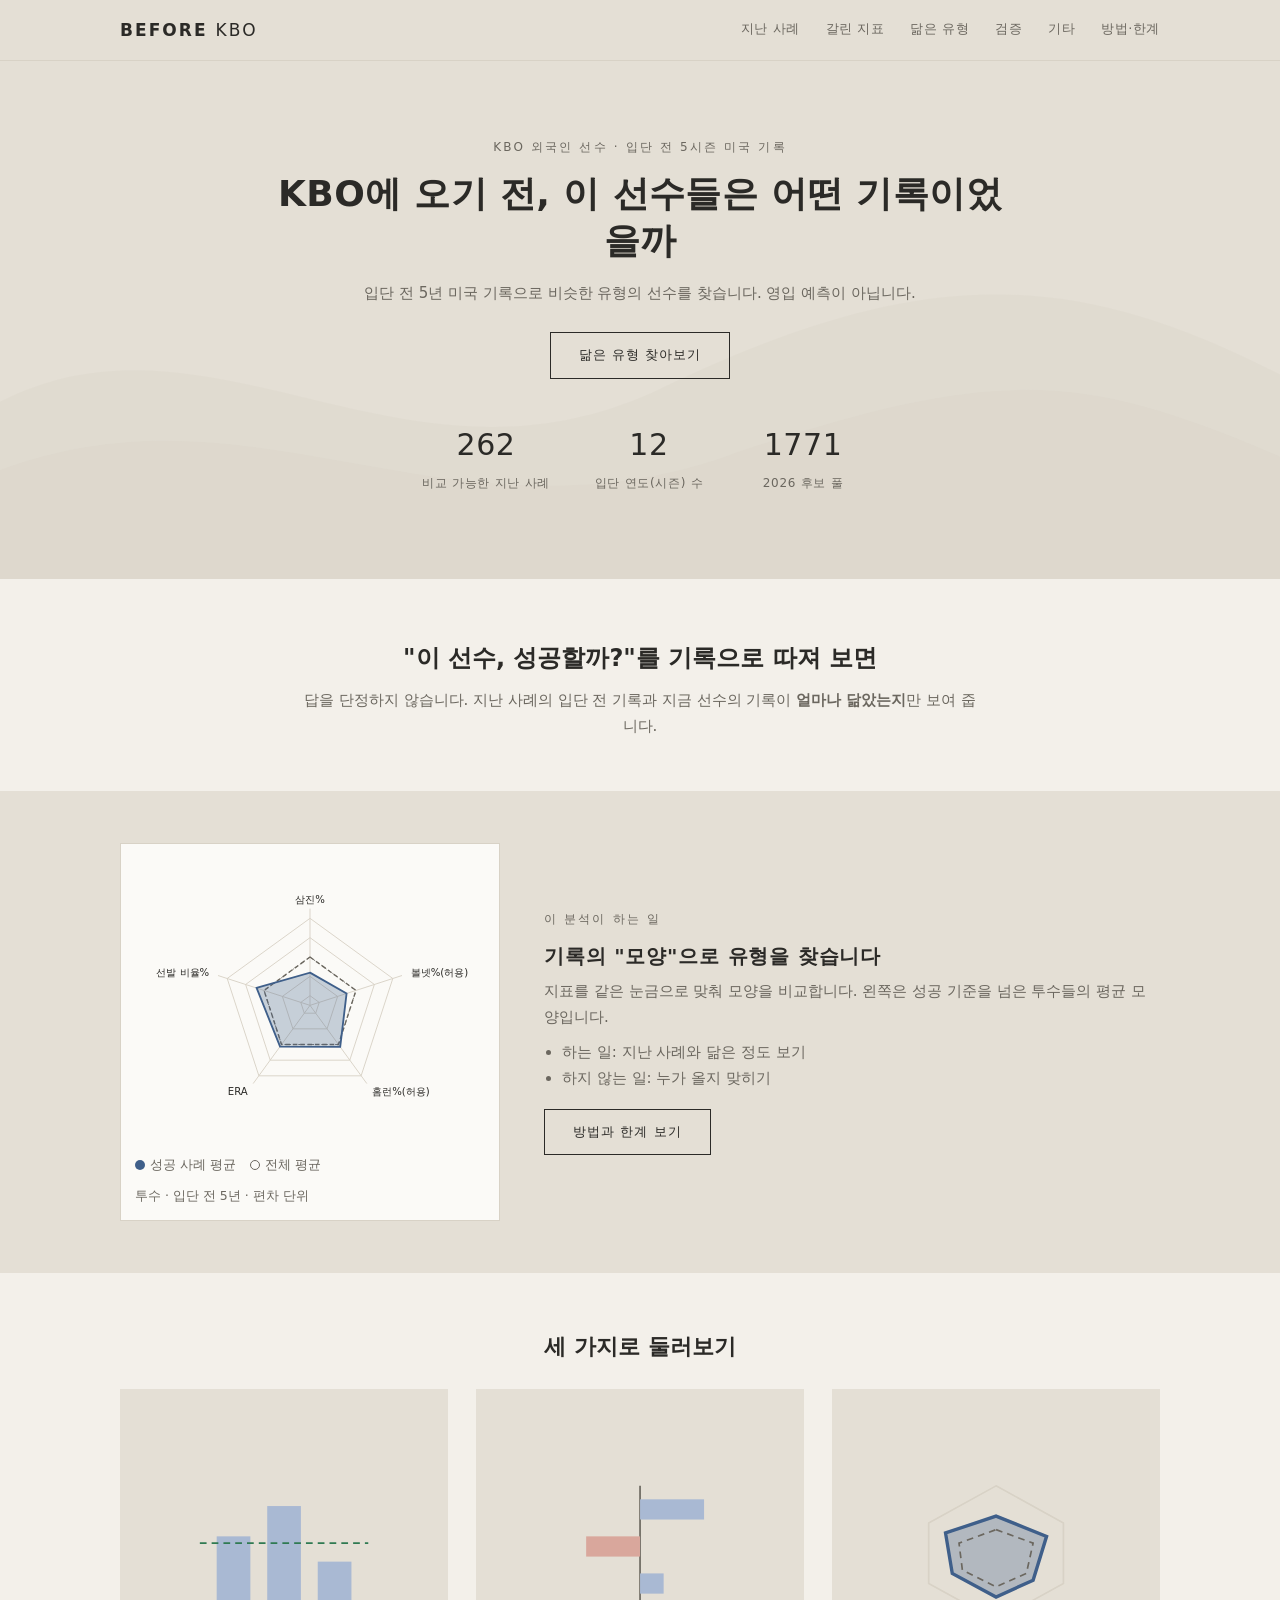
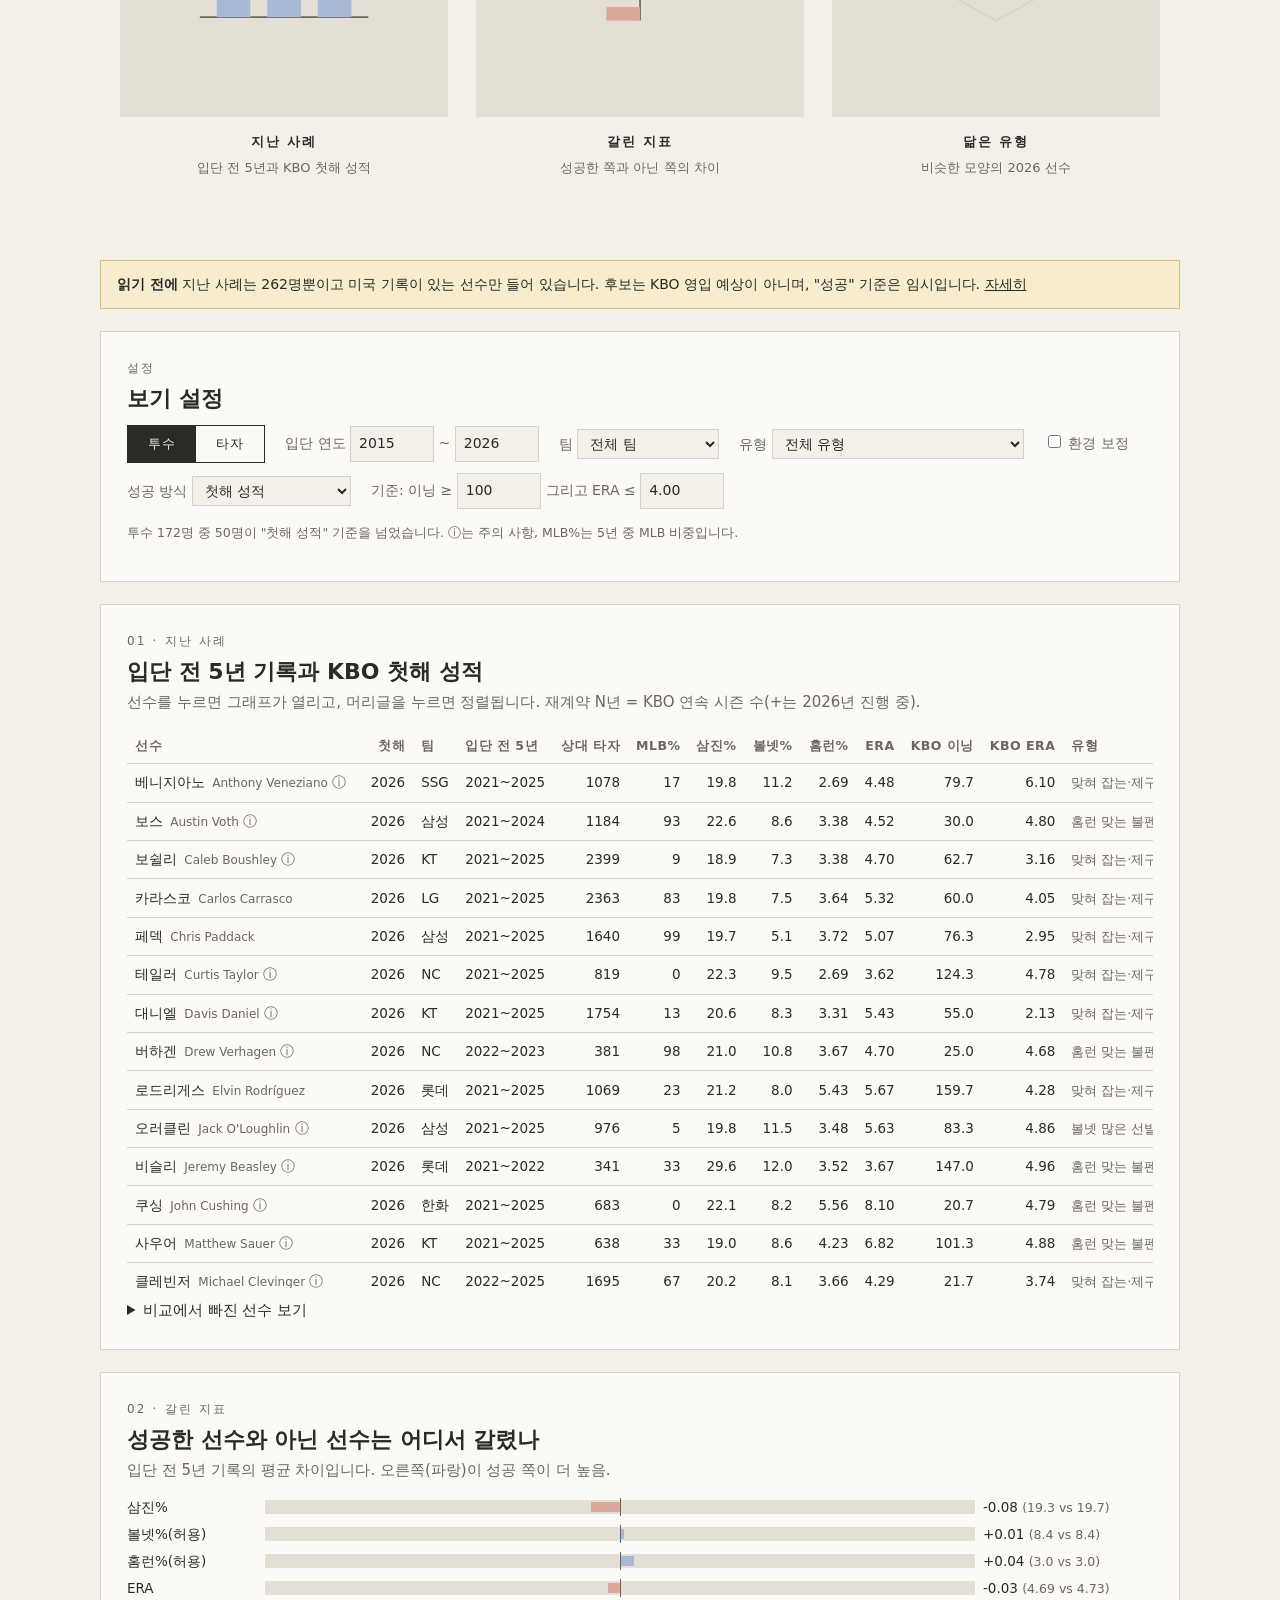
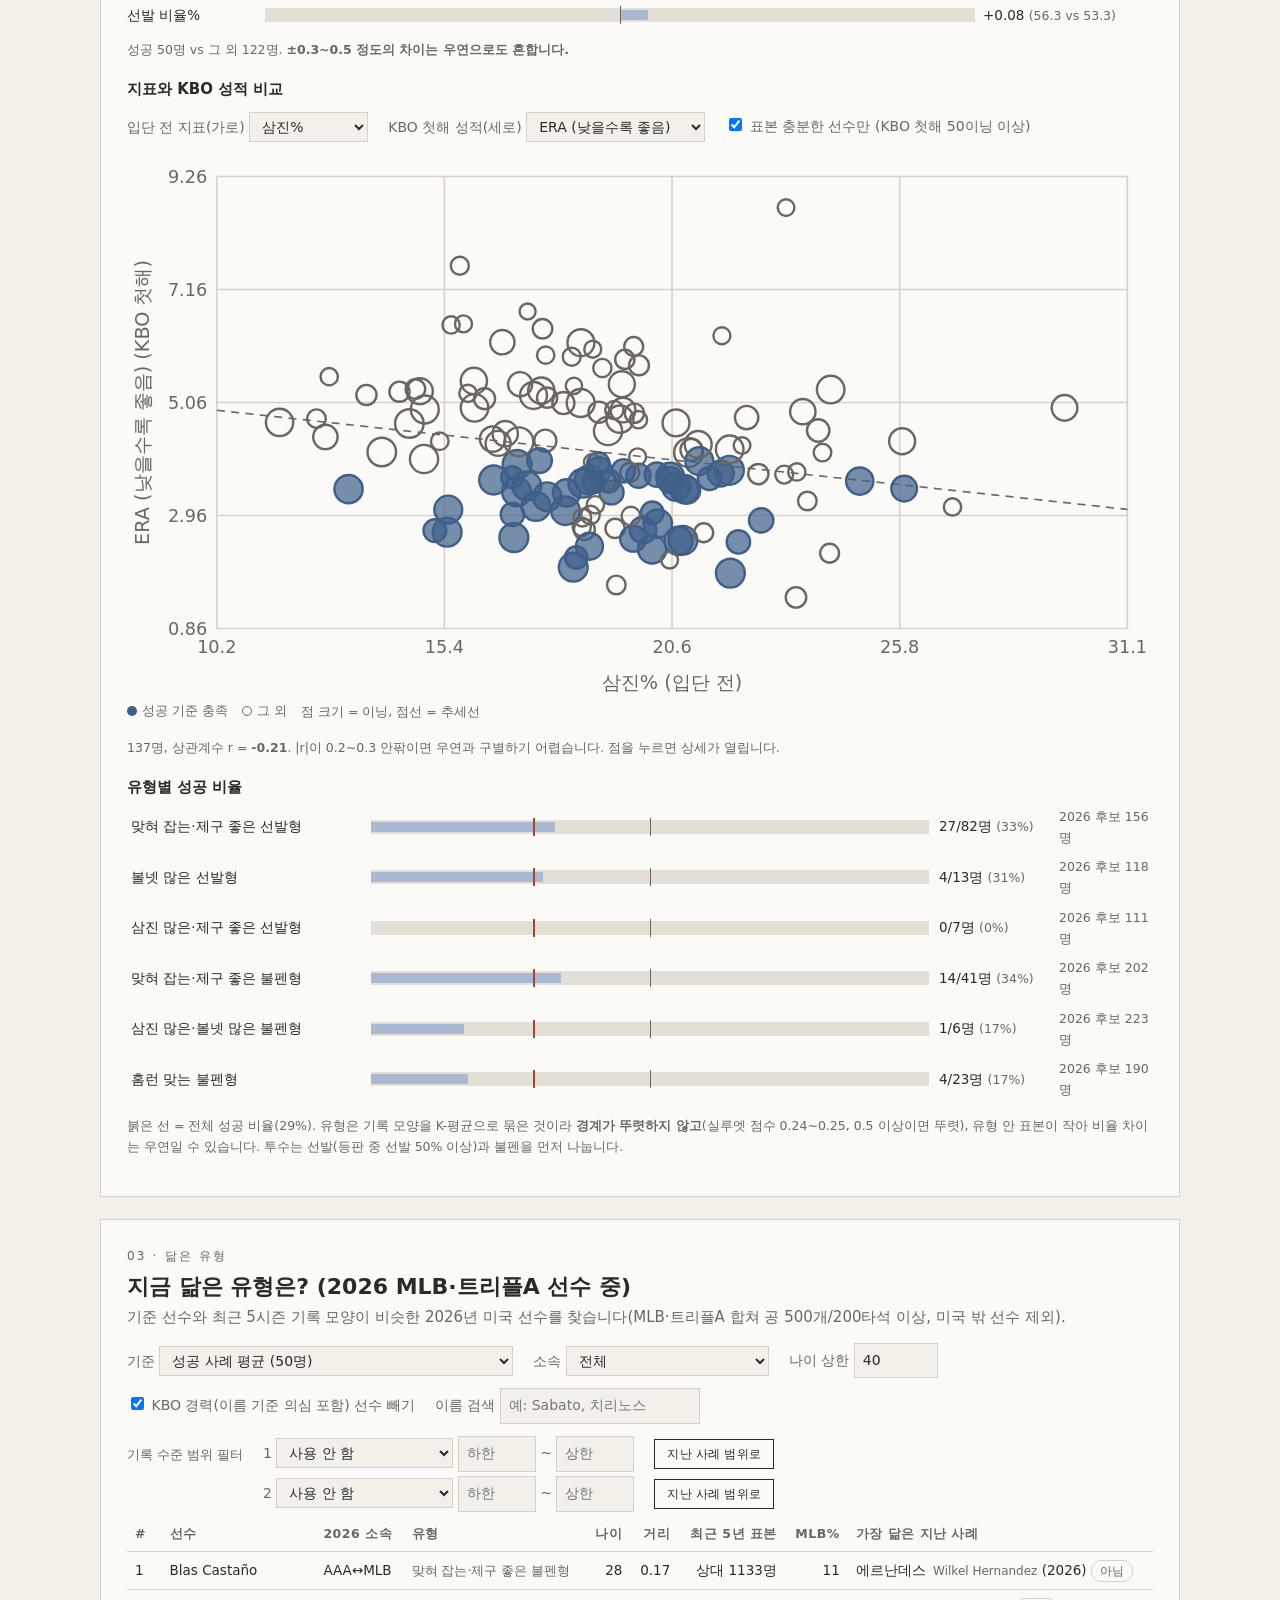
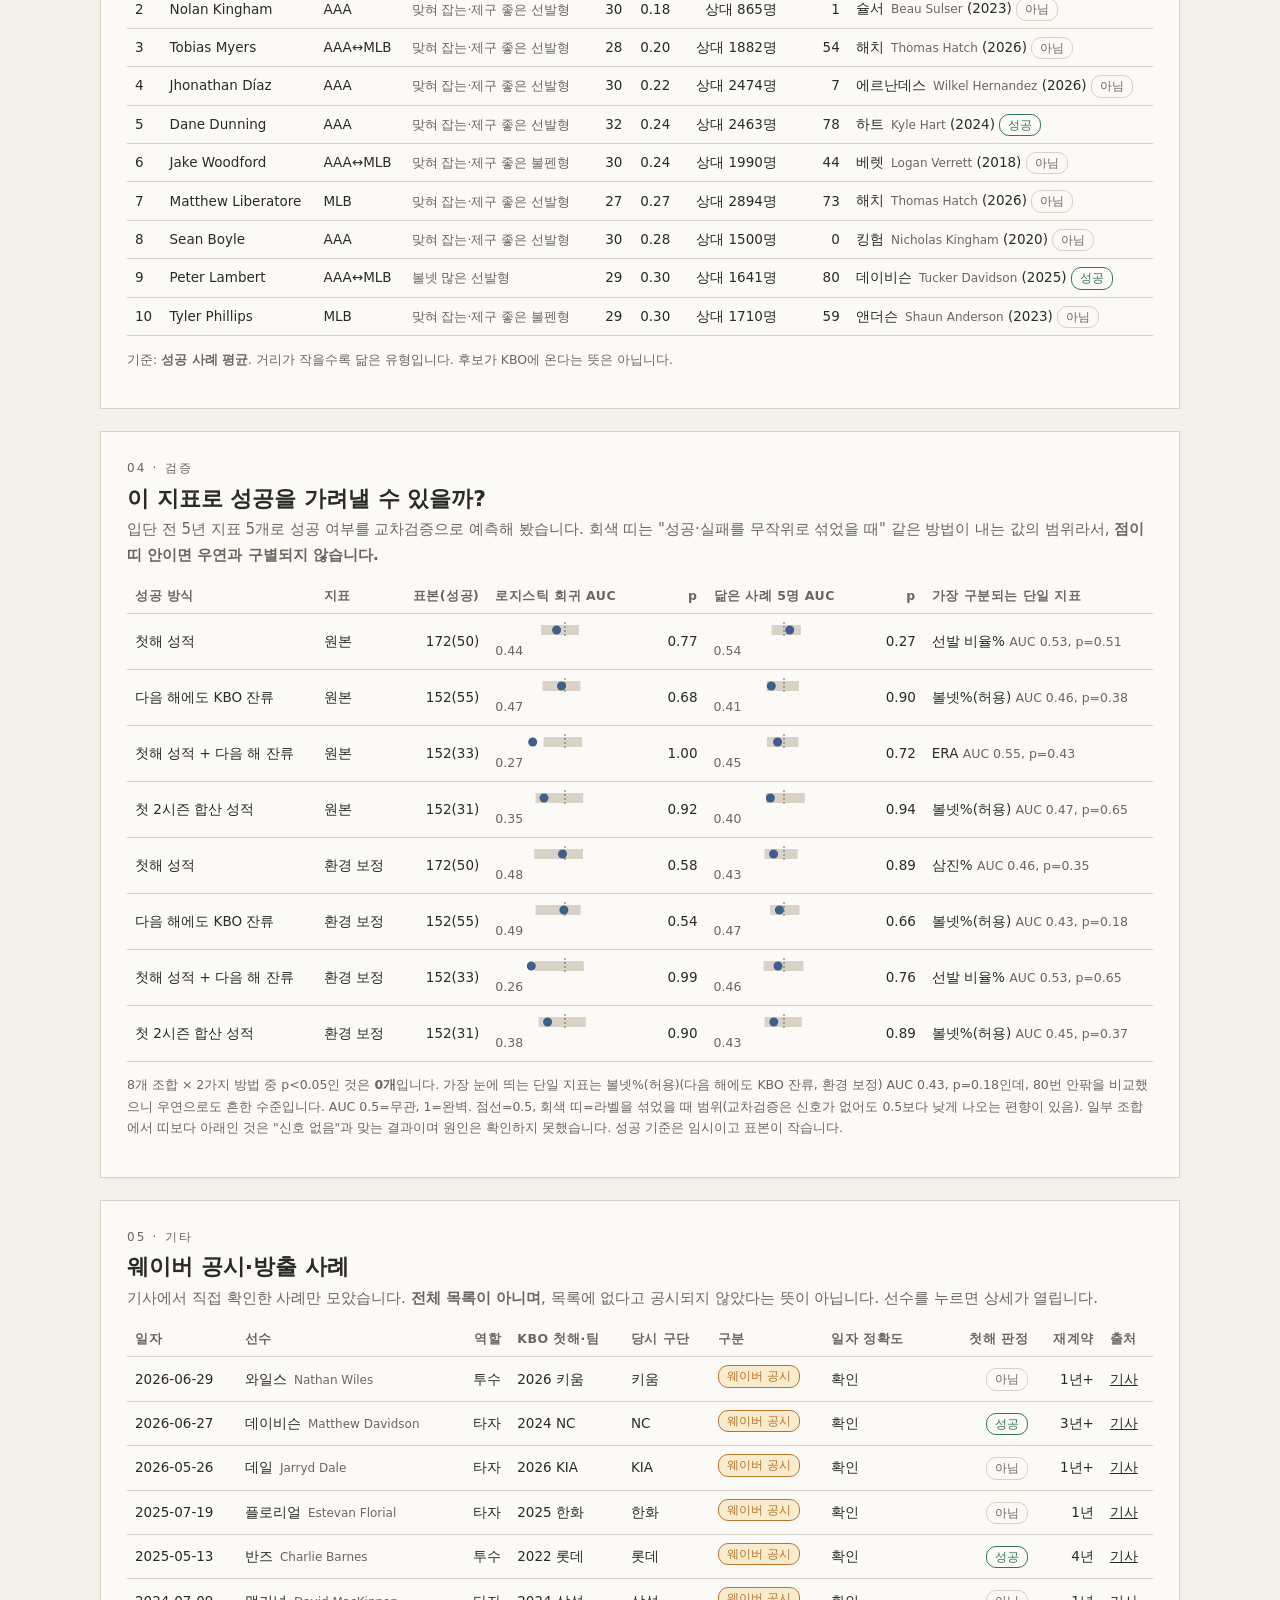
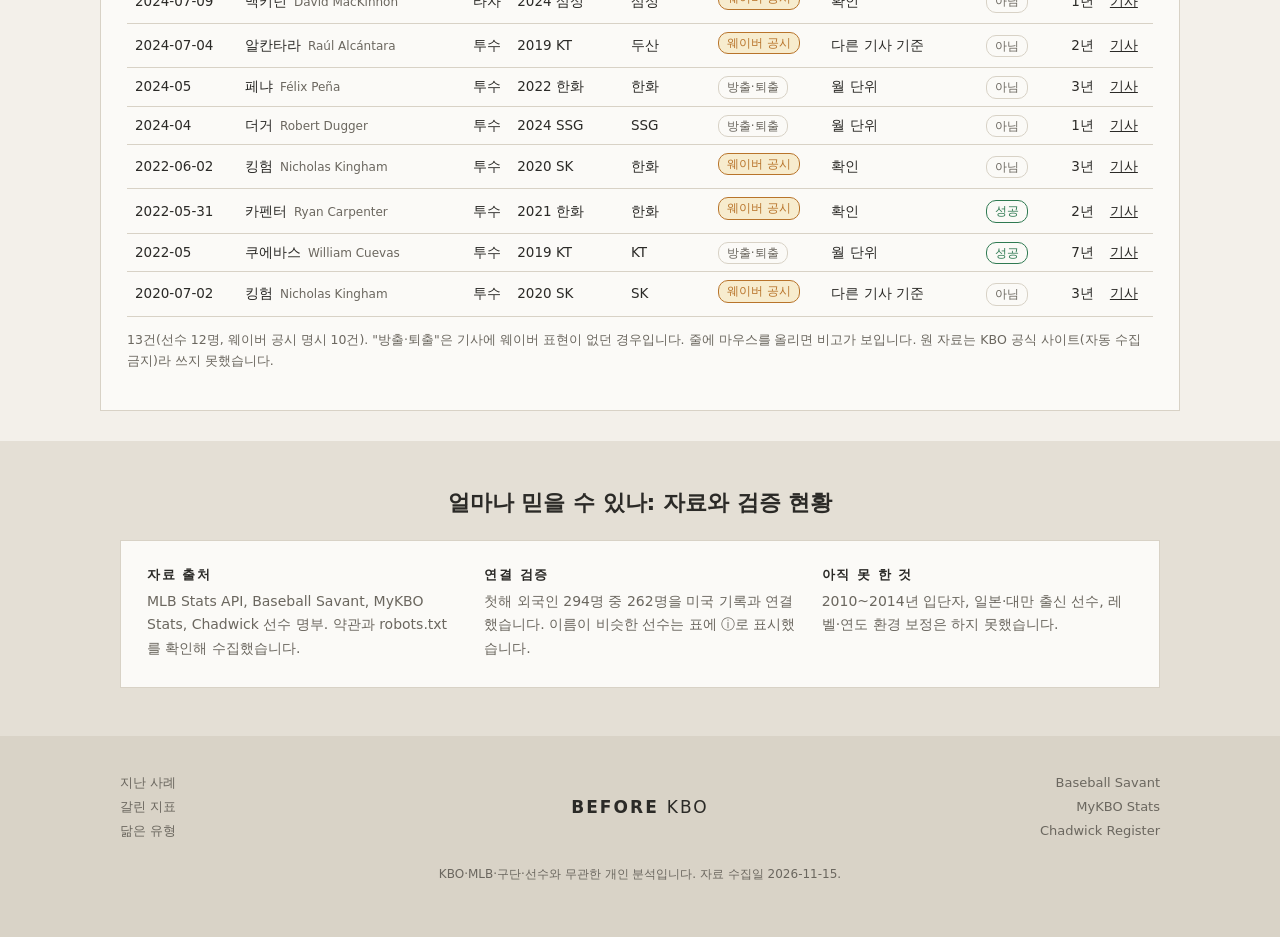
==== web/index.html @ 89e82a6d "유형 군집과 교차검증 구역 추가 - 08번: 지난 사례+후보를 K-평균으로 묶어 유형 이름 부여(투수는 선발/불펜 먼저 분리, 원본·환경 보정 각각), 실루엣 점수 기록 - 08번" ====
<!doctype html>
<html lang="ko">
<head>
<meta charset="utf-8">
<meta name="viewport" content="width=device-width, initial-scale=1">
<title>Before KBO — 입단 전 5년으로 보는 KBO 외국인 선수</title>
<style>
:root{
  --bg:#f3f0ea; --band:#e4dfd5; --band2:#d9d3c7; --card:#fbfaf7; --ink:#2b2a27; --muted:#6b675f; --line:#d8d2c6;
  --accent:#3f5f8a; --mlb:#b8742b; --aa:#3f8a62; --ap:#7e5aa8; --a:#7a8088; --mex:#a8452f;
  --good:#2f7a52; --bad:#a8452f; --warn-bg:#f7ecce; --warn-line:#d9bf72;
  --bar:#a9b9d3; --bar2:#d9a79c;
}
@media (prefers-color-scheme: dark){
  :root:not([data-theme="light"]){
    --bg:#1a1916; --band:#25231f; --band2:#2e2b26; --card:#211f1c; --ink:#ece8df; --muted:#a29d92; --line:#3a362f;
    --accent:#8fb0e0; --mlb:#e0a050; --aa:#6fcf9c; --ap:#b48be6; --a:#a0a6ae; --mex:#ee8a78;
    --good:#6fcf9c; --bad:#ee8a78; --warn-bg:#2f2915; --warn-line:#6b5a22;
    --bar:#566f99; --bar2:#a8564a;
  }
}
*{box-sizing:border-box}
html{scroll-behavior:smooth;scroll-padding-top:72px}
body{margin:0;background:var(--bg);color:var(--ink);font:15px/1.7 "Pretendard","Malgun Gothic","Apple SD Gothic Neo",system-ui,sans-serif}
a{color:inherit}
.wrap{max-width:1080px;margin:0 auto;padding:0 20px}
h1,h2,h3{line-height:1.3}
h2{font-size:22px;margin:0 0 4px}
h3{font-size:15px;margin:20px 0 6px}
.sub{color:var(--muted);margin:0}
.note{font-size:12.5px;color:var(--muted)}

/* ---------- 헤더 ---------- */
.top{position:sticky;top:0;z-index:20;background:var(--band);border-bottom:1px solid var(--line)}
.top .wrap{display:flex;align-items:center;justify-content:space-between;height:60px;gap:16px}
.logo{font-weight:800;letter-spacing:.12em;font-size:17px;text-decoration:none}
.logo b{font-weight:300;letter-spacing:.12em}
nav{display:flex;gap:26px;font-size:13px;letter-spacing:.04em}
nav a{text-decoration:none;color:var(--muted);padding:4px 0;border-bottom:1px solid transparent}
nav a:hover{color:var(--ink);border-bottom-color:var(--ink)}

/* ---------- 히어로 ---------- */
.hero{position:relative;background:var(--band);overflow:hidden;text-align:center;padding:76px 0 84px}
.hero svg.wave{position:absolute;inset:0;width:100%;height:100%;opacity:.55;pointer-events:none}
.hero .wrap{position:relative}
.eyebrow{font-size:12px;letter-spacing:.18em;color:var(--muted);text-transform:uppercase;margin:0 0 14px}
.hero h1{font-size:36px;letter-spacing:.01em;margin:0 auto 16px;max-width:760px}
.hero p.lead{max-width:620px;margin:0 auto 26px;color:var(--muted);font-size:15px}
.btn{display:inline-block;font:inherit;font-size:13px;letter-spacing:.08em;padding:11px 28px;border:1px solid var(--ink);background:transparent;color:var(--ink);text-decoration:none;cursor:pointer}
.btn:hover{background:var(--ink);color:var(--bg)}
.btn.ghost{border-color:var(--line);color:var(--muted);margin-left:8px}
.btn.mini{padding:4px 12px;font-size:12px;letter-spacing:.02em}
.en{color:var(--muted);font-size:12px;margin-left:3px}
.typrow{display:grid;grid-template-columns:230px 1fr 110px 90px;align-items:center;gap:10px;margin:4px 0;font-size:13.5px;cursor:pointer;padding:2px 4px}
.typrow:hover{background:var(--band)}
@media (max-width:700px){ .typrow{grid-template-columns:130px 1fr 80px} .typrow span:last-child{display:none} }
.row.rf{margin:4px 0}
.row.rf input[type=number]{width:78px}
.stats{display:flex;justify-content:center;gap:44px;margin-top:40px;flex-wrap:wrap}
.stats div{min-width:110px}
.stats b{display:block;font-size:30px;font-weight:300;letter-spacing:.02em}
.stats span{font-size:12px;color:var(--muted);letter-spacing:.06em}

/* ---------- 폴드 아래 소제목 ---------- */
.pitch{text-align:center;padding:64px 0 52px}
.pitch h2{font-size:24px;max-width:700px;margin:0 auto 14px}
.pitch p{max-width:680px;margin:0 auto;color:var(--muted)}

/* ---------- 소개 ---------- */
.intro{background:var(--band);padding:52px 0}
.intro .grid{display:grid;grid-template-columns:minmax(280px,380px) 1fr;gap:44px;align-items:center}
.intro .viz{background:var(--card);border:1px solid var(--line);padding:14px}
.intro h2{font-size:20px;letter-spacing:.04em;margin-bottom:10px}
.intro ul{padding-left:18px;margin:10px 0 18px;color:var(--muted)}
.legend span{display:inline-flex;align-items:center;gap:5px;margin-right:14px;font-size:12.5px;color:var(--muted)}
.legend i{display:inline-block;width:10px;height:10px;border-radius:50%}

/* ---------- 메뉴 카드 ---------- */
.offer{padding:60px 0}
.offer h2{text-align:center;margin-bottom:28px}
.cards{display:grid;grid-template-columns:repeat(3,1fr);gap:28px}
.card{display:block;text-decoration:none;text-align:center}
.card .img{aspect-ratio:1/1;background:var(--band);display:flex;align-items:center;justify-content:center;border:1px solid transparent;transition:border-color .15s}
.card:hover .img{border-color:var(--ink)}
.card .img svg{width:62%;height:auto}
.card b{display:block;margin-top:14px;font-size:13px;letter-spacing:.14em}
.card span{display:block;margin-top:4px;font-size:13px;color:var(--muted)}

/* ---------- 도구 영역 ---------- */
.tools{padding:20px 0 8px}
.tool{background:var(--card);border:1px solid var(--line);padding:26px;margin:22px 0}
.tool .eyebrow{margin-bottom:6px}
.warn{background:var(--warn-bg);border:1px solid var(--warn-line);padding:12px 16px;margin:0 0 6px;font-size:14px}
.warn ul{margin:6px 0 0;padding-left:18px}
.row{display:flex;flex-wrap:wrap;gap:10px 20px;align-items:center;margin:12px 0}
label{font-size:14px;color:var(--muted)}
select,input[type=number],input[type=search]{font:inherit;padding:5px 8px;border:1px solid var(--line);background:var(--bg);color:var(--ink);border-radius:0}
input[type=number]{width:84px}
input[type=search]{width:200px}
.seg{display:inline-flex;border:1px solid var(--ink)}
.seg button{font:inherit;font-size:13px;letter-spacing:.08em;border:0;background:transparent;color:var(--ink);padding:7px 20px;cursor:pointer}
.seg button.on{background:var(--ink);color:var(--bg)}
.tablewrap{overflow-x:auto}
.tall{max-height:560px;overflow:auto}
table{border-collapse:collapse;width:100%;font-size:13.5px}
th,td{padding:7px 8px;border-bottom:1px solid var(--line);text-align:right;white-space:nowrap}
th{color:var(--muted);font-weight:600;background:var(--card);cursor:pointer;position:sticky;top:0;z-index:1;font-size:12.5px;letter-spacing:.04em}
th:first-child,td:first-child,th.l,td.l{text-align:left}
tr.clickable{cursor:pointer}
tr.clickable:hover td{background:var(--band)}
.tag{display:inline-block;padding:0 8px;border-radius:10px;font-size:12px;border:1px solid var(--line)}
.tag.good{color:var(--good);border-color:var(--good)}
.tag.bad{color:var(--muted)}
.tag.warn{color:var(--mlb);border-color:var(--mlb)}
.gap{display:grid;grid-template-columns:130px 1fr 170px;align-items:center;gap:8px;margin:4px 0;font-size:13.5px}
.gapbar{position:relative;height:14px;background:var(--band)}
.gapbar::after{content:"";position:absolute;left:50%;top:-2px;bottom:-2px;width:1px;background:var(--muted)}
.gapbar i{position:absolute;top:2px;bottom:2px;background:var(--bar)}
.gapbar i.neg{background:var(--bar2)}
svg{max-width:100%;height:auto;display:block}
svg text{fill:var(--ink);font-family:inherit}
svg .m{fill:var(--muted)}
svg .grid{stroke:var(--line);fill:none}
svg .axis{stroke:var(--muted);fill:none}
.rd-a{fill:color-mix(in srgb,var(--accent) 28%,transparent);stroke:var(--accent);stroke-width:2}
.rd-b{fill:none;stroke:var(--muted);stroke-width:1.5;stroke-dasharray:5 3}
.rd-zero{stroke:var(--muted);fill:none;stroke-dasharray:2 3}
.pt{cursor:pointer}
.pt:hover{stroke:var(--ink);stroke-width:2}

/* ---------- 근거 / 부가 / 푸터 ---------- */
.proof{background:var(--band);padding:48px 0}
.proof h2{text-align:center;margin-bottom:22px}
.proof .box2{background:var(--card);border:1px solid var(--line);padding:26px;display:grid;grid-template-columns:repeat(3,1fr);gap:26px;font-size:14px}
.proof .box2 h3{margin:0 0 6px;font-size:13px;letter-spacing:.12em}
.proof .box2 p{margin:0;color:var(--muted)}
footer{background:var(--band2);padding:34px 0 40px;font-size:13px}
footer .cols{display:grid;grid-template-columns:1fr auto 1fr;gap:24px;align-items:center}
footer .cols div:nth-child(1) a,footer .cols div:nth-child(3) a{display:block;color:var(--muted);text-decoration:none;margin:2px 0}
footer .cols div:nth-child(1) a:hover,footer .cols div:nth-child(3) a:hover{color:var(--ink)}
footer .cols div:nth-child(3){text-align:right}
footer .fine{margin-top:20px;font-size:12px;color:var(--muted);text-align:center}

/* ---------- 상세 창 ---------- */
dialog{border:1px solid var(--ink);background:var(--card);color:var(--ink);width:min(940px,96vw);max-height:92vh;padding:0}
dialog::backdrop{background:rgba(0,0,0,.5)}
.dlgin{padding:20px 22px 26px}
.dlghead{display:flex;justify-content:space-between;gap:12px;align-items:flex-start}
.dlghead h2{font-size:22px}
.close{font:inherit;font-size:13px;border:1px solid var(--ink);background:transparent;color:var(--ink);padding:5px 14px;cursor:pointer}
.close:hover{background:var(--ink);color:var(--bg)}
.two{display:grid;grid-template-columns:minmax(300px,380px) 1fr;gap:16px;align-items:start}
.trgrid{display:grid;grid-template-columns:repeat(auto-fit,minmax(250px,1fr));gap:8px 14px}
.trt{font-size:13px;font-weight:600;margin-top:6px}
.box{border:1px solid var(--line);padding:10px 12px;margin:10px 0;font-size:14px}

@media (max-width:820px){
  nav{gap:14px;font-size:12px}
  .top .wrap{height:auto;padding-top:10px;padding-bottom:10px;flex-direction:column;gap:6px}
  .hero{padding:52px 0 60px}
  .hero h1{font-size:27px}
  .intro .grid{grid-template-columns:1fr;gap:24px}
  .cards{grid-template-columns:1fr;gap:20px}
  .card .img{aspect-ratio:16/9}
  .card .img svg{width:34%}
  .proof .box2{grid-template-columns:1fr}
  .gap{grid-template-columns:96px 1fr 120px}
  .two{grid-template-columns:1fr}
  input[type=search]{width:140px}
  footer .cols{grid-template-columns:1fr;text-align:center}
  footer .cols div:nth-child(3){text-align:center}
  .tool{padding:18px}
}
</style>
</head>
<body>

<!-- ========== 헤더 ========== -->
<header class="top">
  <div class="wrap">
    <a class="logo" href="#top">BEFORE <b>KBO</b></a>
    <nav aria-label="주 메뉴">
      <a href="#s1">지난 사례</a>
      <a href="#s2">갈린 지표</a>
      <a href="#s3">닮은 유형</a>
      <a href="#s4">검증</a>
      <a href="#s5">기타</a>
      <a href="#about">방법·한계</a>
    </nav>
  </div>
</header>

<!-- ========== 히어로 ========== -->
<section class="hero" id="top">
  <svg class="wave" viewBox="0 0 1200 380" preserveAspectRatio="none" aria-hidden="true">
    <path d="M0 250 C200 170 380 330 620 240 S1000 150 1200 230 L1200 380 L0 380Z" fill="var(--band2)" opacity=".55"/>
    <path d="M0 300 C240 230 420 360 680 290 S1020 230 1200 290 L1200 380 L0 380Z" fill="var(--band2)" opacity=".7"/>
  </svg>
  <div class="wrap">
    <p class="eyebrow">KBO 외국인 선수 · 입단 전 5시즌 미국 기록</p>
    <h1>KBO에 오기 전, 이 선수들은 어떤 기록이었을까</h1>
    <p class="lead">입단 전 5년 미국 기록으로 비슷한 유형의 선수를 찾습니다. 영입 예측이 아닙니다.</p>
    <a class="btn" href="#s3">닮은 유형 찾아보기</a>
    <div class="stats">
      <div><b id="statPast">-</b><span>비교 가능한 지난 사례</span></div>
      <div><b id="statYears">-</b><span>입단 연도(시즌) 수</span></div>
      <div><b id="statCand">-</b><span>2026 후보 풀</span></div>
    </div>
  </div>
</section>

<!-- ========== 폴드 아래: 소제목 ========== -->
<section class="pitch">
  <div class="wrap">
    <h2>"이 선수, 성공할까?"를 기록으로 따져 보면</h2>
    <p>답을 단정하지 않습니다. 지난 사례의 입단 전 기록과 지금 선수의 기록이 <b>얼마나 닮았는지</b>만 보여 줍니다.</p>
  </div>
</section>

<!-- ========== 소개 (이미지 자리 = 실제 데이터 레이더) ========== -->
<section class="intro">
  <div class="wrap grid">
    <div class="viz">
      <div id="introViz"></div>
      <div class="legend"><span><i style="background:var(--accent)"></i>성공 사례 평균</span><span><i style="border:1.5px solid var(--muted)"></i>전체 평균</span></div>
      <p class="note" style="margin:6px 0 0">투수 · 입단 전 5년 · 편차 단위</p>
    </div>
    <div>
      <p class="eyebrow">이 분석이 하는 일</p>
      <h2>기록의 "모양"으로 유형을 찾습니다</h2>
      <p class="sub">지표를 같은 눈금으로 맞춰 모양을 비교합니다. 왼쪽은 성공 기준을 넘은 투수들의 평균 모양입니다.</p>
      <ul>
        <li>하는 일: 지난 사례와 닮은 정도 보기</li>
        <li>하지 않는 일: 누가 올지 맞히기</li>
      </ul>
      <a class="btn" href="#about">방법과 한계 보기</a>
    </div>
  </div>
</section>

<!-- ========== 메뉴 카드 ========== -->
<section class="offer">
  <div class="wrap">
    <h2>세 가지로 둘러보기</h2>
    <div class="cards">
      <a class="card" href="#s1">
        <div class="img"><svg viewBox="0 0 120 100" aria-hidden="true"><line x1="10" y1="88" x2="110" y2="88" stroke="var(--muted)"/><rect x="20" y="40" width="20" height="48" fill="var(--bar)"/><rect x="50" y="22" width="20" height="66" fill="var(--bar)"/><rect x="80" y="55" width="20" height="33" fill="var(--bar)"/><line x1="10" y1="44" x2="110" y2="44" stroke="var(--good)" stroke-dasharray="4 3"/></svg></div>
        <b>지난 사례</b><span>입단 전 5년과 KBO 첫해 성적</span>
      </a>
      <a class="card" href="#s2">
        <div class="img"><svg viewBox="0 0 120 100" aria-hidden="true"><line x1="60" y1="10" x2="60" y2="90" stroke="var(--muted)"/><rect x="60" y="18" width="38" height="12" fill="var(--bar)"/><rect x="28" y="40" width="32" height="12" fill="var(--bar2)"/><rect x="60" y="62" width="14" height="12" fill="var(--bar)"/><rect x="40" y="82" width="20" height="8" fill="var(--bar2)"/></svg></div>
        <b>갈린 지표</b><span>성공한 쪽과 아닌 쪽의 차이</span>
      </a>
      <a class="card" href="#s3">
        <div class="img"><svg viewBox="0 0 120 100" aria-hidden="true"><polygon points="60,10 100,32 100,68 60,90 20,68 20,32" fill="none" stroke="var(--line)"/><polygon points="60,28 90,40 82,66 60,76 34,62 30,38" fill="color-mix(in srgb,var(--accent) 30%,transparent)" stroke="var(--accent)" stroke-width="2"/><polygon points="60,36 82,44 78,62 60,70 40,60 38,44" fill="none" stroke="var(--muted)" stroke-dasharray="4 3"/></svg></div>
        <b>닮은 유형</b><span>비슷한 모양의 2026 선수</span>
      </a>
    </div>
  </div>
</section>

<!-- ========== 도구 영역 ========== -->
<main class="wrap tools">
  <div class="warn">
    <b>읽기 전에</b> 지난 사례는 <span id="nPast"></span>명뿐이고 미국 기록이 있는 선수만 들어 있습니다. 후보는 KBO 영입 예상이 아니며, "성공" 기준은 임시입니다. <a href="#about">자세히</a>
  </div>

  <div class="tool" id="s0">
    <p class="eyebrow">설정</p>
    <h2>보기 설정</h2>
    <div class="row">
      <div class="seg" id="roleSeg"><button data-r="투수" class="on">투수</button><button data-r="타자">타자</button></div>
      <label>입단 연도 <input type="number" id="yFrom" value="2015" min="2015" max="2026"> ~ <input type="number" id="yTo" value="2026" min="2015" max="2026"></label>
    <label title="KBO 첫해 소속 팀 기준">팀 <select id="teamSel"></select></label>
      <label title="기록 모양이 비슷한 선수끼리 묶은 유형(08번 군집). 지난 사례와 후보 모두에 적용됩니다">유형 <select id="typSel"></select></label>
      <label title="삼진%·볼넷%·홈런%·ERA·ISO·타율을 '같은 해·같은 레벨 리그 평균=100' 지수로 바꿔 비교합니다. MLB와 트리플A 사이의 실력 차는 보정하지 않습니다"><input type="checkbox" id="adjOn"> 환경 보정</label>
      <label title="2026 입단자는 다음 해 기록이 없어 '첫해 성적' 외의 방식에서는 제외됩니다">성공 방식 <select id="critMode">
        <option value="first">첫해 성적</option><option value="stay">다음 해 잔류</option>
        <option value="first+stay">첫해 성적 + 잔류</option><option value="two">첫 2시즌 합산 성적</option></select></label>
      <span id="critP">
        <label>기준: 이닝 ≥ <input type="number" id="pIP" value="100"></label>
        <label>그리고 ERA ≤ <input type="number" id="pERA" value="4.00" step="0.05"></label>
      </span>
      <span id="critB" hidden>
        <label>기준: 타수 ≥ <input type="number" id="bAB" value="300"></label>
        <label>그리고 OPS ≥ <input type="number" id="bOPS" value="0.800" step="0.01"></label>
      </span>
    </div>
    <p class="note" id="critNote"></p>
  </div>

  <div class="tool" id="s1">
    <p class="eyebrow">01 · 지난 사례</p>
    <h2>입단 전 5년 기록과 KBO 첫해 성적</h2>
    <p class="sub">선수를 누르면 그래프가 열리고, 머리글을 누르면 정렬됩니다. 재계약 N년 = KBO 연속 시즌 수(+는 2026년 진행 중).</p>
    <div class="tablewrap tall" style="margin-top:12px"><table id="pastTable"></table></div>
    <details style="margin-top:10px"><summary>비교에서 빠진 선수 보기</summary><div class="note" id="excluded"></div></details>
  </div>

  <div class="tool" id="s2">
    <p class="eyebrow">02 · 갈린 지표</p>
    <h2>성공한 선수와 아닌 선수는 어디서 갈렸나</h2>
    <p class="sub">입단 전 5년 기록의 평균 차이입니다. 오른쪽(파랑)이 성공 쪽이 더 높음.</p>
    <div id="gap" style="margin-top:12px"></div>
    <p class="note" id="gapNote"></p>

    <h3>지표와 KBO 성적 비교</h3>
    <div class="row">
      <label>입단 전 지표(가로) <select id="xSel"></select></label>
      <label>KBO 첫해 성적(세로) <select id="ySel"></select></label>
      <label><input type="checkbox" id="enough" checked> <span id="enoughTxt"></span></label>
    </div>
    <div id="scatter"></div>
    <p class="note" id="scatNote"></p>

    <h3>유형별 성공 비율</h3>
    <div id="typPanel"></div>
    <p class="note" id="typNote"></p>
  </div>

  <div class="tool" id="s3">
    <p class="eyebrow">03 · 닮은 유형</p>
    <h2>지금 닮은 유형은? (2026 MLB·트리플A 선수 중)</h2>
    <p class="sub">기준 선수와 최근 5시즌 기록 모양이 비슷한 2026년 미국 선수를 찾습니다(MLB·트리플A 합쳐 공 500개/200타석 이상, 미국 밖 선수 제외).</p>
    <div class="row">
      <label>기준 <select id="refSel"></select></label>
      <label>소속 <select id="lvSel"><option value="">전체</option><option value="AAA·MLB 오감">트리플A·MLB 오가는 선수</option><option value="AAA만">트리플A만</option><option value="MLB만">MLB만</option></select></label>
      <label>나이 상한 <input type="number" id="ageMax" value="40" min="20" max="45"></label>
      <label title="번호로 확인된 선수 + MyKBO 외국인 명단(2010~)과 이름이 같은 선수. 이름만 같은 다른 사람이 빠질 수 있음"><input type="checkbox" id="noKbo" checked> KBO 경력(이름 기준 의심 포함) 선수 빼기</label>
      <label>이름 검색 <input type="search" id="q" placeholder="예: Sabato, 치리노스"></label>
    </div>
    <div class="row rf">
      <span class="note">기록 수준 범위 필터</span>
      <label>1 <select id="rf1Sel"></select> <input type="number" id="rf1Min" placeholder="하한" step="any"> ~ <input type="number" id="rf1Max" placeholder="상한" step="any"></label>
      <button class="btn mini" id="rf1Fit" type="button">지난 사례 범위로</button>
      <span class="note" id="rf1Hint"></span>
    </div>
    <div class="row rf">
      <span class="note" style="visibility:hidden">기록 수준 범위 필터</span>
      <label>2 <select id="rf2Sel"></select> <input type="number" id="rf2Min" placeholder="하한" step="any"> ~ <input type="number" id="rf2Max" placeholder="상한" step="any"></label>
      <button class="btn mini" id="rf2Fit" type="button">지난 사례 범위로</button>
      <span class="note" id="rf2Hint"></span>
    </div>
    <div class="tablewrap"><table id="candTable"></table></div>
    <p class="note" id="candNote"></p>
  </div>

  <div class="tool" id="s4">
    <p class="eyebrow">04 · 검증</p>
    <h2>이 지표로 성공을 가려낼 수 있을까?</h2>
    <p class="sub">입단 전 5년 지표 5개로 성공 여부를 교차검증으로 예측해 봤습니다. 회색 띠는 "성공·실패를 무작위로 섞었을 때" 같은 방법이 내는 값의 범위라서, <b>점이 띠 안이면 우연과 구별되지 않습니다.</b></p>
    <div class="tablewrap" style="margin-top:10px"><table id="valTable"></table></div>
    <p class="note" id="valNote"></p>
  </div>

  <div class="tool" id="s5">
    <p class="eyebrow">05 · 기타</p>
    <h2>웨이버 공시·방출 사례</h2>
    <p class="sub">기사에서 직접 확인한 사례만 모았습니다. <b>전체 목록이 아니며</b>, 목록에 없다고 공시되지 않았다는 뜻이 아닙니다. 선수를 누르면 상세가 열립니다.</p>
    <div class="tablewrap" style="margin-top:10px"><table id="etcTable"></table></div>
    <p class="note" id="etcNote"></p>
  </div>
</main>

<!-- ========== 근거 (신뢰) ========== -->
<section class="proof" id="about">
  <div class="wrap">
    <h2>얼마나 믿을 수 있나: 자료와 검증 현황</h2>
    <div class="box2">
      <div><h3>자료 출처</h3><p>MLB Stats API, Baseball Savant, MyKBO Stats, Chadwick 선수 명부. 약관과 robots.txt를 확인해 수집했습니다.</p></div>
      <div><h3>연결 검증</h3><p>첫해 외국인 <span id="pfTotal">-</span>명 중 <span id="pfLinked">-</span>명을 미국 기록과 연결했습니다. 이름이 비슷한 선수는 표에 ⓘ로 표시했습니다.</p></div>
      <div><h3>아직 못 한 것</h3><p>2010~2014년 입단자, 일본·대만 출신 선수, 레벨·연도 환경 보정은 하지 못했습니다.</p></div>
    </div>
  </div>
</section>

<!-- ========== 푸터 ========== -->
<footer>
  <div class="wrap">
    <div class="cols">
      <div><a href="#s1">지난 사례</a><a href="#s2">갈린 지표</a><a href="#s3">닮은 유형</a></div>
      <div class="logo">BEFORE <b>KBO</b></div>
      <div><a href="https://baseballsavant.mlb.com/" rel="noopener">Baseball Savant</a><a href="https://mykbostats.com/" rel="noopener">MyKBO Stats</a><a href="https://github.com/chadwickbureau/register" rel="noopener">Chadwick Register</a></div>
    </div>
    <p class="fine">KBO·MLB·구단·선수와 무관한 개인 분석입니다. 자료 수집일 <span id="made"></span>.</p>
  </div>
</footer>

<dialog id="dlg"><div class="dlgin" id="dlgBody"></div></dialog>

<script src="data.js"></script>
<script>
"use strict";
const D = window.DATA;
const LABEL = {
  k_pct:"삼진%", bb_pct:"볼넷%", hr_pct:"홈런%", era:"ERA", gs_pct:"선발 비율%", iso:"ISO(장타력)", avg:"타율",
  mlb_share:"MLB 비중%", age:"입단 때 나이",
  velocity:"평균 구속(mph)", k_percent:"삼진%", bb_percent:"볼넷%", swing_miss_percent:"헛스윙%",
  hardhit_percent:"강한 타구%", xwoba:"xwOBA", launch_angle:"평균 발사각", release_extension:"익스텐션(ft)",
  arm_angle:"팔 각도", launch_speed:"평균 타구속도", barrels_per_bbe_percent:"배럴%"
};
const HINT = {k_pct:"투수는 상대 타자 중, 타자는 타석 중 비율. 높을수록 삼진이 많음", hr_pct:"투수는 허용한 홈런 비율, 타자는 친 홈런 비율", gs_pct:"등판 중 선발 비율. 100에 가까울수록 선발"};
/* 환경 보정 모드: 켜면 삼진%·볼넷%·홈런%·ERA·ISO·타율이 "같은 해·같은 레벨 리그 평균=100" 지수로 바뀐다 */
let ADJ = false;
const ADJF = new Set(["k_pct","bb_pct","hr_pct","era","iso","avg"]);
const labelBase = (role,f)=>{
  if (f==="hardhit_percent") return role==="투수"?"강한 타구 허용%":"강한 타구%";
  if (f==="xwoba") return role==="투수"?"xwOBA(허용)":"xwOBA";
  if (role==="투수" && f==="bb_pct") return "볼넷%(허용)";
  if (role==="투수" && f==="hr_pct") return "홈런%(허용)";
  return LABEL[f]||f;
};
const labelFor = (role,f)=> labelBase(role,f) + (ADJ && ADJF.has(f) ? " 지수" : "");
const TEAM = {"Doosan Bears":"두산","Hanwha Eagles":"한화","Kia Tigers":"KIA","Kiwoom Heroes":"키움","KT Wiz":"KT","LG Twins":"LG","Lotte Giants":"롯데","NC Dinos":"NC","Samsung Lions":"삼성","SSG Landers":"SSG","SK Wyverns":"SK","Nexen Heroes":"넥센","Lotte":"롯데"};
/* 팀 필터: 구단명이 바뀐 팀은 같은 구단으로 묶는다 (넥센→키움 2019, SK→SSG 2021) */
const FR = {"Doosan Bears":"두산","Hanwha Eagles":"한화","Kia Tigers":"KIA","Kiwoom Heroes":"키움","Nexen Heroes":"키움","KT Wiz":"KT","LG Twins":"LG","Lotte Giants":"롯데","NC Dinos":"NC","Samsung Lions":"삼성","SSG Landers":"SSG","SK Wyverns":"SSG"};
const FR_LIST = [["두산","두산"],["롯데","롯데"],["삼성","삼성"],["키움","키움 (넥센 포함)"],["한화","한화"],["KIA","KIA"],["KT","KT"],["LG","LG"],["NC","NC"],["SSG","SSG (SK 포함)"]];
const LVCOL = {MLB:"var(--mlb)", AAA:"var(--accent)", AA:"var(--aa)", "A+":"var(--ap)", A:"var(--a)", MEX:"var(--mex)"};
const $ = id => document.getElementById(id);
const fmt = (v,d=1)=> v==null ? "-" : Number(v).toFixed(d);
const decOf = f => (ADJ && ADJF.has(f)) ? 0 : ((f==="xwoba"||f==="iso"||f==="avg") ? 3 : (f==="era" ? 2 : 1));
const fF = (f,v)=> fmt(v,decOf(f));
const esc = s => String(s).replace(/[&<>"]/g, c=>({"&":"&amp;","<":"&lt;",">":"&gt;",'"':"&quot;"}[c]));
const flip = n => { const p = String(n).split(", "); return p.length===2 ? p[1]+" "+p[0] : n; };
const plain = s => String(s).normalize("NFKD").replace(/[̀-ͯ]/g,"").toLowerCase();
/* 이름 표기: 한국 등록명이 있으면 "치리노스 Yonny Chirinos", 없으면 영문만 */
const enName = r => r["영문명"] || flip(r.player_name);
const nameHTML = r => r["한글명"] ? `${esc(r["한글명"])} <span class="en">${esc(enName(r))}</span>` : esc(enName(r));
const nameTxt = r => r["한글명"] ? `${r["한글명"]} ${enName(r)}` : enName(r);
const teamK = t => { for (const k in TEAM) if (String(t).startsWith(k.split(" ")[0])) return TEAM[k]; return t; };
const BASE = D["후보연도"] || 2026;

let role = "투수", sortKey = null, sortDir = -1;
$("made").textContent = D["만든날"];
/* 재계약(N년): KBO에서 첫해부터 연속으로 뛴 시즌 수. 계약 정보가 아니라 시즌 기록에서 추정한 값이며, 2026까지 이어졌으면 "+"(진행 중) */
for (const r0 of ["투수","타자"]) for (const r of D.past[r0]) {
  const ys = new Set((r.kbo||[]).map(k=>k.y)); let n = 0;
  while (ys.has(r["KBO첫해"]+n)) n++;
  r.stay_n = n; r.stay_plus = ys.has(BASE) && (r["KBO첫해"]+n-1===BASE);
}
/* 웨이버 공시·방출 사례(기사에서 확인한 것만, 전체 목록 아님) */
const WV = {}; (D.waivers||[]).forEach(w=>{ (WV[String(w.mykbo_id)] = WV[String(w.mykbo_id)]||[]).push(w); });
const wvOf = id => WV[String(id)] || [];
const wvExplicit = id => wvOf(id).some(w=>w["구분"]==="웨이버 공시");
const wvText = id => wvOf(id).map(w=>`${w["일자"]} ${w["구분"]==="웨이버 공시"?"웨이버 공시":"방출·퇴출"}(${w["당시구단"]})`).join(", ");

/* ================= 공통 계산 ================= */
function succFirst(r){
  if (r["역할"]==="투수") return r.KBO_이닝!=null && r.KBO_ERA!=null && r.KBO_이닝 >= +$("pIP").value && r.KBO_ERA <= +$("pERA").value;
  return r.KBO_타수!=null && r.KBO_OPS!=null && r.KBO_타수 >= +$("bAB").value && r.KBO_OPS >= +$("bOPS").value;
}
/* 첫 2시즌 합산: 두 해 모두 KBO 기록이 있고, 합산 이닝/타수가 기준의 2배 이상 + 합산 ERA/OPS(이닝·타수 가중 평균, OPS는 근사)가 기준을 만족 */
function succTwo(r){
  const k = r.kbo||[], y = r["KBO첫해"], a = k.find(x=>x.y===y), b = k.find(x=>x.y===y+1);
  if (!a || !b) return false;
  if (r["역할"]==="투수"){
    const ip=(a.IP||0)+(b.IP||0); if (!ip) return false;
    const era=((a.ERA||0)*(a.IP||0)+(b.ERA||0)*(b.IP||0))/ip;
    return ip >= 2*(+$("pIP").value) && era <= +$("pERA").value;
  }
  const ab=(a.AB||0)+(b.AB||0); if (!ab) return false;
  const ops=((a.OPS||0)*(a.AB||0)+(b.OPS||0)*(b.AB||0))/ab;
  return ab >= 2*(+$("bAB").value) && ops >= +$("bOPS").value;
}
const MODE_NOTE = {first:"첫해 성적", stay:"다음 해에도 KBO 잔류", "first+stay":"첫해 성적 + 다음 해 잔류", two:"첫 2시즌 합산 성적"};
function isSuccess(r){
  const m = $("critMode").value;
  if (m==="stay") return r["다음해_KBO"]==="있음";
  if (m==="first+stay") return succFirst(r) && r["다음해_KBO"]==="있음";
  if (m==="two") return succTwo(r);
  return succFirst(r);
}
/* 유형(군집): 08번이 기록 모양으로 묶은 것. 환경 보정 모드에서는 보정 지표로 묶은 유형(typA)을 쓴다 */
const typList = r0 => D.types[ADJ?"adj":"raw"][r0||role] || [];
const typOf = r => ADJ ? r.typA : r.typ;
const typName = r => { const t = typList(r["역할"])[typOf(r)]; return t ? t.name : "-"; };
function pastRows(r0, ignoreType){
  const a = +$("yFrom").value, b = +$("yTo").value, rr = r0||role, tm = $("teamSel").value, needNext = $("critMode").value!=="first", ty = ignoreType ? "" : $("typSel").value;
  return D.past[rr].filter(r=> r["KBO첫해"]>=a && r["KBO첫해"]<=b && (!tm || FR[r["팀"]]===tm) && (!needNext || r["KBO첫해"]<BASE) && (ty==="" || typOf(r)===+ty));
}
const zf = (f,x)=>{ const [m,s]=D.scale[role][f]; return (x-m)/s; };
function distance(a,b){
  const feats = D.feats[role]; let sum=0,n=0; const dz={};
  for (const f of feats){
    if (a[f]==null || b[f]==null) continue;
    const d = zf(f,a[f]) - zf(f,b[f]); dz[f]=d; sum+=d*d; n++;
  }
  return n >= feats.length-1 ? {dist:Math.sqrt(sum/n), dz} : null;
}
function nearest(vec, pool, k, skip){
  const res=[];
  for (const p of pool){ if (skip && skip(p)) continue; const d=distance(vec,p); if (d) res.push({p,dist:d.dist,dz:d.dz}); }
  res.sort((a,b)=>a.dist-b.dist); return res.slice(0,k);
}
function meanVec(rows){
  const out={}; D.feats[role].forEach(f=>{ const a=rows.map(r=>r[f]).filter(x=>x!=null); out[f]=a.length? a.reduce((s,x)=>s+x,0)/a.length : null; });
  return out;
}
const tag = r => isSuccess(r) ? '<span class="tag good">성공</span>' : '<span class="tag bad">아님</span>';
const resultLine = r => role==="투수" ? `${fmt(r.KBO_이닝,1)}이닝 ERA ${fmt(r.KBO_ERA,2)}` : `${fmt(r.KBO_타수,0)}타수 OPS ${fmt(r.KBO_OPS,3)}`;
const volTxt = r => role==="투수" ? `상대 ${r.vol}명` : `${r.vol}타석`;

/* ================= SVG 그래프 ================= */
function radarSVG(series, feats, zfun, labfun){
  feats = feats.filter(f=>series.every(s=>s.vec[f]!=null));
  const n = feats.length; if (n<3) return "<p class='note'>그릴 수 있는 지표가 부족합니다.</p>";
  const cx=190, cy=160, R=105, zmax=2.5;
  const ang = i => -Math.PI/2 + i*2*Math.PI/n;
  const rad = z => (Math.min(Math.max(z,-zmax),zmax)+zmax)/(2*zmax)*R;
  const pt = (i,z)=> [cx+Math.cos(ang(i))*rad(z), cy+Math.sin(ang(i))*rad(z)];
  const poly = zs => zs.map((z,i)=>pt(i,z).map(v=>v.toFixed(1)).join(",")).join(" ");
  let h = `<svg viewBox="0 0 380 320" role="img" aria-label="지표별 편차 레이더 그래프">`;
  for (const z of [-2,-1,1,2]) h += `<polygon class="grid" points="${poly(feats.map(()=>z))}"/>`;
  h += `<polygon class="rd-zero" points="${poly(feats.map(()=>0))}"/>`;
  feats.forEach((f,i)=>{
    const x=cx+Math.cos(ang(i))*R, y=cy+Math.sin(ang(i))*R, c=Math.cos(ang(i));
    h += `<line class="grid" x1="${cx}" y1="${cy}" x2="${x.toFixed(1)}" y2="${y.toFixed(1)}"/>`;
    const lx=cx+Math.cos(ang(i))*(R+10), ly=cy+Math.sin(ang(i))*(R+10)+4;
    h += `<text x="${lx.toFixed(1)}" y="${ly.toFixed(1)}" font-size="11" text-anchor="${Math.abs(c)<0.2?"middle":c>0?"start":"end"}">${esc(labfun(f))}</text>`;
  });
  series.slice().reverse().forEach(s=>{ h += `<polygon class="${s.cls}" points="${poly(feats.map(f=>zfun(f,s.vec[f])))}"><title>${esc(s.name)}</title></polygon>`; });
  return h + `</svg>`;
}
function trendSVG(f, hist, y0, y1, kboYear){
  const W=260,H=136,L=40,Rr=12,T=20,B=22;
  const pts = hist.filter(h=>h[f]!=null);
  const title = `<div class="trt">${esc(labelFor(role,f))}</div>`;
  if (!pts.length) return `<div>${title}<p class="note">기록 없음</p></div>`;
  const ref = D.scale[role][f][0];
  const vals = pts.map(p=>p[f]).concat([ref]); let lo=Math.min(...vals), hi=Math.max(...vals); const pad=(hi-lo)*0.2||1; lo-=pad; hi+=pad;
  const X = y => L + (y-(y0-0.5))/((y1+0.5)-(y0-0.5))*(W-L-Rr);
  const Y = v => T + (1-(v-lo)/(hi-lo))*(H-T-B);
  let s = `<svg viewBox="0 0 ${W} ${H}" role="img" aria-label="${esc(labelFor(role,f))} 추이">`;
  for (let y=y0; y<=y1; y++) s += `<line class="grid" x1="${X(y)}" x2="${X(y)}" y1="${T}" y2="${H-B}"/><text class="m" x="${X(y)}" y="${H-7}" font-size="10" text-anchor="middle">${y}</text>`;
  s += `<line class="axis" stroke-dasharray="3 3" x1="${L}" x2="${W-Rr}" y1="${Y(ref)}" y2="${Y(ref)}"/><text class="m" x="${L-4}" y="${Y(ref)+3}" font-size="9" text-anchor="end">평균</text>`;
  if (kboYear){ const kx=X(kboYear-0.5); s += `<line stroke="var(--bad)" stroke-dasharray="4 3" x1="${kx}" x2="${kx}" y1="${T-6}" y2="${H-B}"/><text x="${kx-3}" y="${T-8}" font-size="10" text-anchor="end" style="fill:var(--bad)">${kboYear} KBO 입단 →</text>`; }
  const showVal = pts.length <= 8;
  for (const lv of ["MEX","A","A+","AA","AAA","MLB"]){
    const g = pts.filter(p=>p.lv===lv).sort((a,b)=>a.y-b.y), col = LVCOL[lv];
    if (g.length>1) s += `<polyline fill="none" stroke="${col}" stroke-width="1.3" stroke-opacity=".7" points="${g.map(p=>X(p.y).toFixed(1)+","+Y(p[f]).toFixed(1)).join(" ")}"/>`;
    g.forEach(p=>{
      const px=X(p.y), py=Y(p[f]), r = 3 + Math.min(p.vol,500)/500*3.5;
      s += `<circle cx="${px}" cy="${py}" r="${r.toFixed(1)}" fill="${col}"><title>${p.y} ${lv} ${fF(f,p[f])} (${role==="투수"?"상대 타자 ":""}${p.vol}${role==="투수"?"명":"타석"})</title></circle>`;
      if (showVal) s += `<text x="${px}" y="${py-r-3}" font-size="9.5" text-anchor="middle">${fF(f,p[f])}</text>`;
    });
  }
  return `<div>${title}${s}</svg></div>`;
}
function kboBarsSVG(rows){
  const isP = role==="투수", key = isP?"ERA":"OPS", thr = isP ? +$("pERA").value : +$("bOPS").value;
  const vals = rows.map(r=>r[key]).filter(v=>v!=null); if (!vals.length) return "";
  const max = Math.max(...vals, thr) * 1.15, bw = 44, gap = 22, W = Math.max(280, rows.length*(bw+gap)+50), H=190, T=26, B=46;
  const Y = v => T + (1-v/max)*(H-T-B);
  let s = `<svg viewBox="0 0 ${W} ${H}" style="max-width:${Math.max(W,280)}px" role="img" aria-label="KBO 연도별 ${key}">`;
  s += `<line class="axis" x1="30" x2="${W-6}" y1="${H-B}" y2="${H-B}"/>`;
  s += `<line stroke="var(--good)" stroke-dasharray="4 3" x1="30" x2="${W-6}" y1="${Y(thr)}" y2="${Y(thr)}"/><text x="${W-6}" y="${Y(thr)-4}" font-size="10" text-anchor="end" style="fill:var(--good)">성공 기준 ${thr}</text>`;
  rows.forEach((r,i)=>{
    const x = 40 + i*(bw+gap), v=r[key]; if (v==null) return;
    s += `<rect x="${x}" y="${Y(v)}" width="${bw}" height="${H-B-Y(v)}" fill="var(--bar)"><title>${r.y} ${teamK(r["팀"])} ${key} ${v}</title></rect>`;
    s += `<text x="${x+bw/2}" y="${Y(v)-4}" font-size="11" text-anchor="middle">${isP?fmt(v,2):fmt(v,3)}</text>`;
    s += `<text class="m" x="${x+bw/2}" y="${H-B+14}" font-size="11" text-anchor="middle">${r.y}</text>`;
    s += `<text class="m" x="${x+bw/2}" y="${H-B+27}" font-size="10" text-anchor="middle">${isP?fmt(r.IP,0)+"이닝":fmt(r.AB,0)+"타수"}</text>`;
    s += `<text class="m" x="${x+bw/2}" y="${H-B+39}" font-size="10" text-anchor="middle">${esc(teamK(r["팀"]))}</text>`;
  });
  return s + "</svg>";
}

/* ================= 산점도 ================= */
const YM = {
  "투수": {"ERA":["ERA (낮을수록 좋음)",r=>r.KBO_ERA,2],"WHIP":["WHIP (낮을수록 좋음)",r=>r.KBO_WHIP,2],
           "K9":["9이닝당 삼진",r=>r.KBO_이닝? r.KBO_삼진/r.KBO_이닝*9:null,1],"BB9":["9이닝당 볼넷",r=>r.KBO_이닝? r.KBO_볼넷/r.KBO_이닝*9:null,1],"IP":["이닝",r=>r.KBO_이닝,0]},
  "타자": {"OPS":["OPS",r=>r.KBO_OPS,3],"HR":["홈런",r=>r.KBO_홈런,0],"KR":["삼진/타수",r=>r.KBO_타수? r.KBO_삼진/r.KBO_타수:null,3],"AB":["타수",r=>r.KBO_타수,0]}
};
const xval = (r,f)=> f==="age" ? (r["출생연도"]!=null ? r["KBO첫해"]-r["출생연도"] : null) : (f==="mlb_share" ? r.mlb_share*100 : r[f]);
function fillScatterSel(){
  $("xSel").innerHTML = D.feats[role].concat(["mlb_share","age"]).map(f=>`<option value="${f}">${esc(labelFor(role,f))}</option>`).join("");
  $("ySel").innerHTML = Object.entries(YM[role]).map(([k,v])=>`<option value="${k}">${v[0]}</option>`).join("");
  $("enoughTxt").textContent = role==="투수" ? "표본 충분한 선수만 (KBO 첫해 50이닝 이상)" : "표본 충분한 선수만 (KBO 첫해 150타수 이상)";
}
function renderScatter(){
  const f = $("xSel").value, yk = $("ySel").value, [ylab,yfn,yd] = YM[role][yk];
  let rows = pastRows().filter(r=>xval(r,f)!=null && yfn(r)!=null);
  if ($("enough").checked) rows = rows.filter(r=> role==="투수" ? r.KBO_이닝>=50 : r.KBO_타수>=150);
  if (rows.length<3){ $("scatter").innerHTML="<p class='note'>그릴 선수가 너무 적습니다.</p>"; $("scatNote").textContent=""; return; }
  const xs=rows.map(r=>xval(r,f)), ys=rows.map(yfn);
  const ext = a => { const lo=Math.min(...a), hi=Math.max(...a), p=(hi-lo)*0.08||1; return [lo-p,hi+p]; };
  const [x0,x1]=ext(xs), [y0,y1]=ext(ys), W=640,H=340,L=56,Rr=16,T=14,B=44;
  const X=v=>L+(v-x0)/(x1-x0)*(W-L-Rr), Y=v=>T+(1-(v-y0)/(y1-y0))*(H-T-B), xd = (f==="age"||f==="mlb_share")?0:decOf(f);
  let s = `<svg viewBox="0 0 ${W} ${H}" role="img" aria-label="산점도">`;
  for (let i=0;i<=4;i++){
    const xv=x0+(x1-x0)*i/4, yv=y0+(y1-y0)*i/4;
    s += `<line class="grid" x1="${X(xv)}" x2="${X(xv)}" y1="${T}" y2="${H-B}"/><text class="m" x="${X(xv)}" y="${H-B+15}" font-size="11" text-anchor="middle">${fmt(xv,xd)}</text>`;
    s += `<line class="grid" x1="${L}" x2="${W-Rr}" y1="${Y(yv)}" y2="${Y(yv)}"/><text class="m" x="${L-6}" y="${Y(yv)+4}" font-size="11" text-anchor="end">${fmt(yv,yd)}</text>`;
  }
  s += `<text class="m" x="${(L+W-Rr)/2}" y="${H-6}" font-size="12" text-anchor="middle">${esc(labelFor(role,f))} (입단 전)</text>`;
  s += `<text class="m" x="14" y="${(T+H-B)/2}" font-size="12" text-anchor="middle" transform="rotate(-90 14 ${(T+H-B)/2})">${esc(ylab)} (KBO 첫해)</text>`;
  const n=rows.length, mx=xs.reduce((a,b)=>a+b,0)/n, my=ys.reduce((a,b)=>a+b,0)/n;
  let sxy=0,sxx=0,syy=0; rows.forEach((r,i)=>{ sxy+=(xs[i]-mx)*(ys[i]-my); sxx+=(xs[i]-mx)**2; syy+=(ys[i]-my)**2; });
  const corr = sxy/Math.sqrt(sxx*syy), slope=sxy/sxx, ic=my-slope*mx;
  s += `<line stroke="var(--muted)" stroke-dasharray="5 4" x1="${X(x0)}" y1="${Y(ic+slope*x0)}" x2="${X(x1)}" y2="${Y(ic+slope*x1)}"/>`;
  rows.forEach(r=>{
    const ok=isSuccess(r), size = role==="투수" ? r.KBO_이닝 : r.KBO_타수/2.2, rr = 3.5 + Math.min(size,180)/180*5.5;
    s += `<circle class="pt" data-kind="past" data-key="${r.mykbo_id}" cx="${X(xval(r,f))}" cy="${Y(yfn(r))}" r="${rr.toFixed(1)}" fill="${ok?"var(--accent)":"transparent"}" stroke="${ok?"var(--accent)":"var(--muted)"}" stroke-width="1.5" fill-opacity="${ok?0.7:1}"><title>${esc(nameTxt(r))} (${r["KBO첫해"]}) —${esc(labelFor(role,f))} ${fmt(xval(r,f),xd)}, ${esc(ylab)} ${fmt(yfn(r),yd)}</title></circle>`;
  });
  $("scatter").innerHTML = s + `</svg><div class="legend"><span><i style="background:var(--accent)"></i>성공 기준 충족</span><span><i style="border:1.5px solid var(--muted)"></i>그 외</span><span>점 크기 = ${role==="투수"?"이닝":"타수"}, 점선 = 추세선</span></div>`;
  $("scatNote").innerHTML = `${n}명, 상관계수 r = <b>${corr.toFixed(2)}</b>. |r|이 0.2~0.3 안팎이면 우연과 구별하기 어렵습니다. 점을 누르면 상세가 열립니다.`;
}

/* ================= 1. 지난 사례 표 ================= */
function renderPast(){
  const rows = pastRows();
  $("nPast").textContent = D.past["투수"].length + D.past["타자"].length;
  const cols = role==="투수"
    ? [["영문명","선수",null],["KBO첫해","첫해",0],["팀","팀",null],["창","입단 전 5년",null],["vol","상대 타자",0],["mlb_share","MLB%",0],
       ["k_pct","삼진%",1],["bb_pct","볼넷%",1],["hr_pct","홈런%",2],["era","ERA",2],
       ["KBO_이닝","KBO 이닝",1],["KBO_ERA","KBO ERA",2],["typ","유형",null],["판정","판정",null],["stay_n","재계약",0]]
    : [["영문명","선수",null],["KBO첫해","첫해",0],["팀","팀",null],["창","입단 전 5년",null],["vol","타석",0],["mlb_share","MLB%",0],
       ["k_pct","삼진%",1],["bb_pct","볼넷%",1],["iso","ISO",3],["avg","타율",3],
       ["KBO_타수","KBO 타수",0],["KBO_OPS","KBO OPS",3],["typ","유형",null],["판정","판정",null],["stay_n","재계약",0]];
  if (ADJ) cols.forEach(c=>{ if (ADJF.has(c[0])) { c[1] += " 지수"; c[2] = 0; } });
  rows.forEach(r=> r["판정"] = isSuccess(r) ? "성공" : "아님");
  if (sortKey) rows.sort((a,b)=>{ const x=a[sortKey], y=b[sortKey]; if (x==null) return 1; if (y==null) return -1; return (x>y?1:x<y?-1:0)*sortDir; });
  else rows.sort((a,b)=> b["KBO첫해"]-a["KBO첫해"] || String(a["영문명"]).localeCompare(b["영문명"]));
  let h = "<thead><tr>" + cols.map(c=>`<th data-k="${c[0]}" class="${c[2]==null?"l":""}">${c[1]}${sortKey===c[0]?(sortDir>0?" ▲":" ▼"):""}</th>`).join("") + "</tr></thead><tbody>";
  for (const r of rows){
    h += `<tr class="clickable" data-kind="past" data-key="${r.mykbo_id}">` + cols.map(c=>{
      const k=c[0]; let v=r[k];
      if (k==="팀") v = teamK(v);
      else if (k==="mlb_share") v = fmt(v*100,0);
      else if (k==="stay_n") v = `${r.stay_n}년${r.stay_plus?"+":""}`;
      else if (k==="typ") v = `<span class="note" style="white-space:nowrap">${esc(typName(r))}</span>`;
      else if (k==="판정") v = `<span class="tag ${v==="성공"?"good":"bad"}">${v}</span>`;
      else if (k==="영문명") v = nameHTML(r) + (wvOf(r.mykbo_id).length ? ` <span class="tag warn" title="${esc(wvText(r.mykbo_id))}">${wvExplicit(r.mykbo_id)?"웨이버":"방출"}</span>` : "") + (r["주의"] ? ` <span title="${esc(r["주의"])}" style="cursor:help;color:var(--muted)">ⓘ</span>` : "");
      else if (c[2]!=null) v = fmt(v,c[2]);
      else if (v==null || v==="") v = "-";
      return `<td class="${c[2]==null?"l":""}">${v}</td>`;
    }).join("") + "</tr>";
  }
  $("pastTable").innerHTML = h + "</tbody>";
  $("pastTable").querySelectorAll("th").forEach(th=> th.onclick = ()=>{ const k=th.dataset.k; if (sortKey===k) sortDir*=-1; else {sortKey=k; sortDir=-1;} renderPast(); });
  const ok = rows.filter(r=>r["판정"]==="성공").length;
  $("critNote").textContent = `${role} ${rows.length}명 중 ${ok}명이 "${MODE_NOTE[$("critMode").value]}" 기준을 넘었습니다.${$("critMode").value!=="first"?" (2026 입단자는 제외)":""} ⓘ는 주의 사항, MLB%는 5년 중 MLB 비중입니다.`;
  const a=+$("yFrom").value, b=+$("yTo").value;
  const tm = $("teamSel").value;
  const ex = D.excluded[role].filter(e=>e["KBO첫해"]>=a && e["KBO첫해"]<=b && (!tm || FR[e["팀"]]===tm));
  const reasons = {}; ex.forEach(e=>{ (reasons[e["이유"]] = reasons[e["이유"]]||[]).push(e); });
  $("excluded").innerHTML = `<p>${role} ${ex.length}명이 빠졌습니다(대부분 미국 밖 출신으로 보이나 개별 확인은 안 했습니다).</p>` +
    Object.entries(reasons).map(([k,v])=>`<p><b>${esc(k)}</b> (${v.length}명)<br>${v.sort((x,y)=>x["KBO첫해"]-y["KBO첫해"]).map(e=>`${e["KBO첫해"]} ${e["한글명"]?esc(e["한글명"])+" ":""}${esc(e["영문명"])}`).join(" · ")}</p>`).join("");
}

/* ================= 2. 갈린 지표 ================= */
function renderGap(){
  const rows = pastRows(), S = rows.filter(isSuccess), N = rows.filter(r=>!isSuccess(r));
  const ms = meanVec(S), mn = meanVec(N); let h = "";
  for (const f of D.feats[role]){
    if (ms[f]==null || mn[f]==null) continue;
    const sd = D.scale[role][f][1], d = (ms[f]-mn[f])/sd, w = Math.min(Math.abs(d),1)*50;
    h += `<div class="gap" title="${esc(HINT[f]||"")}"><span>${labelFor(role,f)}</span>
      <div class="gapbar"><i class="${d<0?"neg":""}" style="${d>=0?`left:50%;width:${w}%`:`right:50%;width:${w}%`}"></i></div>
      <span>${d>=0?"+":""}${d.toFixed(2)} <span class="note">(${fF(f,ms[f])} vs ${fF(f,mn[f])})</span></span></div>`;
  }
  $("gap").innerHTML = h || "<p class='note'>성공 또는 비성공 선수가 없어 비교할 수 없습니다. 기준을 바꿔 보세요.</p>";
  $("gapNote").innerHTML = `성공 ${S.length}명 vs 그 외 ${N.length}명. <b>±0.3~0.5 정도의 차이는 우연으로도 흔합니다.</b>`;
}

/* ================= 3-1. 범위 필터 (기록 수준 하한·상한) ================= */
const METRICS = r0 => D.feats[r0].concat(["mlb_share","vol"], r0==="투수" ? ["kmbb"] : []);
const mLabel = f => f==="vol" ? (role==="투수"?"최근 5년 상대 타자 수":"최근 5년 타석 수") : f==="kmbb" ? (ADJ?"삼진−볼넷 (지수 차)":"삼진−볼넷%") : f==="mlb_share" ? "MLB 비중%" : labelFor(role,f);
const mVal = (r,f) => f==="mlb_share" ? (r.mlb_share==null?null:r.mlb_share*100) : f==="kmbb" ? (r.k_pct==null||r.bb_pct==null?null:r.k_pct-r.bb_pct) : r[f];
const mDec = f => f==="vol" ? 0 : (f==="mlb_share"||f==="kmbb") ? 1 : decOf(f);
function pct(arr,p){ const a=arr.slice().sort((x,y)=>x-y), i=(a.length-1)*p, lo=Math.floor(i), hi=Math.ceil(i); return a[lo]+(a[hi]-a[lo])*(i-lo); }
function fillRf(){
  for (const n of [1,2]){
    const sel = $("rf"+n+"Sel"), prev = sel.value;
    sel.innerHTML = `<option value="">사용 안 함</option>` + METRICS(role).map(f=>`<option value="${f}">${esc(mLabel(f))}</option>`).join("");
    if ([...sel.options].some(o=>o.value===prev)) sel.value = prev; else { sel.value=""; $("rf"+n+"Min").value=""; $("rf"+n+"Max").value=""; }
    rfHint(n);
  }
}
function rfValues(n){ const f=$("rf"+n+"Sel").value; return f ? pastRows().map(r=>mVal(r,f)).filter(x=>x!=null) : []; }
function rfHint(n){
  const f=$("rf"+n+"Sel").value, el=$("rf"+n+"Hint"), v=rfValues(n);
  el.textContent = (f && v.length>=5) ? `지난 사례 ${v.length}명: 10% ${fmt(pct(v,.1),mDec(f))} · 중앙 ${fmt(pct(v,.5),mDec(f))} · 90% ${fmt(pct(v,.9),mDec(f))}` : "";
}
function rfFit(n){
  const f=$("rf"+n+"Sel").value, v=rfValues(n); if (!f || v.length<5) return;
  const d = mDec(f);
  $("rf"+n+"Min").value = pct(v,.1).toFixed(d); $("rf"+n+"Max").value = pct(v,.9).toFixed(d);
  renderCands();
}
function passRf(c){
  for (const n of [1,2]){
    const f=$("rf"+n+"Sel").value; if (!f) continue;
    const v=mVal(c,f), lo=$("rf"+n+"Min").value, hi=$("rf"+n+"Max").value;
    if (v==null) return false;
    if (lo!=="" && v < +lo) return false;
    if (hi!=="" && v > +hi) return false;
  }
  return true;
}
function rfActive(){
  const a=[]; for (const n of [1,2]){ const f=$("rf"+n+"Sel").value, lo=$("rf"+n+"Min").value, hi=$("rf"+n+"Max").value; if (f && (lo!==""||hi!=="")) a.push(`${mLabel(f)} ${lo!==""?lo:"−∞"}~${hi!==""?hi:"∞"}`); }
  return a;
}

/* ================= 3. 닮은 후보 ================= */
function fillRefs(){
  const sel = $("refSel"), prev = sel.value, rows = pastRows().slice().sort((a,b)=>b["KBO첫해"]-a["KBO첫해"]||String(a["영문명"]).localeCompare(b["영문명"]));
  let h = `<option value="__succ">성공 사례 평균 (${rows.filter(isSuccess).length}명)</option>`;
  rows.forEach(r=>{ h += `<option value="${r.mykbo_id}">${r["KBO첫해"]} ${esc(nameTxt(r))} (${teamK(r["팀"])}${isSuccess(r)?", 성공":""})</option>`; });
  sel.innerHTML = h; if ([...sel.options].some(o=>o.value===prev)) sel.value = prev;
}
function refVector(){
  const v = $("refSel").value, rows = pastRows();
  if (v==="__succ"){ const S = rows.filter(isSuccess); return S.length ? {name:"성공 사례 평균", vec:meanVec(S)} : null; }
  const r = rows.find(x=>String(x.mykbo_id)===v); return r ? {name:nameTxt(r), vec:r} : null;
}
function renderCands(){
  const ref = refVector();
  if (!ref){ $("candTable").innerHTML=""; $("candNote").textContent="기준으로 쓸 선수가 없습니다. 성공 기준이나 입단 연도 범위를 바꿔 보세요."; return; }
  const q = plain($("q").value.trim()), ageMax = +$("ageMax").value;
  const pool = pastRows();
  let res = [];
  for (const c of D.cands[role]){
    if (q){ if (!plain(flip(c.player_name)+" "+(c["한글명"]||"")).includes(q)) continue; }
    else {
      if ($("noKbo").checked && c["KBO경력"]) continue;
      if ($("lvSel").value && c["소속"]!==$("lvSel").value) continue;
      if ($("typSel").value!=="" && typOf(c)!==+$("typSel").value) continue;
      if (!passRf(c)) continue;
      if (c["출생연도"]!=null && BASE-c["출생연도"]>ageMax) continue;
    }
    const d = distance(c, ref.vec); if (d) res.push({c, dist:d.dist});
  }
  res.sort((a,b)=>a.dist-b.dist);
  const top = res.slice(0, q?15:10);
  const LVS = {"AAA·MLB 오감":"AAA↔MLB","AAA만":"AAA","MLB만":"MLB"};
  let h = `<thead><tr><th class="l">#</th><th class="l">선수</th><th class="l">2026 소속</th><th class="l">유형</th><th>나이</th><th>거리</th><th>최근 5년 표본</th><th>MLB%</th><th class="l">가장 닮은 지난 사례</th></tr></thead><tbody>`;
  top.forEach((t,i)=>{
    const c=t.c, nn = nearest(c, pool, 1)[0];
    h += `<tr class="clickable" data-kind="cand" data-key="${c.player_id}"><td class="l">${i+1}</td>
      <td class="l">${nameHTML(c)}${c["KBO경력"]?' <span class="tag warn" title="이름이 MyKBO 외국인 명단에 있음(동명이인일 수 있음)">KBO경력 의심</span>':""}</td>
      <td class="l">${LVS[c["소속"]]||c["소속"]}</td><td class="l"><span class="note" style="white-space:nowrap">${esc(typName(c))}</span></td>
      <td>${c["출생연도"]!=null? BASE-c["출생연도"] : "-"}</td><td>${t.dist.toFixed(2)}</td>
      <td>${volTxt(c)}</td><td>${fmt(c.mlb_share*100,0)}</td>
      <td class="l">${nn? `${nameHTML(nn.p)} (${nn.p["KBO첫해"]}) ${tag(nn.p)}` : "-"}</td></tr>`;
  });
  $("candTable").innerHTML = h + (top.length?"":`<tr><td colspan="9" class="l note">조건에 맞는 선수가 없습니다.</td></tr>`) + "</tbody>";
  $("candNote").innerHTML = `기준: <b>${esc(ref.name)}</b>. 거리가 작을수록 닮은 유형입니다. 후보가 KBO에 온다는 뜻은 아닙니다.${q?" (이름 검색 중에는 필터를 쓰지 않습니다.)":""}${(!q && rfActive().length)?` 범위 필터 적용: ${esc(rfActive().join(" / "))} → 후보 ${res.length}명.`:""}`;
}

/* ================= 상세 창 ================= */
let cur = null;
function openDetail(kind, key){
  const rec = kind==="past" ? D.past[role].find(r=>String(r.mykbo_id)===String(key)) : D.cands[role].find(c=>String(c.player_id)===String(key));
  if (!rec) return;
  cur = {kind, rec};
  const isPast = kind==="past", pool = pastRows();
  const age = rec["출생연도"]!=null ? (isPast ? rec["KBO첫해"]-rec["출생연도"] : BASE-rec["출생연도"]) : null;
  const head = isPast
    ? `${role} · ${rec["KBO첫해"]} ${teamK(rec["팀"])} 입단 · 입단 때 만 나이 약 ${age??"-"}세 · 입단 전 5년(${rec["창"]}) ${volTxt(rec)}, MLB ${fmt(rec.mlb_share*100,0)}%`
    : `${role} · 2026 ${({"AAA·MLB 오감":"트리플A·MLB 오감","AAA만":"트리플A","MLB만":"MLB"})[rec["소속"]]||rec["소속"]} (스탯캐스트 합산 ${role==="투수"?"공 "+rec.total_pitches+"개":rec.pa26+"타석"}) · 나이 ${age??"-"}세 · 최근 5년(${rec["창"]}) ${volTxt(rec)}, MLB ${fmt(rec.mlb_share*100,0)}%`;
  let h = `<div class="dlghead"><div><h2>${nameHTML(rec)} ${isPast?tag(rec):""}</h2><p class="sub">${head}</p><p class="note" style="margin:2px 0 0">유형: <b>${esc(typName(rec))}</b></p></div><button class="close" id="dlgClose">닫기</button></div>`;
  /* 영상 찾기: 이름으로 유튜브 검색 링크만 만든다(클릭해야 이동, 영상 주소를 가져오지 않음) */
  const yt = q => `https://www.youtube.com/results?search_query=${encodeURIComponent(q)}`;
  const vq = role==="투수" ? ["pitching","피칭"] : ["batting highlights","타격"];
  h += `<p class="note">영상 찾기: <a href="${yt(enName(rec)+" "+vq[0]+(isPast?"":" 2026"))}" target="_blank" rel="noopener noreferrer">YouTube(영문)</a>${rec["한글명"]?` · <a href="${yt(rec["한글명"]+" "+vq[1])}" target="_blank" rel="noopener noreferrer">YouTube(한글)</a>`:""} — 검색 결과로 이동하며, 같은 이름의 다른 선수가 나올 수 있습니다.</p>`;
  if (isPast && rec["주의"]) h += `<div class="box note">주의: ${esc(rec["주의"])}</div>`;
  if (!isPast && rec["KBO경력"]) h += `<div class="box note">이름이 KBO 외국인 명단과 같아 경력자로 의심됩니다(동명이인일 수 있음).</div>`;
  if (!isPast && rec["주의"]) h += `<div class="box note">주의: ${esc(rec["주의"])}</div>`;

  h += `<h3>입단 전 5년 기록의 모양 <span class="note">— 평균 대비 편차${ADJ?" (환경 보정: 같은 해·같은 레벨 리그 평균=100)":""}</span></h3>
        <div class="row"><label>비교 대상 <select id="cmpSel"><option value="succ">성공 사례 평균</option><option value="avg">전체 평균</option></select></label></div>
        <div class="two"><div id="radarBox"></div><div id="radarTbl"></div></div>
        <p class="note">바깥쪽일수록 평균보다 높다는 뜻이며 좋고 나쁨이 아닙니다.</p>`;

  const feat4 = role==="투수" ? ["k_pct","bb_pct","hr_pct","era"] : ["k_pct","bb_pct","iso","avg"];
  const y0 = isPast ? rec["KBO첫해"]-5 : BASE-4, y1 = isPast ? rec["KBO첫해"]-1 : BASE;
  h += `<h3>시즌별 추이 <span class="note">— ${y0}~${y1}</span></h3>
        <div class="legend">${["MLB","AAA","AA","A+","A","MEX"].map(l=>`<span><i style="background:${LVCOL[l]}"></i>${l==="MEX"?"멕시칸 리그":l}</span>`).join("")}<span>점 크기 = 표본, 점선 = 전체 평균</span></div>
        <div class="trgrid">${feat4.map(f=>trendSVG(f, rec.hist||[], y0, y1, isPast?rec["KBO첫해"]:null)).join("")}</div>
        <p class="note">레벨마다 수준이 달라 같은 숫자의 의미가 다릅니다. 점에 마우스를 올리면 표본이 보입니다.</p>`;

  if (isPast){
    const kb = rec.kbo||[];
    h += `<h3>KBO 성적 <span class="note">— MyKBO Stats, ${role==="투수"?"ERA":"OPS"}</span></h3>${kboBarsSVG(kb)}
          <p class="note">${role==="투수"
            ? `첫해 ${fmt(rec.KBO_이닝,1)}이닝, ${rec.KBO_승??"-"}승 ${rec.KBO_패??"-"}패, ERA ${fmt(rec.KBO_ERA,2)}, WHIP ${fmt(rec.KBO_WHIP,2)}, 삼진 ${rec.KBO_삼진??"-"}개, 볼넷 ${rec.KBO_볼넷??"-"}개.`
            : `첫해 ${fmt(rec.KBO_타수,0)}타수, 타율 ${fmt(rec.KBO_타율,3)}, OPS ${fmt(rec.KBO_OPS,3)}, 홈런 ${rec.KBO_홈런??"-"}개, 볼넷 ${rec.KBO_볼넷??"-"}개, 삼진 ${rec.KBO_삼진??"-"}개.`}
            재계약: KBO 연속 ${rec.stay_n}년${rec.stay_plus?"+(2026년 진행 중)":""}.${wvOf(rec.mykbo_id).length?` 웨이버·방출 기록: ${esc(wvText(rec.mykbo_id))} (기타 구역 참고).`:""}</p>`;
  }

  if (rec.sc) h += `<h3>스탯캐스트 보조 지표 <span class="note">— ${rec.sc.y} ${rec.sc.lv}, 공 ${rec.sc.n}개 기준</span></h3>
        <div class="two"><div id="scBox"></div><div id="scTbl"></div></div>
        <p class="note">보조 지표입니다(유사도 계산에는 쓰지 않음).</p>`;

  if (isPast){
    const near = nearest(rec, D.cands[role], 5, c=> $("noKbo").checked && c["KBO경력"]);
    h += `<h3>이 선수와 닮은 2026 트리플A 선수 TOP5</h3><div class="tablewrap"><table><thead><tr><th class="l">선수</th><th>나이</th><th>거리</th></tr></thead><tbody>` +
      near.map(n=>`<tr class="clickable" data-kind="cand" data-key="${n.p.player_id}"><td class="l">${nameHTML(n.p)}</td><td>${n.p["출생연도"]!=null?BASE-n.p["출생연도"]:"-"}</td><td>${n.dist.toFixed(2)}</td></tr>`).join("") + `</tbody></table></div>`;
  } else {
    const near = nearest(rec, pool, 5), succ = near.filter(n=>isSuccess(n.p)).length, base = pool.filter(isSuccess).length;
    h += `<h3>이 선수와 닮은 지난 KBO 사례 TOP5</h3><div class="tablewrap"><table><thead><tr><th class="l">선수</th><th class="l">KBO 첫해</th><th>거리</th><th class="l">판정</th></tr></thead><tbody>` +
      near.map(n=>`<tr class="clickable" data-kind="past" data-key="${n.p.mykbo_id}"><td class="l">${nameHTML(n.p)}</td><td class="l">${n.p["KBO첫해"]} ${teamK(n.p["팀"])} · ${resultLine(n.p)}</td><td>${n.dist.toFixed(2)}</td><td class="l">${tag(n.p)}</td></tr>`).join("") + `</tbody></table></div>
      <div class="box">닮은 사례 ${near.length}명 중 <b>${succ}명</b>이 성공 기준을 넘었습니다(전체 ${pool.length}명 중 ${base}명). 5명뿐이라 우연일 수 있습니다.</div>`;
  }
  $("dlgBody").innerHTML = h;
  drawRadar();
  if (rec.sc) drawSc();
  $("cmpSel").onchange = drawRadar;
  $("dlgClose").onclick = ()=> $("dlg").close();
  if (!$("dlg").open) $("dlg").showModal();
  $("dlg").scrollTop = 0;
}
function drawRadar(){
  const rec = cur.rec, cmp = $("cmpSel").value, feats = D.feats[role];
  const mine = {}; feats.forEach(f=> mine[f]=rec[f]);
  let other, otherName;
  if (cmp==="succ"){ const S = pastRows().filter(isSuccess); other = S.length? meanVec(S) : null; otherName="성공 사례 평균"; }
  else { other = {}; feats.forEach(f=> other[f]=D.scale[role][f][0]); otherName="전체 평균"; }
  const series = [{name:"이 선수", vec:mine, cls:"rd-a"}]; if (other) series.push({name:otherName, vec:other, cls:"rd-b"});
  $("radarBox").innerHTML = radarSVG(series, feats, zf, f=>labelFor(role,f));
  let t = `<table><thead><tr><th class="l">지표</th><th>이 선수</th><th>${otherName}</th><th>편차</th></tr></thead><tbody>`;
  for (const f of feats){
    if (mine[f]==null) continue;
    const z = zf(f,mine[f]);
    t += `<tr title="${esc(HINT[f]||"")}"><td class="l">${esc(labelFor(role,f))}</td><td>${fF(f,mine[f])}</td><td>${other&&other[f]!=null?fF(f,other[f]):"-"}</td><td>${z>=0?"+":""}${z.toFixed(2)}</td></tr>`;
  }
  $("radarTbl").innerHTML = t + `</tbody></table><p class="note">편차 = (값 − 전체 평균) ÷ 표준편차</p>`;
}
function drawSc(){
  const sc = cur.rec.sc, feats = D.sfeats[role], zs = (f,x)=>{ const [m,s]=D.sscale[role][f]; return (x-m)/s; };
  $("scBox").innerHTML = radarSVG([{name:"이 선수", vec:sc, cls:"rd-a"}], feats, zs, f=>labelFor(role,f));
  $("scTbl").innerHTML = `<table><thead><tr><th class="l">지표</th><th>값</th><th>편차</th></tr></thead><tbody>` +
    feats.map(f=>`<tr><td class="l">${esc(labelFor(role,f))}</td><td>${fF(f,sc[f])}</td><td>${(zs(f,sc[f])>=0?"+":"")+zs(f,sc[f]).toFixed(2)}</td></tr>`).join("") + `</tbody></table>`;
}

/* ================= 랜딩(히어로·소개·근거) ================= */
function renderLanding(){
  const all = D.past["투수"].concat(D.past["타자"]), ys = all.map(r=>r["KBO첫해"]);
  $("statPast").textContent = all.length;
  $("statYears").textContent = Math.max(...ys) - Math.min(...ys) + 1;
  $("statCand").textContent = D.cands["투수"].length + D.cands["타자"].length;
  const ex = D.excluded["투수"].length + D.excluded["타자"].length;
  $("pfLinked").textContent = all.length; $("pfTotal").textContent = all.length + ex;
  // 소개 영역: 투수 성공 사례 평균 vs 전체 평균 (이 함수는 role이 "투수"일 때 호출)
  const S = pastRows().filter(isSuccess), feats = D.feats[role];
  if (S.length){
    const avg = {}; feats.forEach(f=> avg[f]=D.scale[role][f][0]);
    $("introViz").innerHTML = radarSVG([{name:"성공 사례 평균", vec:meanVec(S), cls:"rd-a"},{name:"전체 평균", vec:avg, cls:"rd-b"}], feats, zf, f=>labelFor(role,f));
  }
}

/* ================= 4. 기타: 웨이버 공시·방출 ================= */
function renderEtc(){
  const all = D.past["투수"].concat(D.past["타자"]), byId = {}; all.forEach(r=>{ byId[String(r.mykbo_id)] = r; });
  const ev = (D.waivers||[]).slice().sort((a,b)=>String(b["일자"]).localeCompare(String(a["일자"])));
  let h = `<thead><tr><th class="l">일자</th><th class="l">선수</th><th>역할</th><th class="l">KBO 첫해·팀</th><th class="l">당시 구단</th><th class="l">구분</th><th class="l">일자 정확도</th><th>첫해 판정</th><th>재계약</th><th class="l">출처</th></tr></thead><tbody>`;
  for (const w of ev){
    const r = byId[String(w.mykbo_id)];
    const nm = r ? nameHTML(r) : `${esc(w["한국등록명"]||"")} <span class="en">${esc(w["영문명"])}</span>`;
    h += `<tr ${r?`class="clickable" data-kind="past" data-role="${r["역할"]}" data-key="${r.mykbo_id}"`:""} title="${esc(w["비고"]||"")}">
      <td class="l">${esc(w["일자"])}</td><td class="l">${nm}</td><td>${r?r["역할"]:"-"}</td>
      <td class="l">${r?`${r["KBO첫해"]} ${teamK(r["팀"])}`:"-"}</td><td class="l">${esc(w["당시구단"])}</td>
      <td class="l">${w["구분"]==="웨이버 공시"?'<span class="tag warn">웨이버 공시</span>':'<span class="tag bad">방출·퇴출</span>'}</td>
      <td class="l">${esc(w["일자정확도"])}</td><td>${r?tag(r):"-"}</td><td>${r?`${r.stay_n}년${r.stay_plus?"+":""}`:"-"}</td>
      <td class="l"><a href="${esc(w["출처"])}" target="_blank" rel="noopener noreferrer">기사</a></td></tr>`;
  }
  $("etcTable").innerHTML = h + (ev.length?"":`<tr><td colspan="10" class="l note">확인된 사례가 아직 없습니다.</td></tr>`) + "</tbody>";
  const ex = ev.filter(w=>w["구분"]==="웨이버 공시").length;
  $("etcNote").innerHTML = `${ev.length}건(선수 ${new Set(ev.map(w=>w.mykbo_id)).size}명, 웨이버 공시 명시 ${ex}건). "방출·퇴출"은 기사에 웨이버 표현이 없던 경우입니다. 줄에 마우스를 올리면 비고가 보입니다. 원 자료는 KBO 공식 사이트(자동 수집 금지)라 쓰지 못했습니다.`;
}

/* ================= 유형 선택·유형별 성공 비율 ================= */
let lastTypKey = "";
function fillTypeSel(){
  const key = role+"|"+ADJ, sel = $("typSel"), prev = sel.value;
  sel.innerHTML = `<option value="">전체 유형</option>` + typList().map(t=>`<option value="${t.id}">${esc(t.name)} (${t.size})</option>`).join("");
  sel.value = (lastTypKey===key && [...sel.options].some(o=>o.value===prev)) ? prev : "";
  lastTypKey = key;
}
function renderTypes(){
  const rows = pastRows(role, true), cands = D.cands[role], base = rows.length ? rows.filter(isSuccess).length/rows.length*100 : 0;
  let h = "";
  for (const t of typList()){
    const m = rows.filter(r=>typOf(r)===t.id), s = m.filter(isSuccess).length, rate = m.length ? s/m.length*100 : 0, k = cands.filter(c=>typOf(c)===t.id).length;
    h += `<div class="typrow" data-typ="${t.id}" title="누르면 이 유형만 보기">
      <span class="tn">${esc(t.name)}</span>
      <div class="gapbar" style="height:14px"><i style="left:0;width:${Math.min(rate,100).toFixed(1)}%"></i><b style="position:absolute;top:-2px;bottom:-2px;width:2px;background:var(--bad);left:${Math.min(base,100).toFixed(1)}%"></b></div>
      <span>${s}/${m.length}명 <span class="note">(${m.length?rate.toFixed(0):"-"}%)</span></span><span class="note">2026 후보 ${k}명</span></div>`;
  }
  $("typPanel").innerHTML = h || "<p class='note'>유형 정보가 없습니다.</p>";
  const sils = typList().map(t=>t.sil).filter(x=>x!=null);
  $("typNote").innerHTML = `붉은 선 = 전체 성공 비율(${base.toFixed(0)}%). 유형은 기록 모양을 K-평균으로 묶은 것이라 <b>경계가 뚜렷하지 않고</b>${sils.length?`(실루엣 점수 ${Math.min(...sils).toFixed(2)}~${Math.max(...sils).toFixed(2)}, 0.5 이상이면 뚜렷)`:""}, 유형 안 표본이 작아 비율 차이는 우연일 수 있습니다. 투수는 선발(등판 중 선발 50% 이상)과 불펜을 먼저 나눕니다.`;
}

/* ================= 4. 검증: 입단 전 지표로 성공을 가려낼 수 있나 ================= */
function aucBar(auc, lo, hi){
  const X = v => (v*140).toFixed(1), out = auc > hi;
  return `<svg viewBox="0 0 140 18" width="140" height="18" role="img" aria-label="AUC ${auc} (무작위 범위 ${lo}~${hi})">
    <rect x="${X(lo)}" y="4" width="${(((hi-lo)*140)).toFixed(1)}" height="10" fill="var(--band2)"/>
    <line x1="70" x2="70" y1="1" y2="17" stroke="var(--muted)" stroke-dasharray="2 2"/>
    <circle cx="${X(auc)}" cy="9" r="4.5" fill="${out?"var(--good)":"var(--accent)"}"><title>AUC ${auc}, 무작위 범위 ${lo}~${hi}</title></circle></svg>`;
}
function renderVal(){
  const V = (D.validation||[]).filter(v=>v.role===role);
  let h = `<thead><tr><th class="l">성공 방식</th><th class="l">지표</th><th>표본(성공)</th><th class="l">로지스틱 회귀 AUC</th><th>p</th><th class="l">닮은 사례 5명 AUC</th><th>p</th><th class="l">가장 구분되는 단일 지표</th></tr></thead><tbody>`;
  let sig = 0, cells = 0, minUni = null;
  for (const v of V){
    const fl = v.feat==="adj" ? "환경 보정" : "원본";
    if (v.lr==null){ h += `<tr><td class="l">${MODE_NOTE[v.crit]}</td><td class="l">${fl}</td><td>${v.n}(${v.pos})</td><td class="l note" colspan="5">성공·비성공 표본이 6명 미만이라 계산하지 않음</td></tr>`; continue; }
    cells++; if (v.lr_p<0.05) sig++; if (v.knn_p<0.05) sig++;
    const best = Object.entries(v.uni).sort((a,b)=>a[1][1]-b[1][1])[0];
    if (!minUni || best[1][1] < minUni.p) minUni = {f:best[0], auc:best[1][0], p:best[1][1], crit:v.crit, feat:fl};
    h += `<tr><td class="l">${MODE_NOTE[v.crit]}</td><td class="l">${fl}</td><td>${v.n}(${v.pos})</td>
      <td class="l">${aucBar(v.lr, v.lr_lo, v.lr_hi)} <span class="note">${v.lr.toFixed(2)}</span></td><td>${v.lr_p.toFixed(2)}</td>
      <td class="l">${aucBar(v.knn, v.knn_lo, v.knn_hi)} <span class="note">${v.knn.toFixed(2)}</span></td><td>${v.knn_p.toFixed(2)}</td>
      <td class="l">${esc(labelBase(role,best[0]))} <span class="note">AUC ${best[1][0].toFixed(2)}, p=${best[1][1].toFixed(2)}</span></td></tr>`;
  }
  $("valTable").innerHTML = h + "</tbody>";
  $("valNote").innerHTML = V.length ? `${cells}개 조합 × 2가지 방법 중 p&lt;0.05인 것은 <b>${sig}개</b>입니다.${minUni?` 가장 눈에 띄는 단일 지표는 ${esc(labelBase(role,minUni.f))}(${esc(MODE_NOTE[minUni.crit])}, ${minUni.feat}) AUC ${minUni.auc.toFixed(2)}, p=${minUni.p.toFixed(2)}인데, 80번 안팎을 비교했으니 우연으로도 흔한 수준입니다.`:""}
    AUC 0.5=무관, 1=완벽. 점선=0.5, 회색 띠=라벨을 섞었을 때 범위(교차검증은 신호가 없어도 0.5보다 낮게 나오는 편향이 있음). 일부 조합에서 띠보다 아래인 것은 "신호 없음"과 맞는 결과이며 원인은 확인하지 못했습니다. 성공 기준은 임시이고 표본이 작습니다.` : "";
}

/* ================= 이벤트 ================= */
function renderAll(){ fillTypeSel(); renderPast(); renderGap(); renderScatter(); renderTypes(); fillRefs(); fillRf(); renderCands(); renderVal(); renderEtc(); }
document.addEventListener("click", e=>{
  const r = e.target.closest(".typrow"); if (!r) return;
  $("typSel").value = r.dataset.typ; renderAll();
  document.getElementById("s1").scrollIntoView({behavior:"smooth", block:"start"});
});
document.addEventListener("click", e=>{
  const el = e.target.closest("[data-kind]"); if (!el || e.target.closest("th") || e.target.closest("a")) return;
  if (el.dataset.role && el.dataset.role!==role) $("roleSeg").querySelector(`button[data-r="${el.dataset.role}"]`).click();
  openDetail(el.dataset.kind, el.dataset.key);
});
$("dlg").addEventListener("click", e=>{ if (e.target===$("dlg")) $("dlg").close(); });
$("roleSeg").querySelectorAll("button").forEach(b=> b.onclick = ()=>{
  $("roleSeg").querySelectorAll("button").forEach(x=>x.classList.remove("on")); b.classList.add("on");
  role = b.dataset.r; sortKey = null; $("q").value = "";
  $("critP").hidden = role!=="투수"; $("critB").hidden = role!=="타자";
  fillScatterSel(); renderAll();
});
$("teamSel").innerHTML = `<option value="">전체 팀</option>` + FR_LIST.map(([k,l])=>`<option value="${k}">${l}</option>`).join("");
["pIP","pERA","bAB","bOPS","yFrom","yTo","teamSel","critMode","typSel"].forEach(id=> $(id).oninput = renderAll);
["xSel","ySel","enough"].forEach(id=> $(id).oninput = renderScatter);
["refSel","lvSel","ageMax","noKbo","q","rf1Min","rf1Max","rf2Min","rf2Max"].forEach(id=> $(id).oninput = renderCands);
[1,2].forEach(n=>{
  $("rf"+n+"Sel").oninput = ()=>{ $("rf"+n+"Min").value=""; $("rf"+n+"Max").value=""; rfHint(n); renderCands(); };
  $("rf"+n+"Fit").onclick = ()=> rfFit(n);
});
/* 환경 보정 토글: 원래 값을 보관해 두고 켜고 끌 때 선수·시즌별 값과 표준화 기준을 통째로 바꾼다 */
D.scaleRaw = D.scale;
(function snapshotRaw(){
  for (const r0 of ["투수","타자"]) for (const rec of D.past[r0].concat(D.cands[r0])) {
    rec._raw = {}; D.feats[r0].forEach(f=>{ rec._raw[f] = rec[f]; });
    for (const h of rec.hist||[]) { h._raw = {}; D.feats[r0].forEach(f=>{ h._raw[f] = h[f]; }); }
  }
})();
function applyAdj(on){
  ADJ = on;
  for (const r0 of ["투수","타자"]) for (const rec of D.past[r0].concat(D.cands[r0])) {
    D.feats[r0].forEach(f=>{ rec[f] = on ? ((rec.adj && rec.adj[f]!=null) ? rec.adj[f] : null) : rec._raw[f]; });
    for (const h of rec.hist||[]) D.feats[r0].forEach(f=>{ h[f] = on ? ((h.adj && h.adj[f]!=null) ? h.adj[f] : null) : h._raw[f]; });
  }
  D.scale = on ? D.scaleAdj : D.scaleRaw;
}
$("adjOn").oninput = ()=>{
  applyAdj($("adjOn").checked);
  [1,2].forEach(n=>{ $("rf"+n+"Sel").value=""; $("rf"+n+"Min").value=""; $("rf"+n+"Max").value=""; });
  sortKey = null; fillScatterSel(); renderAll();
};
fillScatterSel(); renderAll(); renderLanding();
</script>
</body>
</html>
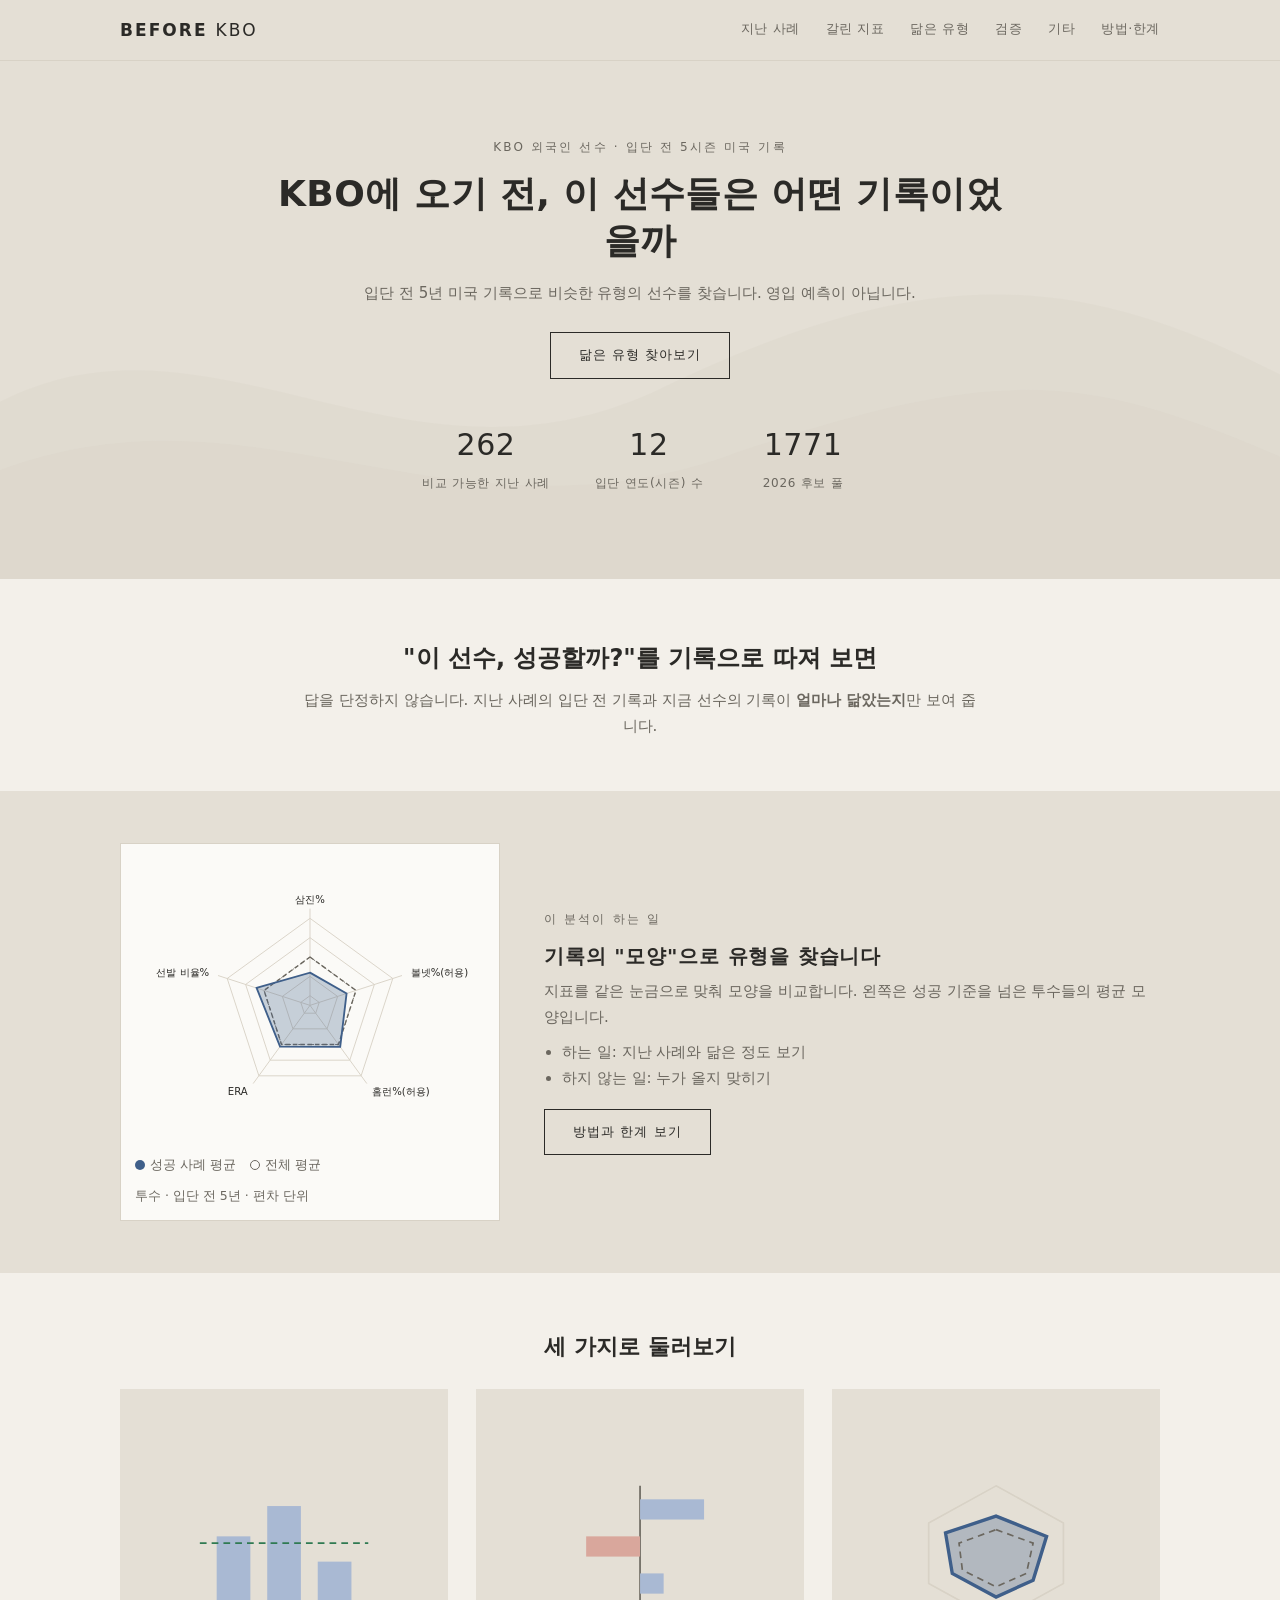
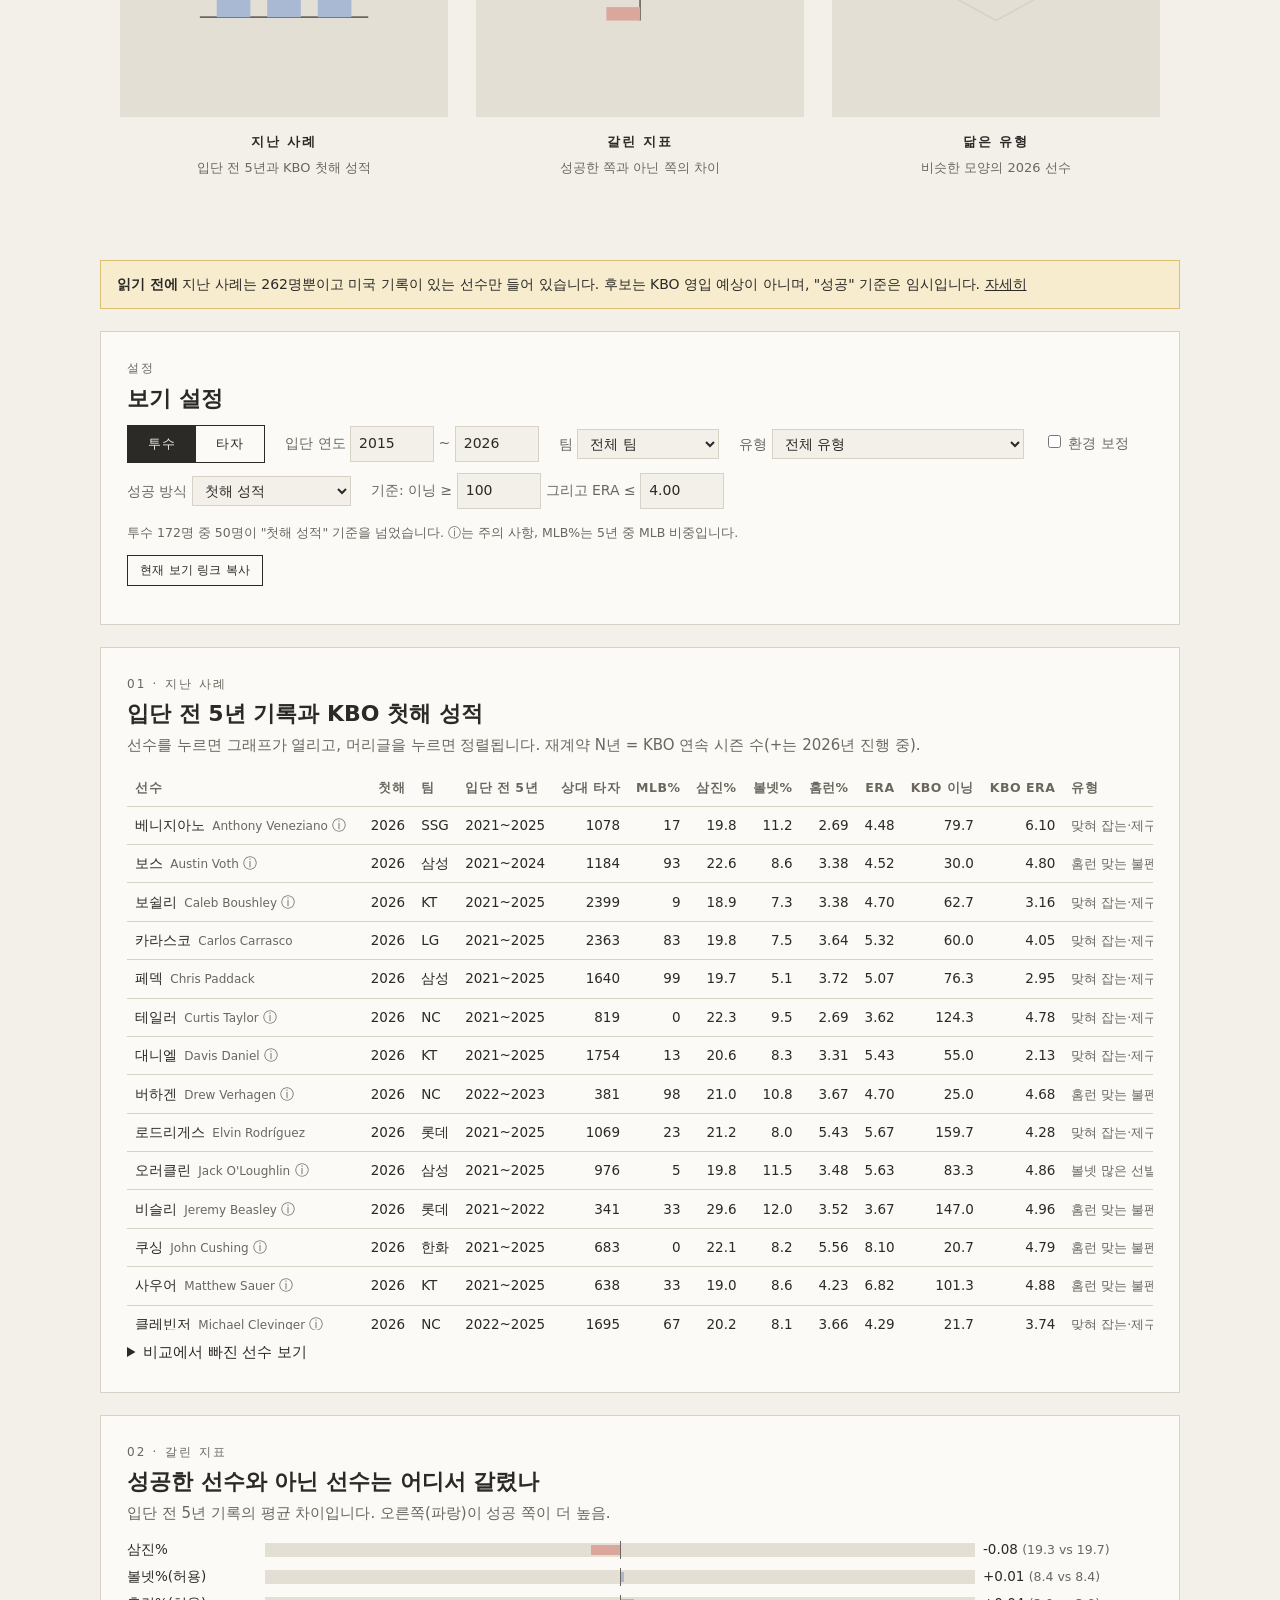
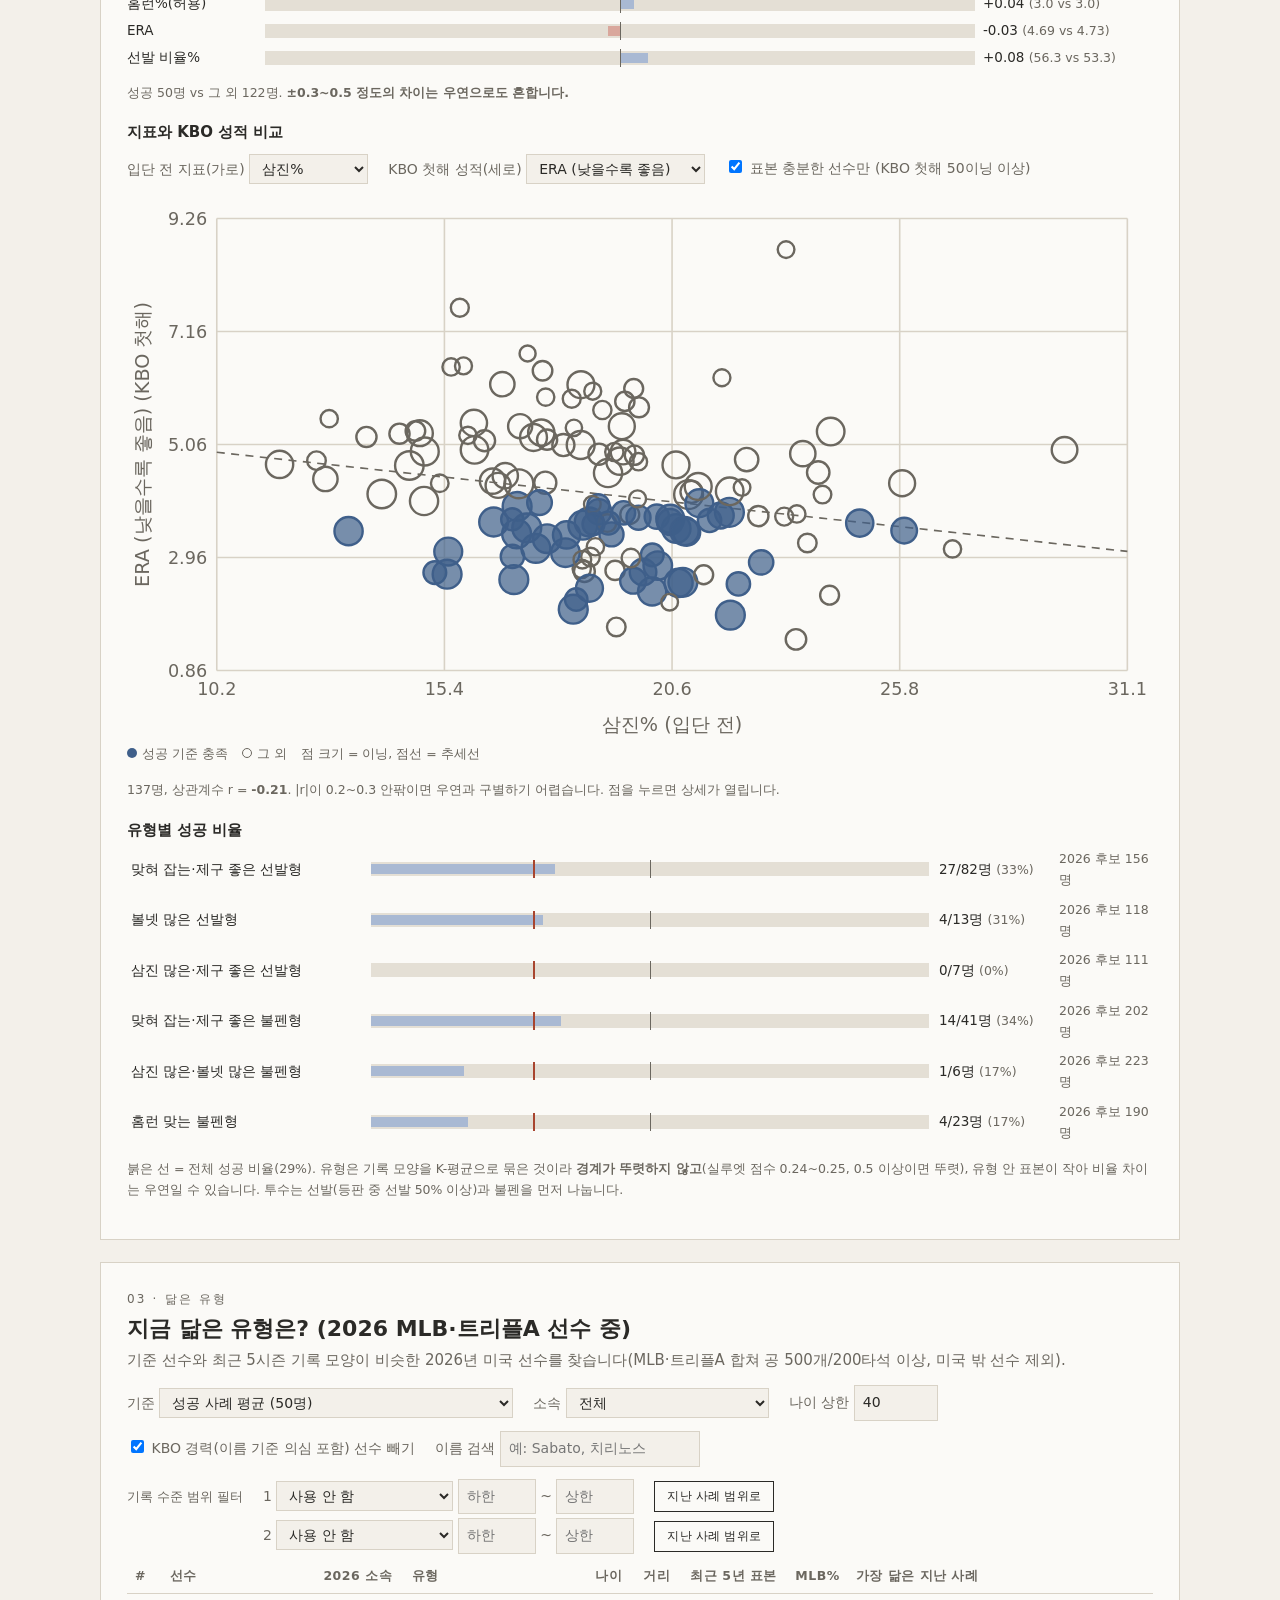
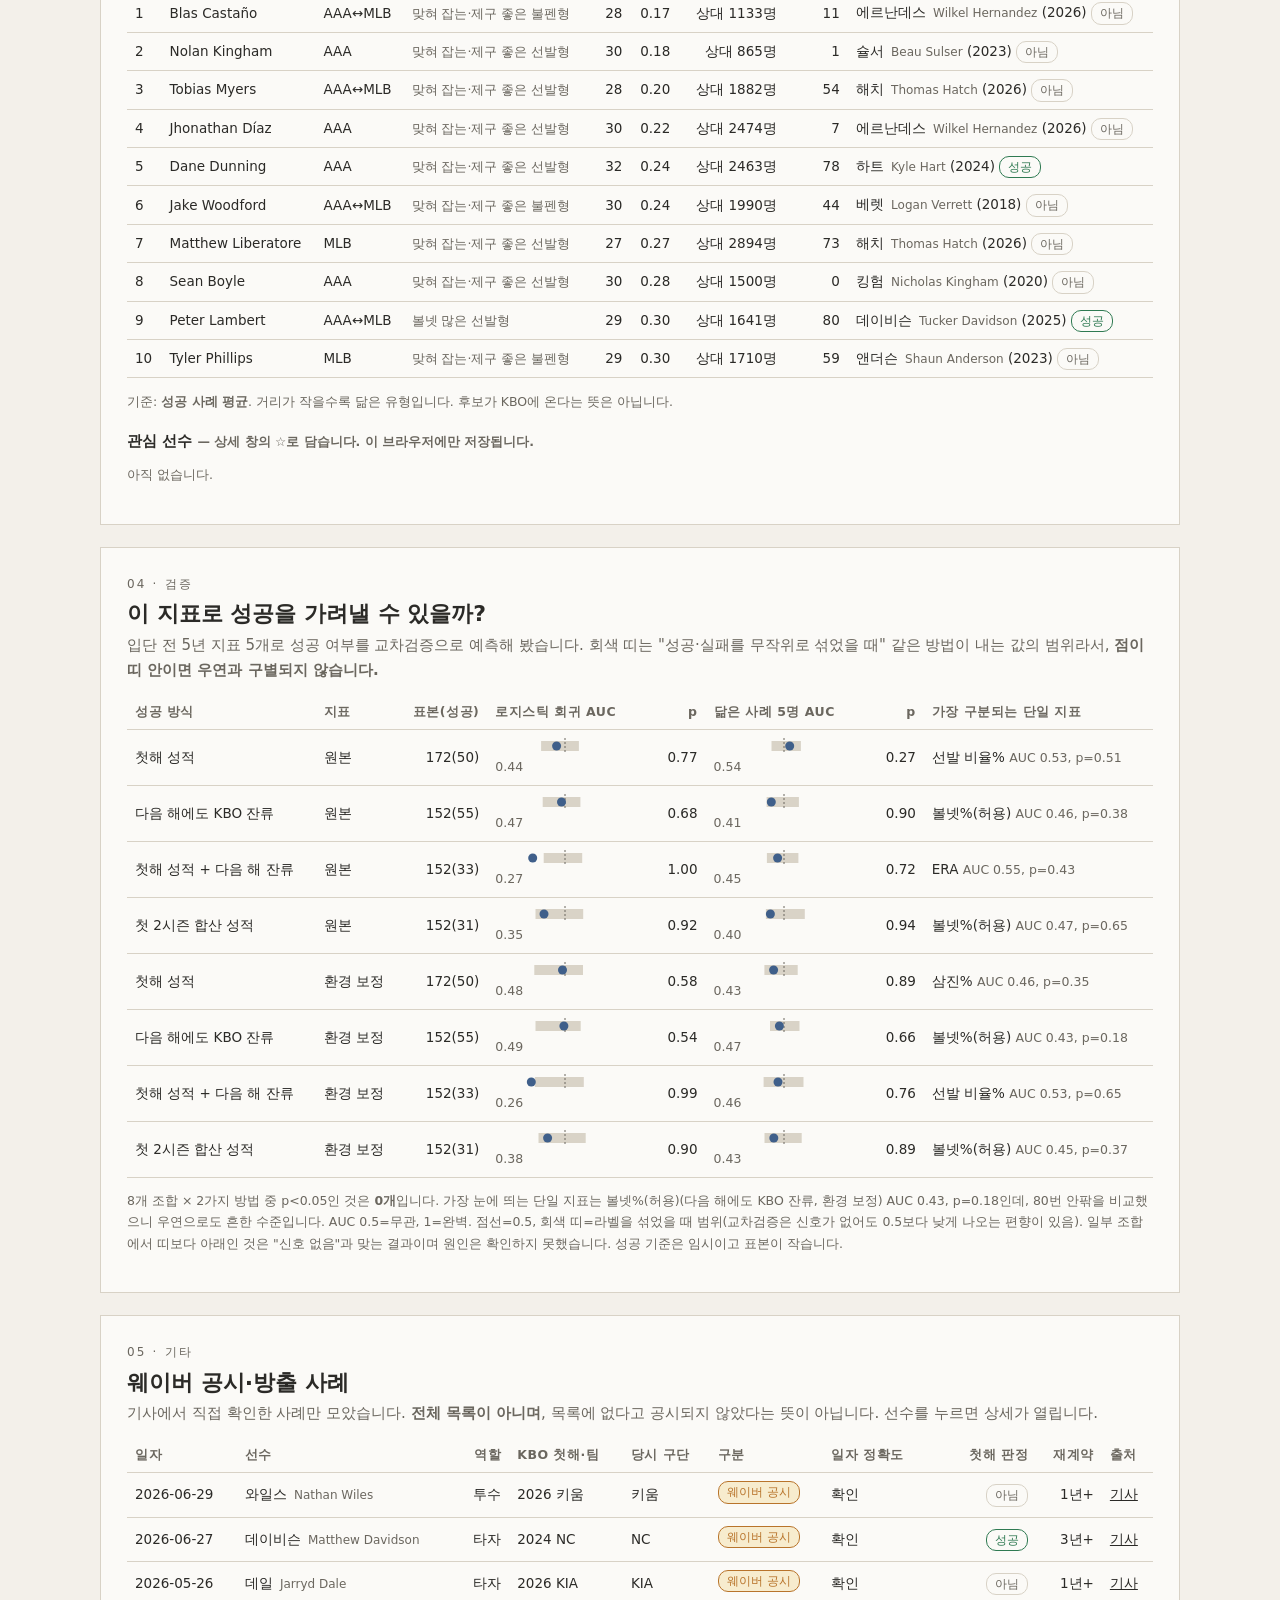
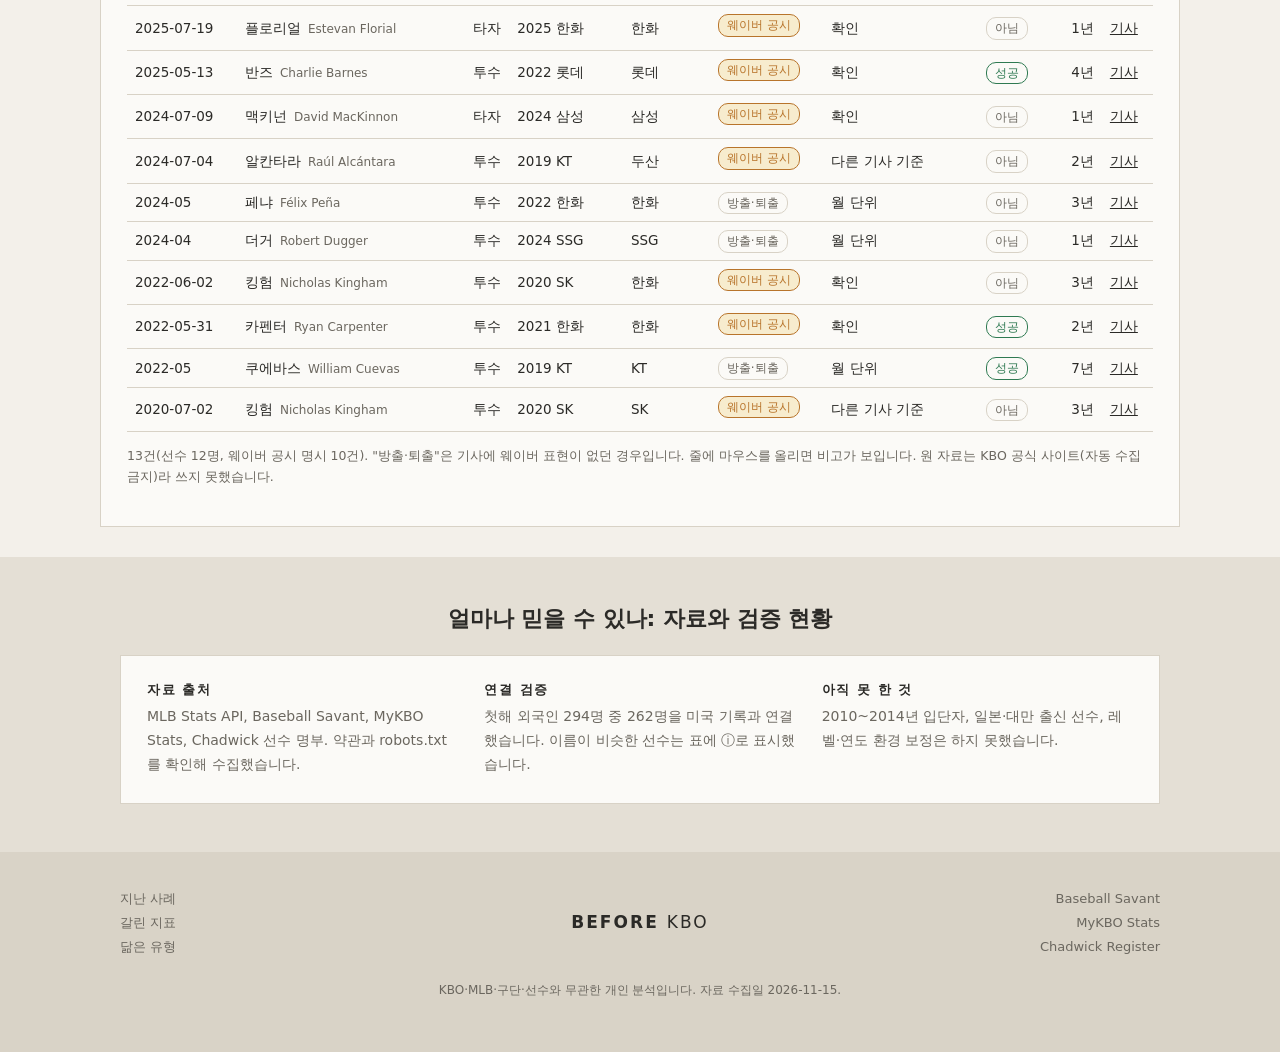
==== commit b85d3cce: "두 선수 비교, 관심 선수, 링크 공유 추가 - 비교: 상세 창에서 같은 역할 2명을 담아 레이더 겹치기·지표표·시즌별 추이를 나란히 표시 - 관심 선수: ☆로 저장(브라우저 lo" ====
--- a/web/index.html
+++ b/web/index.html
@@ -51,6 +51,15 @@
 .btn.ghost{border-color:var(--line);color:var(--muted);margin-left:8px}
 .btn.mini{padding:4px 12px;font-size:12px;letter-spacing:.02em}
 .en{color:var(--muted);font-size:12px;margin-left:3px}
+.rd-c{fill:color-mix(in srgb,var(--mlb) 22%,transparent);stroke:var(--mlb);stroke-width:2}
+#cmpBar{position:fixed;left:50%;bottom:14px;transform:translateX(-50%);z-index:30;background:var(--card);border:1px solid var(--ink);padding:8px 14px;display:flex;gap:10px;align-items:center;font-size:13px;box-shadow:0 4px 18px rgba(0,0,0,.25);max-width:96vw;flex-wrap:wrap}
+#cmpBar[hidden]{display:none}
+.chip{display:inline-flex;gap:6px;align-items:center;border:1px solid var(--line);padding:2px 8px;margin:2px 6px 2px 0;font-size:13px;cursor:pointer;background:var(--bg)}
+.chip:hover{border-color:var(--ink)}
+.chip .x{border:0;background:transparent;color:var(--muted);cursor:pointer;font:inherit;padding:0 2px}
+.cmpgrid{display:grid;grid-template-columns:1fr 1fr;gap:8px 14px}
+.cmpcol h4{margin:6px 0 0;font-size:13px}
+.dlgbtns{display:flex;gap:6px;flex-wrap:wrap;justify-content:flex-end}
 .typrow{display:grid;grid-template-columns:230px 1fr 110px 90px;align-items:center;gap:10px;margin:4px 0;font-size:13.5px;cursor:pointer;padding:2px 4px}
 .typrow:hover{background:var(--band)}
 @media (max-width:700px){ .typrow{grid-template-columns:130px 1fr 80px} .typrow span:last-child{display:none} }
@@ -287,6 +296,11 @@
       </span>
     </div>
     <p class="note" id="critNote"></p>
+    <div class="row">
+      <button class="btn mini" id="shareBtn" type="button" title="현재 설정과 선택(필터·기준 선수·관심 선수)을 담은 주소를 복사합니다">현재 보기 링크 복사</button>
+      <input type="text" id="shareUrl" readonly hidden style="width:min(560px,100%)">
+      <span class="note" id="shareMsg"></span>
+    </div>
   </div>
 
   <div class="tool" id="s1">
@@ -343,6 +357,8 @@
     </div>
     <div class="tablewrap"><table id="candTable"></table></div>
     <p class="note" id="candNote"></p>
+    <h3>관심 선수 <span class="note">— 상세 창의 ☆로 담습니다. 이 브라우저에만 저장됩니다.</span></h3>
+    <div id="favBox"></div>
   </div>
 
   <div class="tool" id="s4">
@@ -387,6 +403,8 @@
 </footer>
 
 <dialog id="dlg"><div class="dlgin" id="dlgBody"></div></dialog>
+<dialog id="cmpDlg"><div class="dlgin" id="cmpBody"></div></dialog>
+<div id="cmpBar" hidden>비교: <span id="cmpItems"></span> <button class="btn mini" id="cmpGo" type="button">비교 보기</button> <button class="btn mini" id="cmpClear" type="button">비우기</button></div>
 
 <script src="data.js"></script>
 <script>
@@ -760,7 +778,9 @@
   const head = isPast
     ? `${role} · ${rec["KBO첫해"]} ${teamK(rec["팀"])} 입단 · 입단 때 만 나이 약 ${age??"-"}세 · 입단 전 5년(${rec["창"]}) ${volTxt(rec)}, MLB ${fmt(rec.mlb_share*100,0)}%`
     : `${role} · 2026 ${({"AAA·MLB 오감":"트리플A·MLB 오감","AAA만":"트리플A","MLB만":"MLB"})[rec["소속"]]||rec["소속"]} (스탯캐스트 합산 ${role==="투수"?"공 "+rec.total_pitches+"개":rec.pa26+"타석"}) · 나이 ${age??"-"}세 · 최근 5년(${rec["창"]}) ${volTxt(rec)}, MLB ${fmt(rec.mlb_share*100,0)}%`;
-  let h = `<div class="dlghead"><div><h2>${nameHTML(rec)} ${isPast?tag(rec):""}</h2><p class="sub">${head}</p><p class="note" style="margin:2px 0 0">유형: <b>${esc(typName(rec))}</b></p></div><button class="close" id="dlgClose">닫기</button></div>`;
+  const fid = isPast ? rec.mykbo_id : rec.player_id;
+  let h = `<div class="dlghead"><div><h2>${nameHTML(rec)} ${isPast?tag(rec):""}</h2><p class="sub">${head}</p><p class="note" style="margin:2px 0 0">유형: <b>${esc(typName(rec))}</b></p></div>
+    <div class="dlgbtns"><button class="close" id="favBtn" title="관심 선수에 담기">${favHas(role,kind,fid)?"★":"☆"}</button><button class="close" id="cmpAdd">${cmpHas(role,kind,fid)?"비교에서 빼기":"비교에 담기"}</button><button class="close" id="dlgClose">닫기</button></div></div>`;
   /* 영상 찾기: 이름으로 유튜브 검색 링크만 만든다(클릭해야 이동, 영상 주소를 가져오지 않음) */
   const yt = q => `https://www.youtube.com/results?search_query=${encodeURIComponent(q)}`;
   const vq = role==="투수" ? ["pitching","피칭"] : ["batting highlights","타격"];
@@ -809,6 +829,8 @@
   if (rec.sc) drawSc();
   $("cmpSel").onchange = drawRadar;
   $("dlgClose").onclick = ()=> $("dlg").close();
+  $("favBtn").onclick = ()=>{ favToggle(role,kind,fid); $("favBtn").textContent = favHas(role,kind,fid)?"★":"☆"; };
+  $("cmpAdd").onclick = ()=>{ cmpToggle(role,kind,fid); $("cmpAdd").textContent = cmpHas(role,kind,fid)?"비교에서 빼기":"비교에 담기"; };
   if (!$("dlg").open) $("dlg").showModal();
   $("dlg").scrollTop = 0;
 }
@@ -871,6 +893,88 @@
   $("etcNote").innerHTML = `${ev.length}건(선수 ${new Set(ev.map(w=>w.mykbo_id)).size}명, 웨이버 공시 명시 ${ex}건). "방출·퇴출"은 기사에 웨이버 표현이 없던 경우입니다. 줄에 마우스를 올리면 비고가 보입니다. 원 자료는 KBO 공식 사이트(자동 수집 금지)라 쓰지 못했습니다.`;
 }
 
+/* ================= 관심 선수 (localStorage, 이 브라우저에만 저장) ================= */
+let FAV = [];
+try { FAV = JSON.parse(localStorage.getItem("bk_fav")||"[]"); } catch(e){ FAV = []; }
+const favSave = ()=>{ try { localStorage.setItem("bk_fav", JSON.stringify(FAV)); } catch(e){} };
+const fk = (r0,k,id)=> `${r0}|${k}|${id}`;
+const favHas = (r0,k,id)=> FAV.some(f=>fk(f.r,f.k,f.id)===fk(r0,k,id));
+const recOf = (r0,k,id)=> k==="past" ? D.past[r0].find(x=>String(x.mykbo_id)===String(id)) : D.cands[r0].find(x=>String(x.player_id)===String(id));
+function favToggle(r0,k,id){
+  const i = FAV.findIndex(f=>fk(f.r,f.k,f.id)===fk(r0,k,id));
+  if (i>=0) FAV.splice(i,1); else FAV.push({r:r0,k:k,id:String(id)});
+  favSave(); renderFav();
+}
+function renderFav(){
+  const h = FAV.map(f=>{ const rec = recOf(f.r,f.k,f.id); if (!rec) return "";
+    return `<span class="chip" data-open="${esc(fk(f.r,f.k,f.id))}" title="누르면 상세가 열립니다">★ ${esc(nameTxt(rec))} <span class="note">${f.r}·${f.k==="past"?"지난 사례":"2026 후보"}</span><button class="x" data-unfav="${esc(fk(f.r,f.k,f.id))}" title="빼기">×</button></span>`; }).join("");
+  $("favBox").innerHTML = h || "<p class='note'>아직 없습니다.</p>";
+}
+
+/* ================= 두 선수 비교 ================= */
+let CMP = [];
+const cmpHas = (r0,k,id)=> CMP.some(c=>fk(c.r,c.k,c.id)===fk(r0,k,id));
+function cmpToggle(r0,k,id){
+  const i = CMP.findIndex(c=>fk(c.r,c.k,c.id)===fk(r0,k,id));
+  if (i>=0) CMP.splice(i,1);
+  else { if (CMP.length && CMP[0].r!==r0) CMP = []; if (CMP.length>=2) CMP.shift(); CMP.push({r:r0,k:k,id:String(id)}); }
+  renderCmpBar();
+}
+function renderCmpBar(){
+  $("cmpBar").hidden = !CMP.length;
+  $("cmpItems").innerHTML = CMP.map((c,i)=>{ const rec = recOf(c.r,c.k,c.id); return rec ? `<b style="color:${i?"var(--mlb)":"var(--accent)"}">${i?"B":"A"}</b> ${esc(nameTxt(rec))}` : ""; }).join(" vs ") + (CMP.length===1?' <span class="note">(한 명 더 담으면 비교할 수 있습니다. 같은 투수/타자끼리만 가능)</span>':"");
+  $("cmpGo").disabled = CMP.length<2;
+}
+function openCompare(){
+  if (CMP.length<2) return;
+  const r0 = CMP[0].r; if (role!==r0) setRole(r0);
+  const A = recOf(r0,CMP[0].k,CMP[0].id), B = recOf(r0,CMP[1].k,CMP[1].id); if (!A || !B) return;
+  const feats = D.feats[r0], d = distance(A,B), isP = x=>x["KBO첫해"]!=null;
+  const yr = x => isP(x) ? [x["KBO첫해"]-5, x["KBO첫해"]-1, x["KBO첫해"]] : [BASE-4, BASE, null];
+  let h = `<div class="dlghead"><div><h2><span style="color:var(--accent)">${nameHTML(A)}</span> vs <span style="color:var(--mlb)">${nameHTML(B)}</span></h2>
+    <p class="sub">${r0} · 기록 모양의 거리 ${d?d.dist.toFixed(2):"-"} (작을수록 닮음)${ADJ?" · 환경 보정 지수 기준":""}</p></div><button class="close" id="cmpClose">닫기</button></div>`;
+  h += `<div class="two"><div id="cmpRadar"></div><div><table><thead><tr><th class="l">지표</th><th style="color:var(--accent)">A</th><th style="color:var(--mlb)">B</th><th>차이(편차)</th></tr></thead><tbody>` +
+    feats.map(f=>`<tr><td class="l">${esc(labelFor(r0,f))}</td><td>${A[f]!=null?fF(f,A[f]):"-"}</td><td>${B[f]!=null?fF(f,B[f]):"-"}</td><td>${d&&d.dz[f]!=null?(d.dz[f]>=0?"+":"")+d.dz[f].toFixed(2):"-"}</td></tr>`).join("") +
+    `</tbody></table><p class="note">차이 = (A − B)를 전체 표준편차로 나눈 값</p></div></div>`;
+  const feat4 = r0==="투수" ? ["k_pct","bb_pct","hr_pct","era"] : ["k_pct","bb_pct","iso","avg"];
+  h += `<h3>시즌별 추이</h3><div class="cmpgrid"><div class="cmpcol"><h4 style="color:var(--accent)">A · ${esc(nameTxt(A))}</h4></div><div class="cmpcol"><h4 style="color:var(--mlb)">B · ${esc(nameTxt(B))}</h4></div>`;
+  for (const f of feat4){ const [a0,a1,ak]=yr(A), [b0,b1,bk]=yr(B);
+    h += `<div>${trendSVG(f, A.hist||[], a0, a1, ak)}</div><div>${trendSVG(f, B.hist||[], b0, b1, bk)}</div>`; }
+  h += `</div>`;
+  const kboLine = x => isP(x) ? (r0==="투수" ? `첫해 ${fmt(x.KBO_이닝,1)}이닝 ERA ${fmt(x.KBO_ERA,2)}` : `첫해 ${fmt(x.KBO_타수,0)}타수 OPS ${fmt(x.KBO_OPS,3)}`) + ` · 재계약 ${x.stay_n}년${x.stay_plus?"+":""} · ${tag(x).replace(/<[^>]+>/g,"")}` : "2026 MLB·트리플A 후보 (KBO 기록 없음)";
+  h += `<p class="note">A: ${kboLine(A)}<br>B: ${kboLine(B)}</p>`;
+  $("cmpBody").innerHTML = h;
+  $("cmpRadar").innerHTML = radarSVG([{name:"A", vec:A, cls:"rd-a"},{name:"B", vec:B, cls:"rd-c"}], feats, zf, f=>labelFor(r0,f));
+  $("cmpClose").onclick = ()=> $("cmpDlg").close();
+  if ($("dlg").open) $("dlg").close();
+  if (!$("cmpDlg").open) $("cmpDlg").showModal();
+  $("cmpDlg").scrollTop = 0;
+}
+
+/* ================= 링크 공유 (현재 보기 상태를 주소에 담기) ================= */
+const SIMPLE_IDS = ["yFrom","yTo","teamSel","critMode","pIP","pERA","bAB","bOPS","ageMax","lvSel"];
+function getState(){
+  const s = {r:role, adj:ADJ?1:0, nk:$("noKbo").checked?1:0, typ:$("typSel").value, ref:$("refSel").value, q:$("q").value,
+             rf:[1,2].map(n=>[$("rf"+n+"Sel").value,$("rf"+n+"Min").value,$("rf"+n+"Max").value]), fav:FAV};
+  SIMPLE_IDS.forEach(id=>{ s[id] = $(id).value; });
+  return s;
+}
+const shareLink = ()=> location.href.split("#")[0] + "#s=" + encodeURIComponent(JSON.stringify(getState()));
+function applyState(s){
+  if (!s || typeof s!=="object") return;
+  if (s.adj){ $("adjOn").checked = true; applyAdj(true); }
+  SIMPLE_IDS.forEach(id=>{ if (s[id]!=null) $(id).value = s[id]; });
+  $("noKbo").checked = !!s.nk;
+  setRole(s.r==="타자" ? "타자" : "투수");
+  if (s.typ!=null) $("typSel").value = s.typ;
+  if (s.ref) $("refSel").value = s.ref;
+  (s.rf||[]).forEach((x,i)=>{ if (!x) return; $("rf"+(i+1)+"Sel").value = x[0]||""; $("rf"+(i+1)+"Min").value = x[1]||""; $("rf"+(i+1)+"Max").value = x[2]||""; });
+  $("q").value = s.q||"";
+  (s.fav||[]).forEach(f=>{ if (f && f.r && f.k && f.id && !favHas(f.r,f.k,f.id)) FAV.push({r:f.r,k:f.k,id:String(f.id)}); });
+  favSave();
+  renderAll(); renderFav();
+}
+
 /* ================= 유형 선택·유형별 성공 비율 ================= */
 let lastTypKey = "";
 function fillTypeSel(){
@@ -935,12 +1039,13 @@
   openDetail(el.dataset.kind, el.dataset.key);
 });
 $("dlg").addEventListener("click", e=>{ if (e.target===$("dlg")) $("dlg").close(); });
-$("roleSeg").querySelectorAll("button").forEach(b=> b.onclick = ()=>{
-  $("roleSeg").querySelectorAll("button").forEach(x=>x.classList.remove("on")); b.classList.add("on");
-  role = b.dataset.r; sortKey = null; $("q").value = "";
+function setRole(r0){
+  $("roleSeg").querySelectorAll("button").forEach(x=>x.classList.toggle("on", x.dataset.r===r0));
+  role = r0; sortKey = null; $("q").value = "";
   $("critP").hidden = role!=="투수"; $("critB").hidden = role!=="타자";
   fillScatterSel(); renderAll();
-});
+}
+$("roleSeg").querySelectorAll("button").forEach(b=> b.onclick = ()=> setRole(b.dataset.r));
 $("teamSel").innerHTML = `<option value="">전체 팀</option>` + FR_LIST.map(([k,l])=>`<option value="${k}">${l}</option>`).join("");
 ["pIP","pERA","bAB","bOPS","yFrom","yTo","teamSel","critMode","typSel"].forEach(id=> $(id).oninput = renderAll);
 ["xSel","ySel","enough"].forEach(id=> $(id).oninput = renderScatter);
@@ -971,6 +1076,25 @@
   sortKey = null; fillScatterSel(); renderAll();
 };
 fillScatterSel(); renderAll(); renderLanding();
+
+/* 관심 선수 · 비교 · 링크 공유 연결 */
+renderFav(); renderCmpBar();
+$("cmpGo").onclick = openCompare;
+$("cmpClear").onclick = ()=>{ CMP = []; renderCmpBar(); };
+$("shareBtn").onclick = async ()=>{
+  const u = shareLink(), inp = $("shareUrl"); inp.value = u; inp.hidden = false; $("shareMsg").textContent = "링크를 만들었습니다.";
+  let ok = false;
+  try { await Promise.race([navigator.clipboard.writeText(u), new Promise((_,rej)=>setTimeout(()=>rej(new Error("timeout")),1500))]); ok = true; } catch(e){}
+  $("shareMsg").textContent = ok ? "복사했습니다. 이 주소를 열면 같은 설정으로 보입니다." : "자동 복사가 안 되어 아래 주소를 직접 복사해 주세요.";
+  if (!ok){ inp.focus(); inp.select(); }
+};
+document.addEventListener("click", e=>{
+  const un = e.target.closest("[data-unfav]");
+  if (un){ const [r0,k,id] = un.dataset.unfav.split("|"); favToggle(r0,k,id); e.stopPropagation(); return; }
+  const op = e.target.closest("[data-open]");
+  if (op){ const [r0,k,id] = op.dataset.open.split("|"); if (r0!==role) setRole(r0); openDetail(k,id); }
+});
+if (location.hash.startsWith("#s=")) { try { applyState(JSON.parse(decodeURIComponent(location.hash.slice(3)))); } catch(e){} }
 </script>
 </body>
 </html>
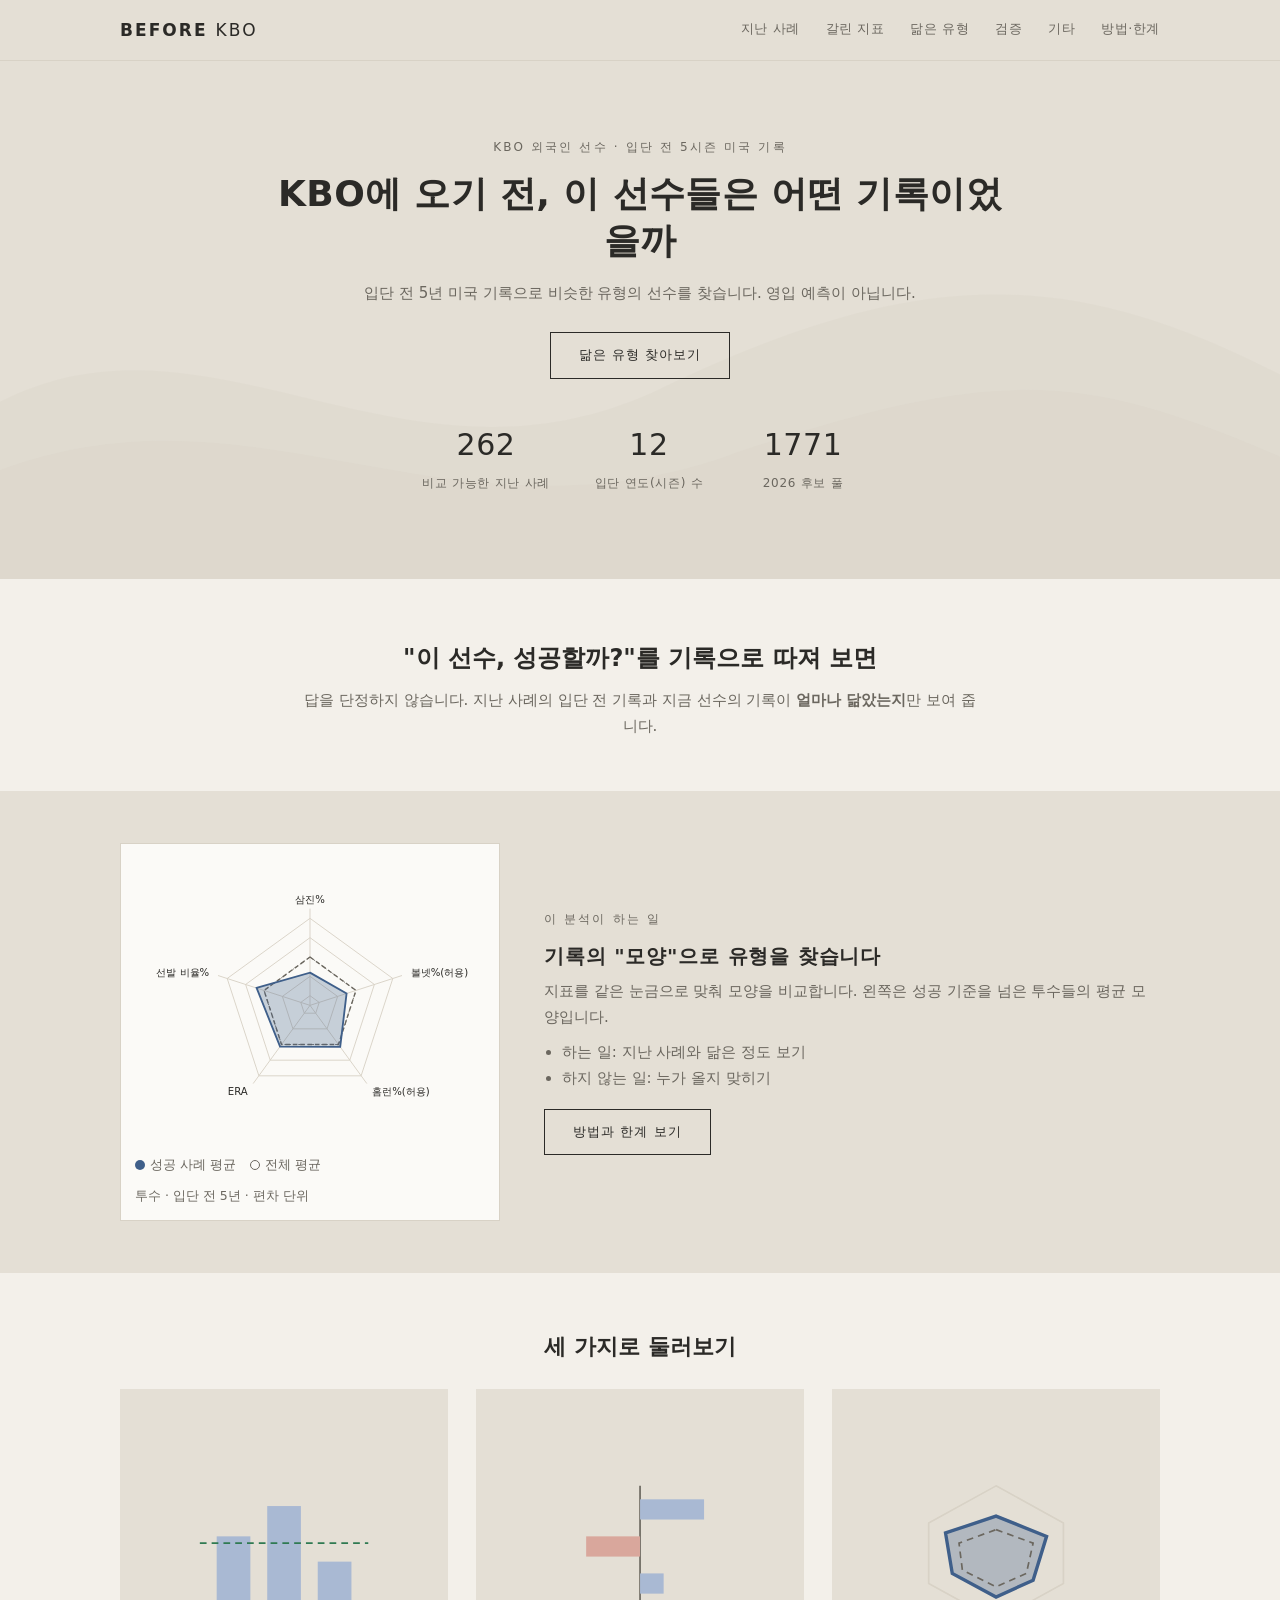
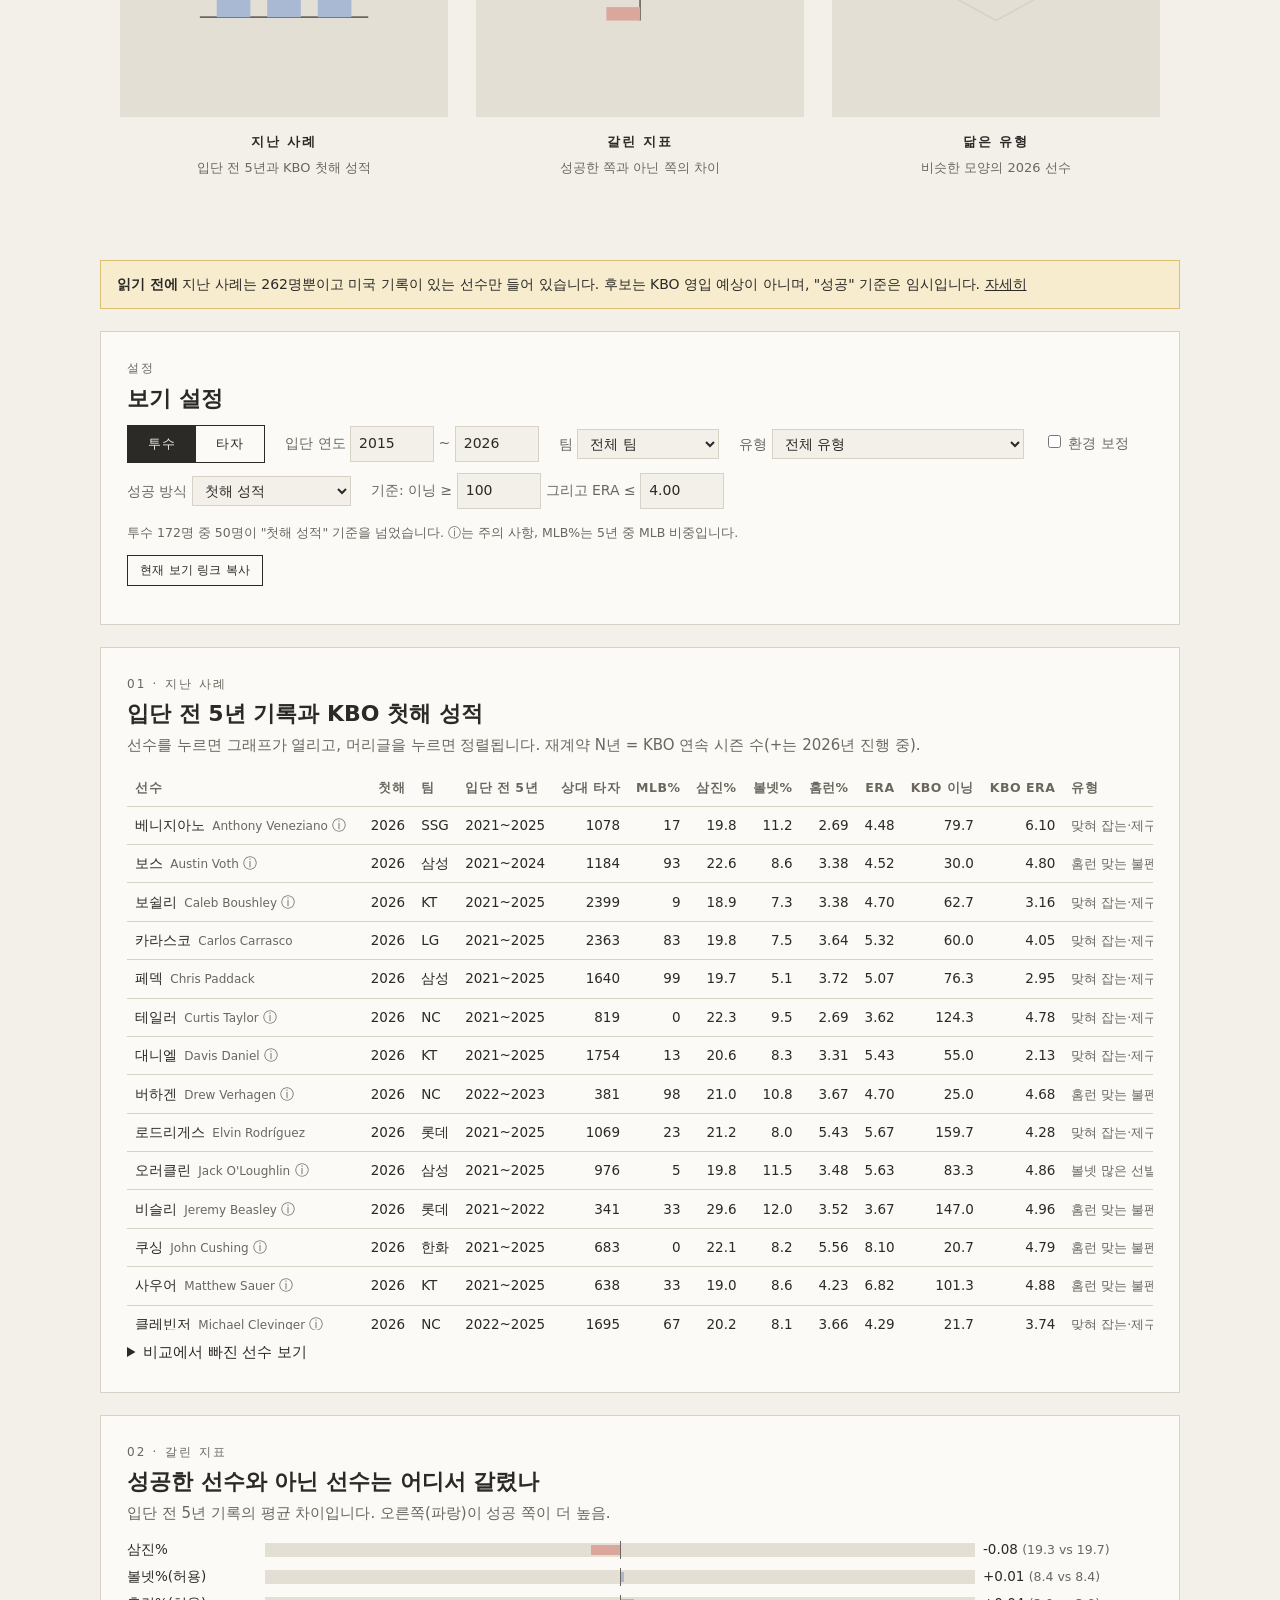
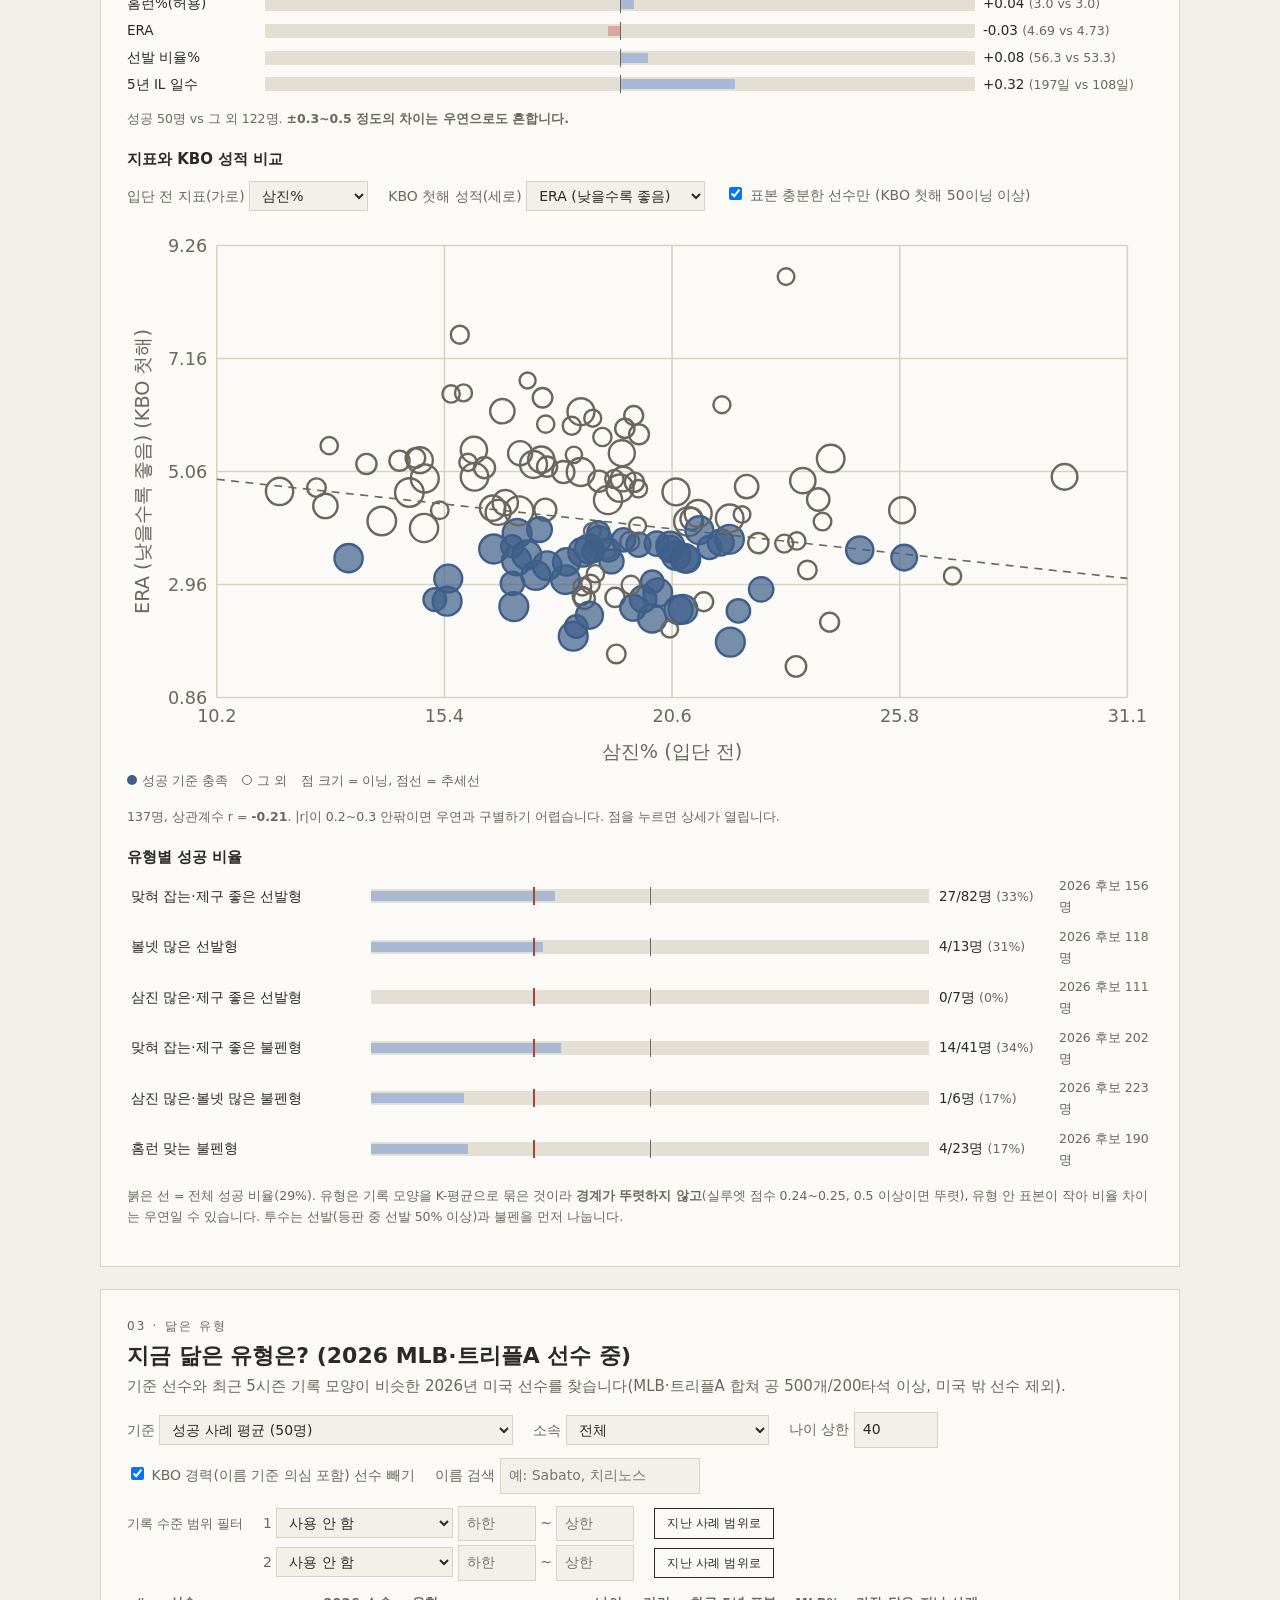
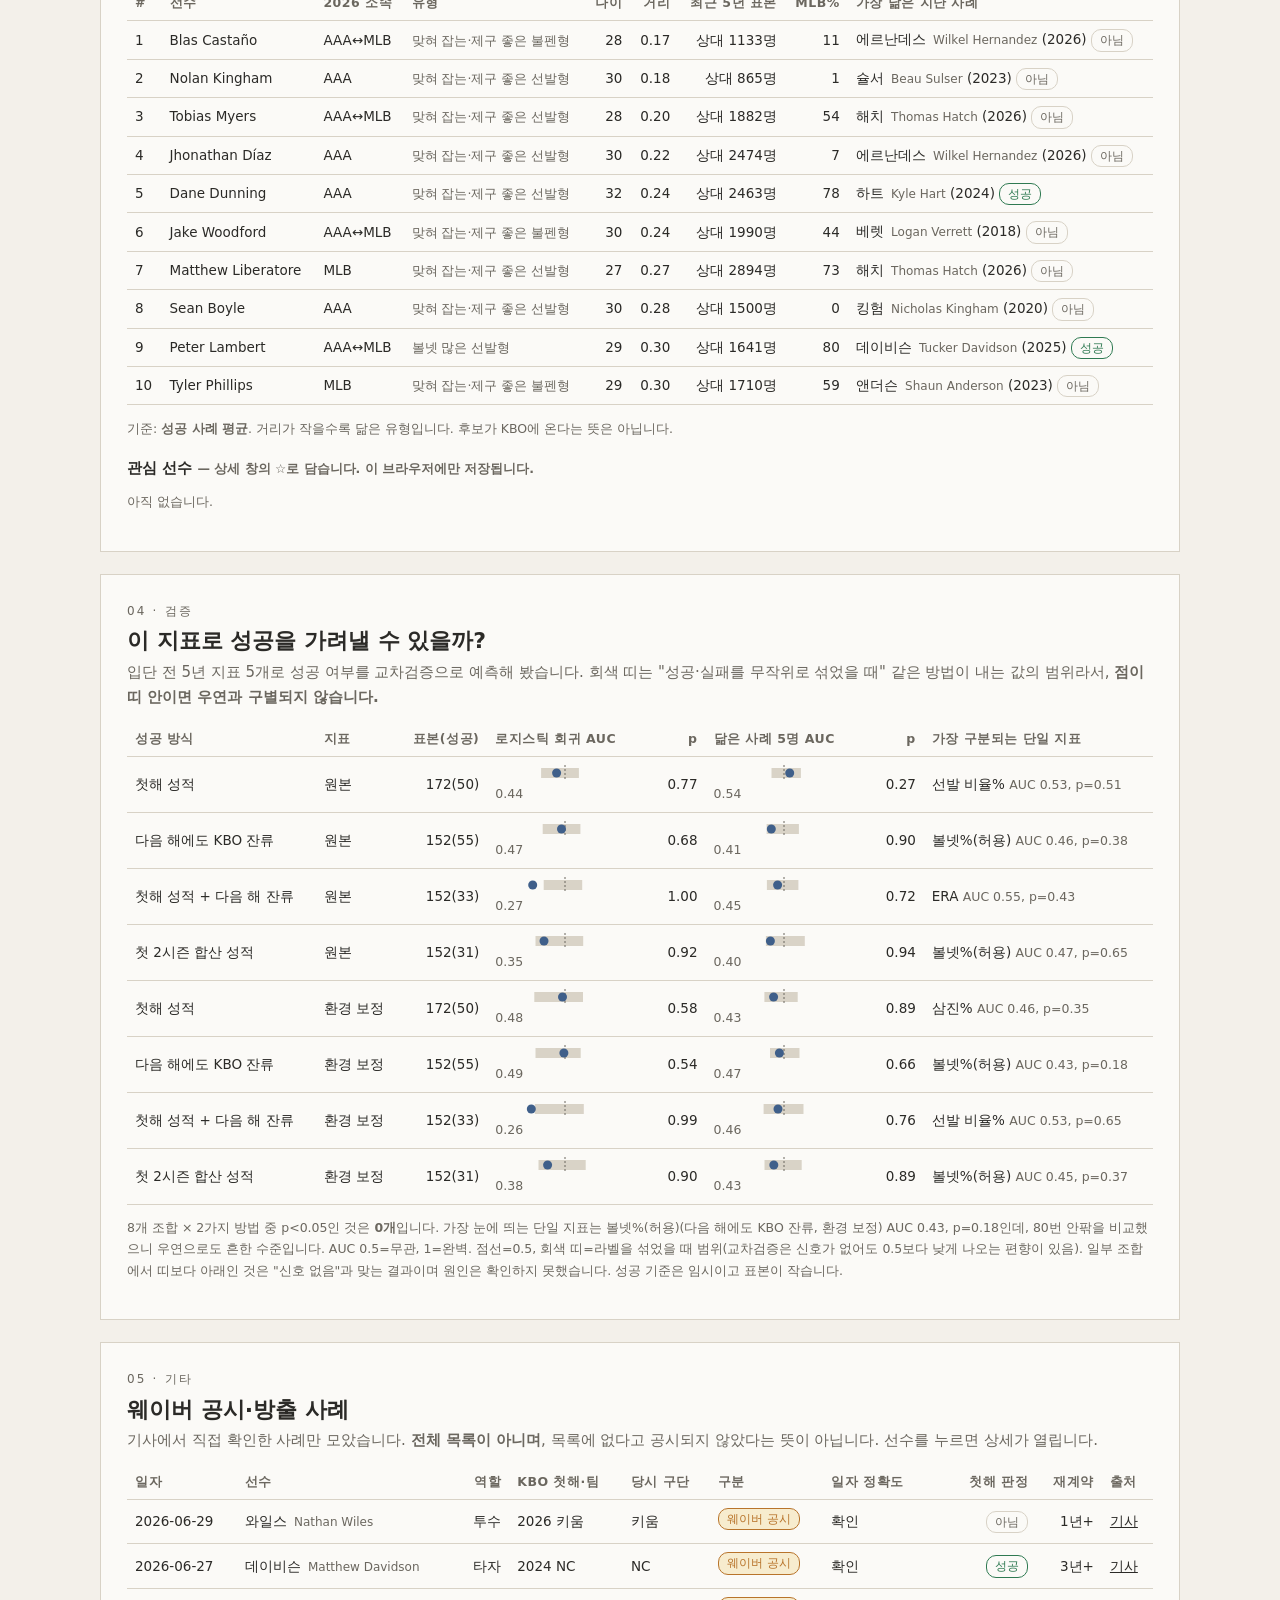
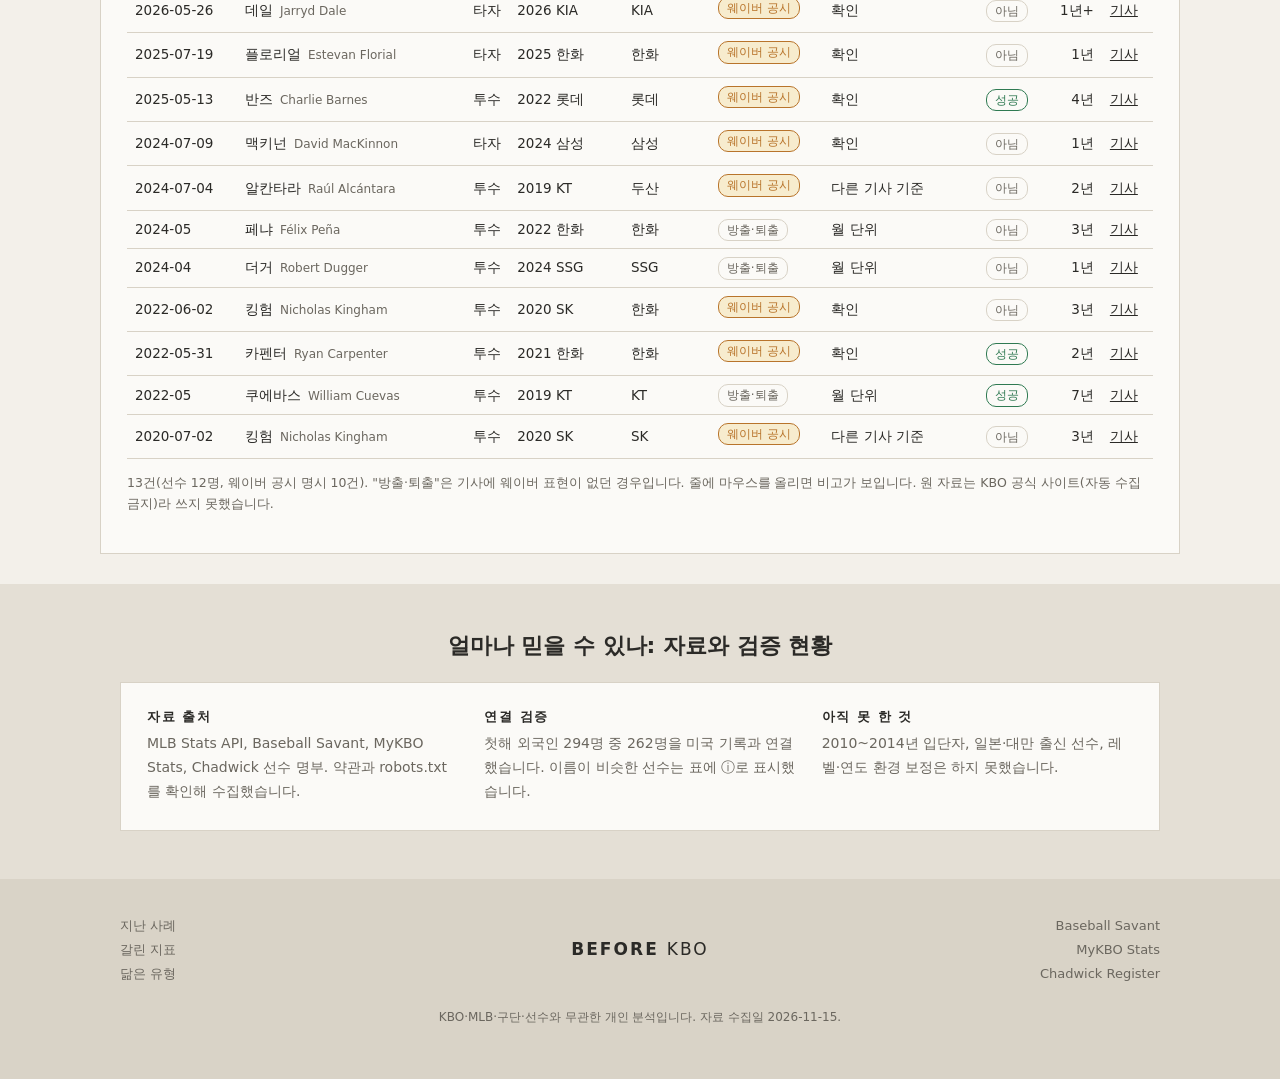
==== commit b0e490d6: "부상자 명단(IL) 이력과 구종 구성 추가 - 13번: MLB 선수 이동 기록에서 IL 등재·복귀·부상 내용을 뽑아 il_stints.csv 생성(스탯캐스트에는 부상 칸이 없음을 " ====
--- a/web/index.html
+++ b/web/index.html
@@ -412,7 +412,7 @@
 const D = window.DATA;
 const LABEL = {
   k_pct:"삼진%", bb_pct:"볼넷%", hr_pct:"홈런%", era:"ERA", gs_pct:"선발 비율%", iso:"ISO(장타력)", avg:"타율",
-  mlb_share:"MLB 비중%", age:"입단 때 나이",
+  mlb_share:"MLB 비중%", age:"입단 때 나이", il_days:"5년 IL 일수", il_n:"5년 IL 등재 횟수",
   velocity:"평균 구속(mph)", k_percent:"삼진%", bb_percent:"볼넷%", swing_miss_percent:"헛스윙%",
   hardhit_percent:"강한 타구%", xwoba:"xwOBA", launch_angle:"평균 발사각", release_extension:"익스텐션(ft)",
   arm_angle:"팔 각도", launch_speed:"평균 타구속도", barrels_per_bbe_percent:"배럴%"
@@ -589,9 +589,9 @@
            "K9":["9이닝당 삼진",r=>r.KBO_이닝? r.KBO_삼진/r.KBO_이닝*9:null,1],"BB9":["9이닝당 볼넷",r=>r.KBO_이닝? r.KBO_볼넷/r.KBO_이닝*9:null,1],"IP":["이닝",r=>r.KBO_이닝,0]},
   "타자": {"OPS":["OPS",r=>r.KBO_OPS,3],"HR":["홈런",r=>r.KBO_홈런,0],"KR":["삼진/타수",r=>r.KBO_타수? r.KBO_삼진/r.KBO_타수:null,3],"AB":["타수",r=>r.KBO_타수,0]}
 };
-const xval = (r,f)=> f==="age" ? (r["출생연도"]!=null ? r["KBO첫해"]-r["출생연도"] : null) : (f==="mlb_share" ? r.mlb_share*100 : r[f]);
+const xval = (r,f)=> f==="il_days" ? (r.il?r.il.days:null) : f==="age" ? (r["출생연도"]!=null ? r["KBO첫해"]-r["출생연도"] : null) : (f==="mlb_share" ? r.mlb_share*100 : r[f]);
 function fillScatterSel(){
-  $("xSel").innerHTML = D.feats[role].concat(["mlb_share","age"]).map(f=>`<option value="${f}">${esc(labelFor(role,f))}</option>`).join("");
+  $("xSel").innerHTML = D.feats[role].concat(["mlb_share","age","il_days"]).map(f=>`<option value="${f}">${esc(labelFor(role,f))}</option>`).join("");
   $("ySel").innerHTML = Object.entries(YM[role]).map(([k,v])=>`<option value="${k}">${v[0]}</option>`).join("");
   $("enoughTxt").textContent = role==="투수" ? "표본 충분한 선수만 (KBO 첫해 50이닝 이상)" : "표본 충분한 선수만 (KBO 첫해 150타수 이상)";
 }
@@ -677,15 +677,24 @@
       <div class="gapbar"><i class="${d<0?"neg":""}" style="${d>=0?`left:50%;width:${w}%`:`right:50%;width:${w}%`}"></i></div>
       <span>${d>=0?"+":""}${d.toFixed(2)} <span class="note">(${fF(f,ms[f])} vs ${fF(f,mn[f])})</span></span></div>`;
   }
+  /* 부상 이력(5년 IL 일수): 지난 사례+후보 전체의 표준편차로 같은 눈금에 올린다 */
+  if (S.length && N.length){
+    const all = D.past[role].concat(D.cands[role]).map(r=>r.il?r.il.days:0), mu = all.reduce((a,b)=>a+b,0)/all.length;
+    const sd = Math.sqrt(all.reduce((a,b)=>a+(b-mu)**2,0)/(all.length-1)) || 1, av = a=>a.reduce((s,x)=>s+x,0)/a.length;
+    const ms2 = av(S.map(r=>r.il?r.il.days:0)), mn2 = av(N.map(r=>r.il?r.il.days:0)), d2 = (ms2-mn2)/sd, w2 = Math.min(Math.abs(d2),1)*50;
+    h += `<div class="gap" title="입단 전 5년 동안 부상자 명단에 있던 일수(MLB 이동 기록 기준)"><span>5년 IL 일수</span>
+      <div class="gapbar"><i class="${d2<0?"neg":""}" style="${d2>=0?`left:50%;width:${w2}%`:`right:50%;width:${w2}%`}"></i></div>
+      <span>${d2>=0?"+":""}${d2.toFixed(2)} <span class="note">(${ms2.toFixed(0)}일 vs ${mn2.toFixed(0)}일)</span></span></div>`;
+  }
   $("gap").innerHTML = h || "<p class='note'>성공 또는 비성공 선수가 없어 비교할 수 없습니다. 기준을 바꿔 보세요.</p>";
   $("gapNote").innerHTML = `성공 ${S.length}명 vs 그 외 ${N.length}명. <b>±0.3~0.5 정도의 차이는 우연으로도 흔합니다.</b>`;
 }
 
 /* ================= 3-1. 범위 필터 (기록 수준 하한·상한) ================= */
-const METRICS = r0 => D.feats[r0].concat(["mlb_share","vol"], r0==="투수" ? ["kmbb"] : []);
+const METRICS = r0 => D.feats[r0].concat(["mlb_share","vol","il_days","il_n"], r0==="투수" ? ["kmbb"] : []);
 const mLabel = f => f==="vol" ? (role==="투수"?"최근 5년 상대 타자 수":"최근 5년 타석 수") : f==="kmbb" ? (ADJ?"삼진−볼넷 (지수 차)":"삼진−볼넷%") : f==="mlb_share" ? "MLB 비중%" : labelFor(role,f);
-const mVal = (r,f) => f==="mlb_share" ? (r.mlb_share==null?null:r.mlb_share*100) : f==="kmbb" ? (r.k_pct==null||r.bb_pct==null?null:r.k_pct-r.bb_pct) : r[f];
-const mDec = f => f==="vol" ? 0 : (f==="mlb_share"||f==="kmbb") ? 1 : decOf(f);
+const mVal = (r,f) => f==="il_days" ? (r.il?r.il.days:null) : f==="il_n" ? (r.il?r.il.n:null) : f==="mlb_share" ? (r.mlb_share==null?null:r.mlb_share*100) : f==="kmbb" ? (r.k_pct==null||r.bb_pct==null?null:r.k_pct-r.bb_pct) : r[f];
+const mDec = f => (f==="vol"||f==="il_days"||f==="il_n") ? 0 : (f==="mlb_share"||f==="kmbb") ? 1 : decOf(f);
 function pct(arr,p){ const a=arr.slice().sort((x,y)=>x-y), i=(a.length-1)*p, lo=Math.floor(i), hi=Math.ceil(i); return a[lo]+(a[hi]-a[lo])*(i-lo); }
 function fillRf(){
   for (const n of [1,2]){
@@ -810,6 +819,8 @@
             재계약: KBO 연속 ${rec.stay_n}년${rec.stay_plus?"+(2026년 진행 중)":""}.${wvOf(rec.mykbo_id).length?` 웨이버·방출 기록: ${esc(wvText(rec.mykbo_id))} (기타 구역 참고).`:""}</p>`;
   }
 
+  h += ilSection(rec, y0, y1);
+  if (rec.ars) h += arsSection(rec);
   if (rec.sc) h += `<h3>스탯캐스트 보조 지표 <span class="note">— ${rec.sc.y} ${rec.sc.lv}, 공 ${rec.sc.n}개 기준</span></h3>
         <div class="two"><div id="scBox"></div><div id="scTbl"></div></div>
         <p class="note">보조 지표입니다(유사도 계산에는 쓰지 않음).</p>`;
@@ -891,6 +902,30 @@
   $("etcTable").innerHTML = h + (ev.length?"":`<tr><td colspan="10" class="l note">확인된 사례가 아직 없습니다.</td></tr>`) + "</tbody>";
   const ex = ev.filter(w=>w["구분"]==="웨이버 공시").length;
   $("etcNote").innerHTML = `${ev.length}건(선수 ${new Set(ev.map(w=>w.mykbo_id)).size}명, 웨이버 공시 명시 ${ex}건). "방출·퇴출"은 기사에 웨이버 표현이 없던 경우입니다. 줄에 마우스를 올리면 비고가 보입니다. 원 자료는 KBO 공식 사이트(자동 수집 금지)라 쓰지 못했습니다.`;
+}
+
+/* ================= 부상자 명단(IL) 이력 · 구종 구성 (상세 창) ================= */
+function ilSection(rec, y0, y1){
+  const il = rec.il || {n:0,days:0,max:0,tj:0,stints:[]};
+  let h = `<h3>부상자 명단(IL) 이력 <span class="note">— MLB 공식 선수 이동 기록, ${y0}~${y1}</span></h3>`;
+  if (!il.n) return h + `<p class="note">기록된 등재가 없습니다. 부상이 없었다는 뜻이 아니라, 마이너 기록 누락이나 API에 없는 경우일 수 있습니다.</p>`;
+  h += `<p style="margin:4px 0"><b>${il.n}회</b> · 합계 <b>${il.days}일</b> · 최장 ${il.max}일${il.tj?` · <span class="tag warn">토미존 수술 기록</span>`:""}</p>
+    <div class="tablewrap"><table><thead><tr><th class="l">등재~복귀</th><th>일수</th><th>명단</th><th class="l">부상 내용(기록된 것)</th></tr></thead><tbody>` +
+    il.stints.map(s=>`<tr><td class="l">${esc(s.s)} ~ ${esc(s.e)}${s.o?' <span class="note" title="복귀 기록이 없어 시즌 말로 보았습니다">(복귀 미기록)</span>':""}</td><td>${s.d}</td><td>${s.k}일</td><td class="l">${esc(s.t||"내용 없음(마이너 등)")}</td></tr>`).join("") +
+    `</tbody></table></div><p class="note">일수는 등재~복귀 기간이라 비시즌이 포함돼 실제 결장보다 길 수 있습니다. 마이너 부상은 빠졌을 수 있습니다.</p>`;
+  return h;
+}
+const ARS_NAME = {ff:"포심", si:"싱커", fc:"커터", sl:"슬라이더", ch:"체인지업", cu:"커브", fs:"스플리터", kn:"너클볼", st:"스위퍼", sv:"슬러브"};
+const ARS_COL = ["var(--accent)","var(--mlb)","var(--aa)","var(--ap)","var(--mex)","var(--a)","#6a8fa8","#b08a5a","#8a6a9a","#5a9a8a"];
+function arsSection(rec){
+  const a = rec.ars, keys = Object.keys(a.use).sort((x,y)=>a.use[y]-a.use[x]), tot = keys.reduce((s,k)=>s+a.use[k],0) || 1;
+  const grp = (ks)=> ks.reduce((s,k)=>s+(a.use[k]||0),0);
+  let x = 0, bar = `<svg viewBox="0 0 600 30" role="img" aria-label="구종 구성">`;
+  keys.forEach((k,i)=>{ const w = a.use[k]/tot*600; bar += `<rect x="${x.toFixed(1)}" y="2" width="${w.toFixed(1)}" height="26" fill="${ARS_COL[i%ARS_COL.length]}"><title>${ARS_NAME[k]||k} ${a.use[k]}%</title></rect>`; x += w; });
+  bar += `</svg>`;
+  return `<h3>구종 구성 <span class="note">— ${a.y}년 MLB, 구종별 사용 비율</span></h3>${bar}
+    <div class="legend" style="margin-top:6px">${keys.map((k,i)=>`<span><i style="background:${ARS_COL[i%ARS_COL.length]}"></i>${ARS_NAME[k]||k} ${a.use[k]}%</span>`).join("")}</div>
+    <p class="note">패스트볼 계열(포심·싱커·커터) ${grp(["ff","si","fc"]).toFixed(0)}% · 브레이킹볼(슬라이더·커브·스위퍼·슬러브) ${grp(["sl","cu","st","sv"]).toFixed(0)}% · 오프스피드(체인지업·스플리터·너클볼) ${grp(["ch","fs","kn"]).toFixed(0)}%. MLB 기록이 있는 시즌만 나옵니다(트리플A 구종 자료는 없음). 유사도 계산에는 쓰지 않습니다.</p>`;
 }
 
 /* ================= 관심 선수 (localStorage, 이 브라우저에만 저장) ================= */
@@ -941,7 +976,8 @@
   for (const f of feat4){ const [a0,a1,ak]=yr(A), [b0,b1,bk]=yr(B);
     h += `<div>${trendSVG(f, A.hist||[], a0, a1, ak)}</div><div>${trendSVG(f, B.hist||[], b0, b1, bk)}</div>`; }
   h += `</div>`;
-  const kboLine = x => isP(x) ? (r0==="투수" ? `첫해 ${fmt(x.KBO_이닝,1)}이닝 ERA ${fmt(x.KBO_ERA,2)}` : `첫해 ${fmt(x.KBO_타수,0)}타수 OPS ${fmt(x.KBO_OPS,3)}`) + ` · 재계약 ${x.stay_n}년${x.stay_plus?"+":""} · ${tag(x).replace(/<[^>]+>/g,"")}` : "2026 MLB·트리플A 후보 (KBO 기록 없음)";
+  const ilLine = x => x.il ? ` · IL ${x.il.n}회 ${x.il.days}일${x.il.tj?"(토미존)":""}` : "";
+  const kboLine = x => (isP(x) ? (r0==="투수" ? `첫해 ${fmt(x.KBO_이닝,1)}이닝 ERA ${fmt(x.KBO_ERA,2)}` : `첫해 ${fmt(x.KBO_타수,0)}타수 OPS ${fmt(x.KBO_OPS,3)}`) + ` · 재계약 ${x.stay_n}년${x.stay_plus?"+":""} · ${tag(x).replace(/<[^>]+>/g,"")}` : "2026 MLB·트리플A 후보 (KBO 기록 없음)") + ilLine(x);
   h += `<p class="note">A: ${kboLine(A)}<br>B: ${kboLine(B)}</p>`;
   $("cmpBody").innerHTML = h;
   $("cmpRadar").innerHTML = radarSVG([{name:"A", vec:A, cls:"rd-a"},{name:"B", vec:B, cls:"rd-c"}], feats, zf, f=>labelFor(r0,f));
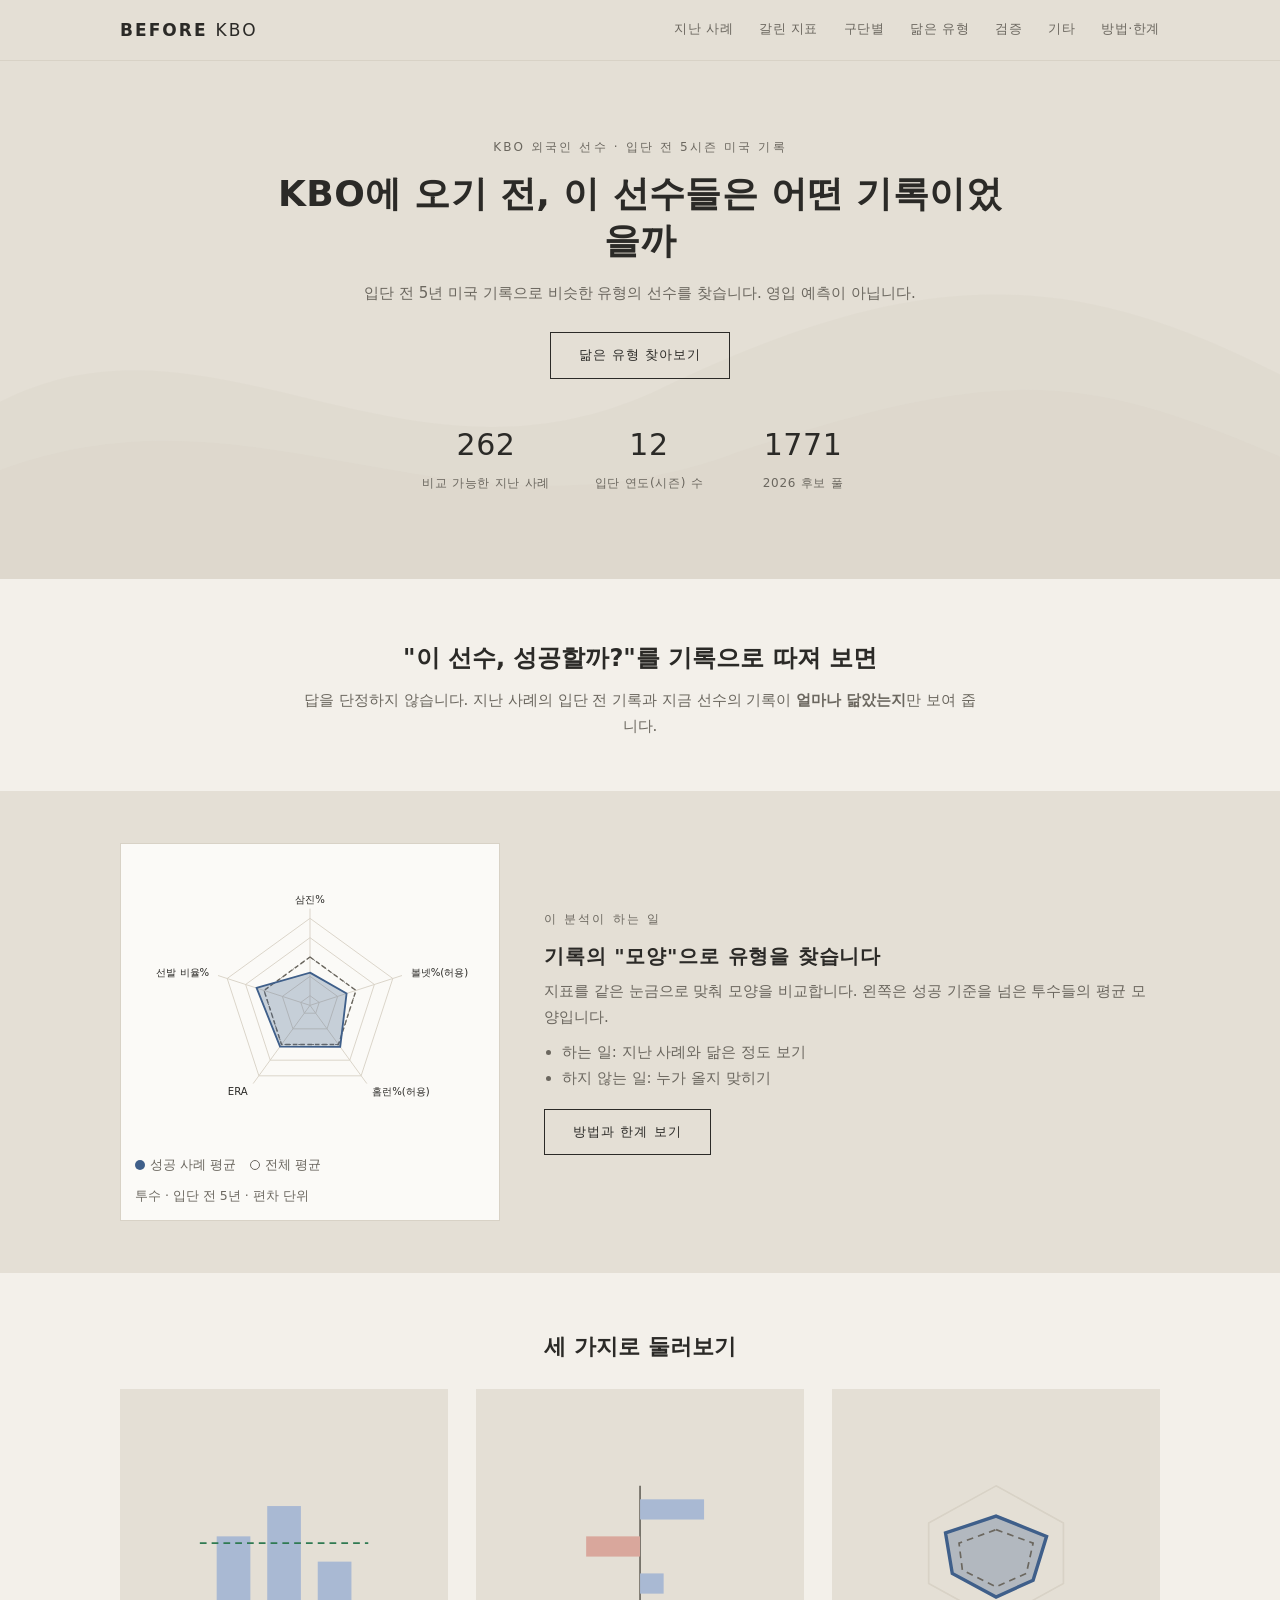
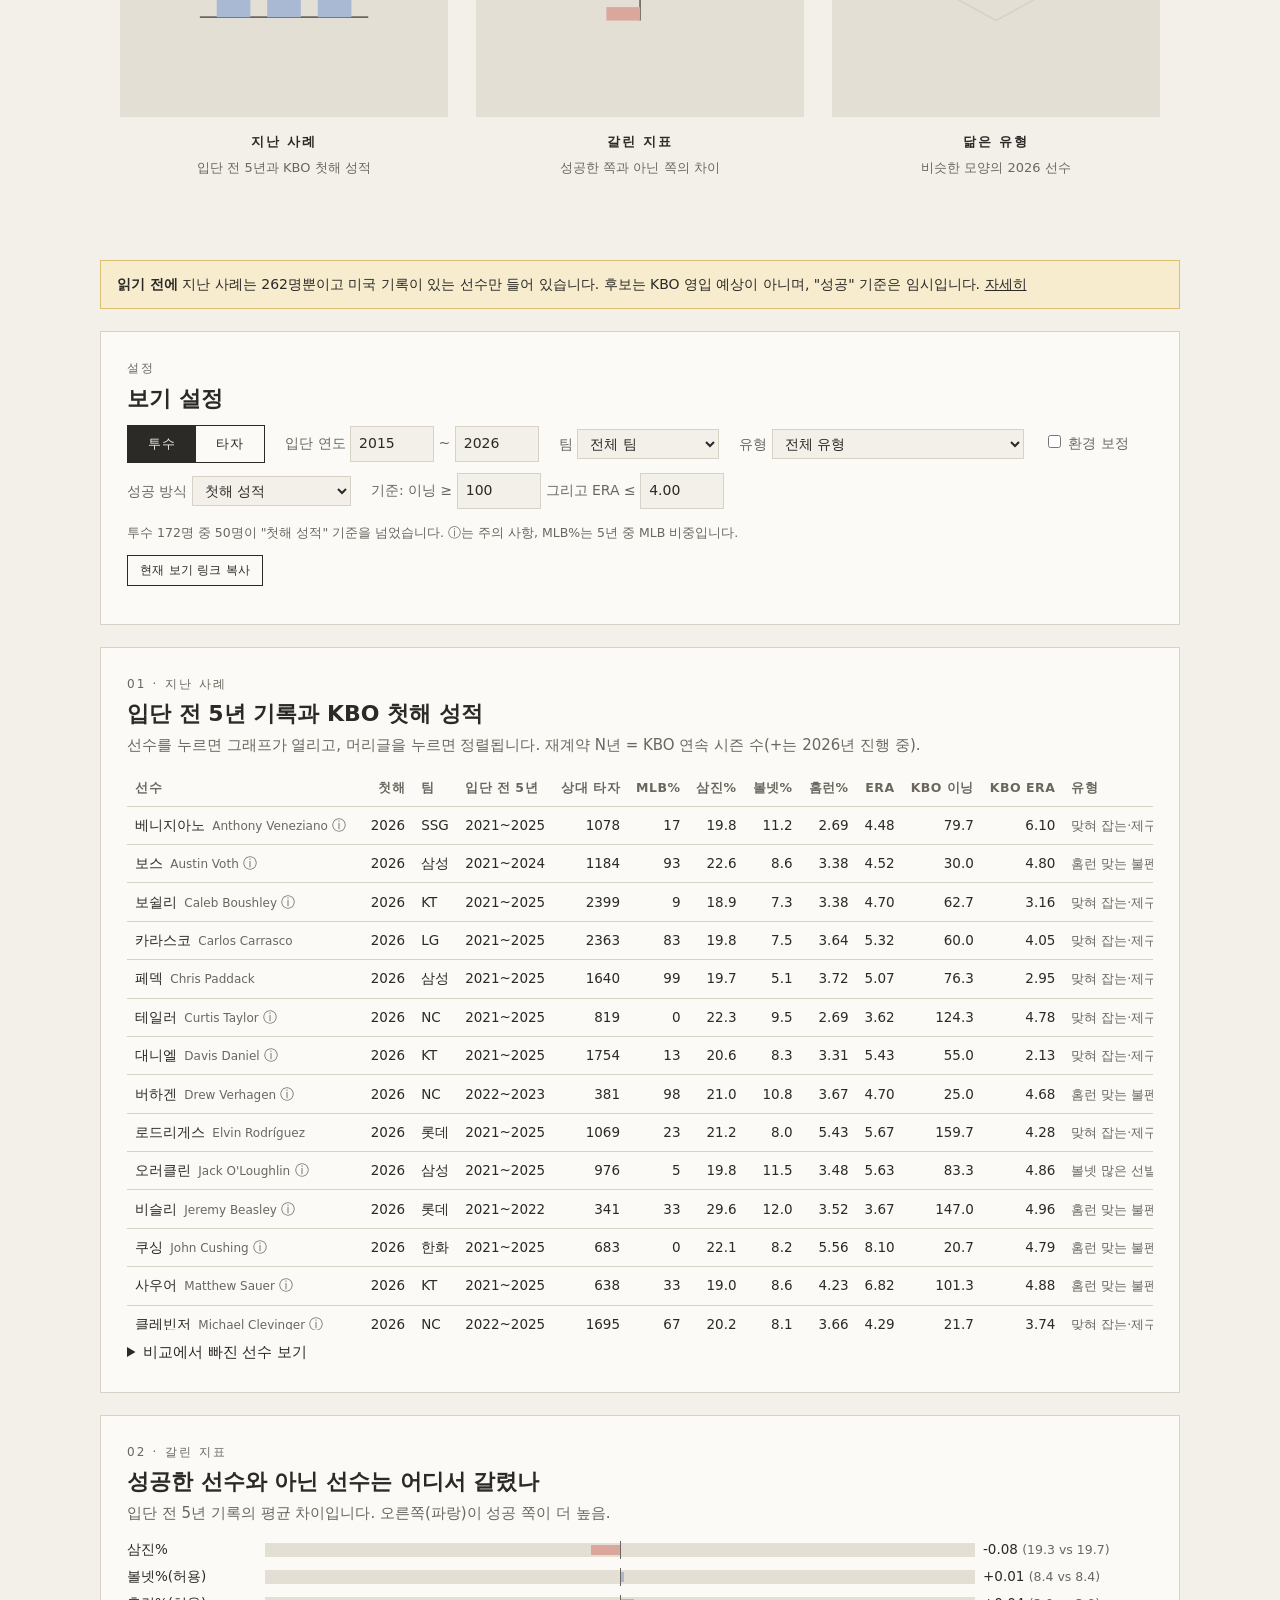
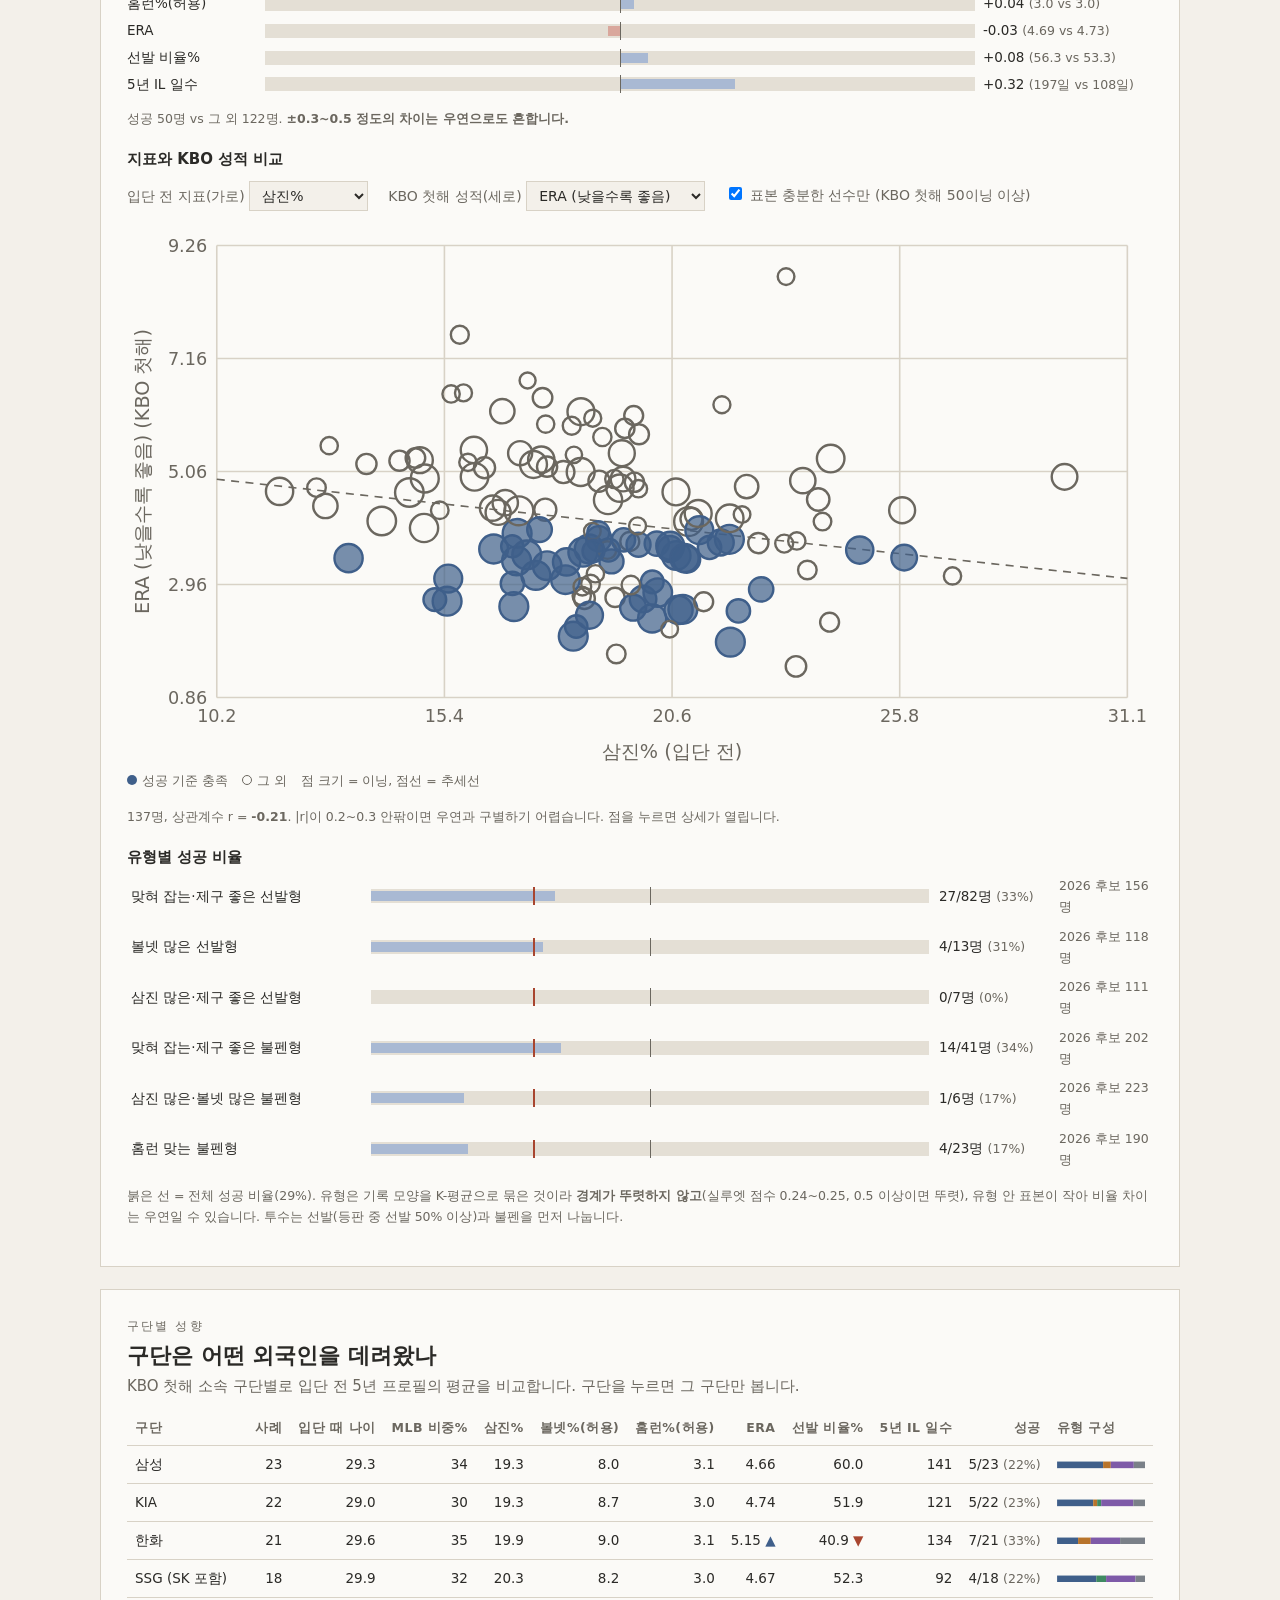
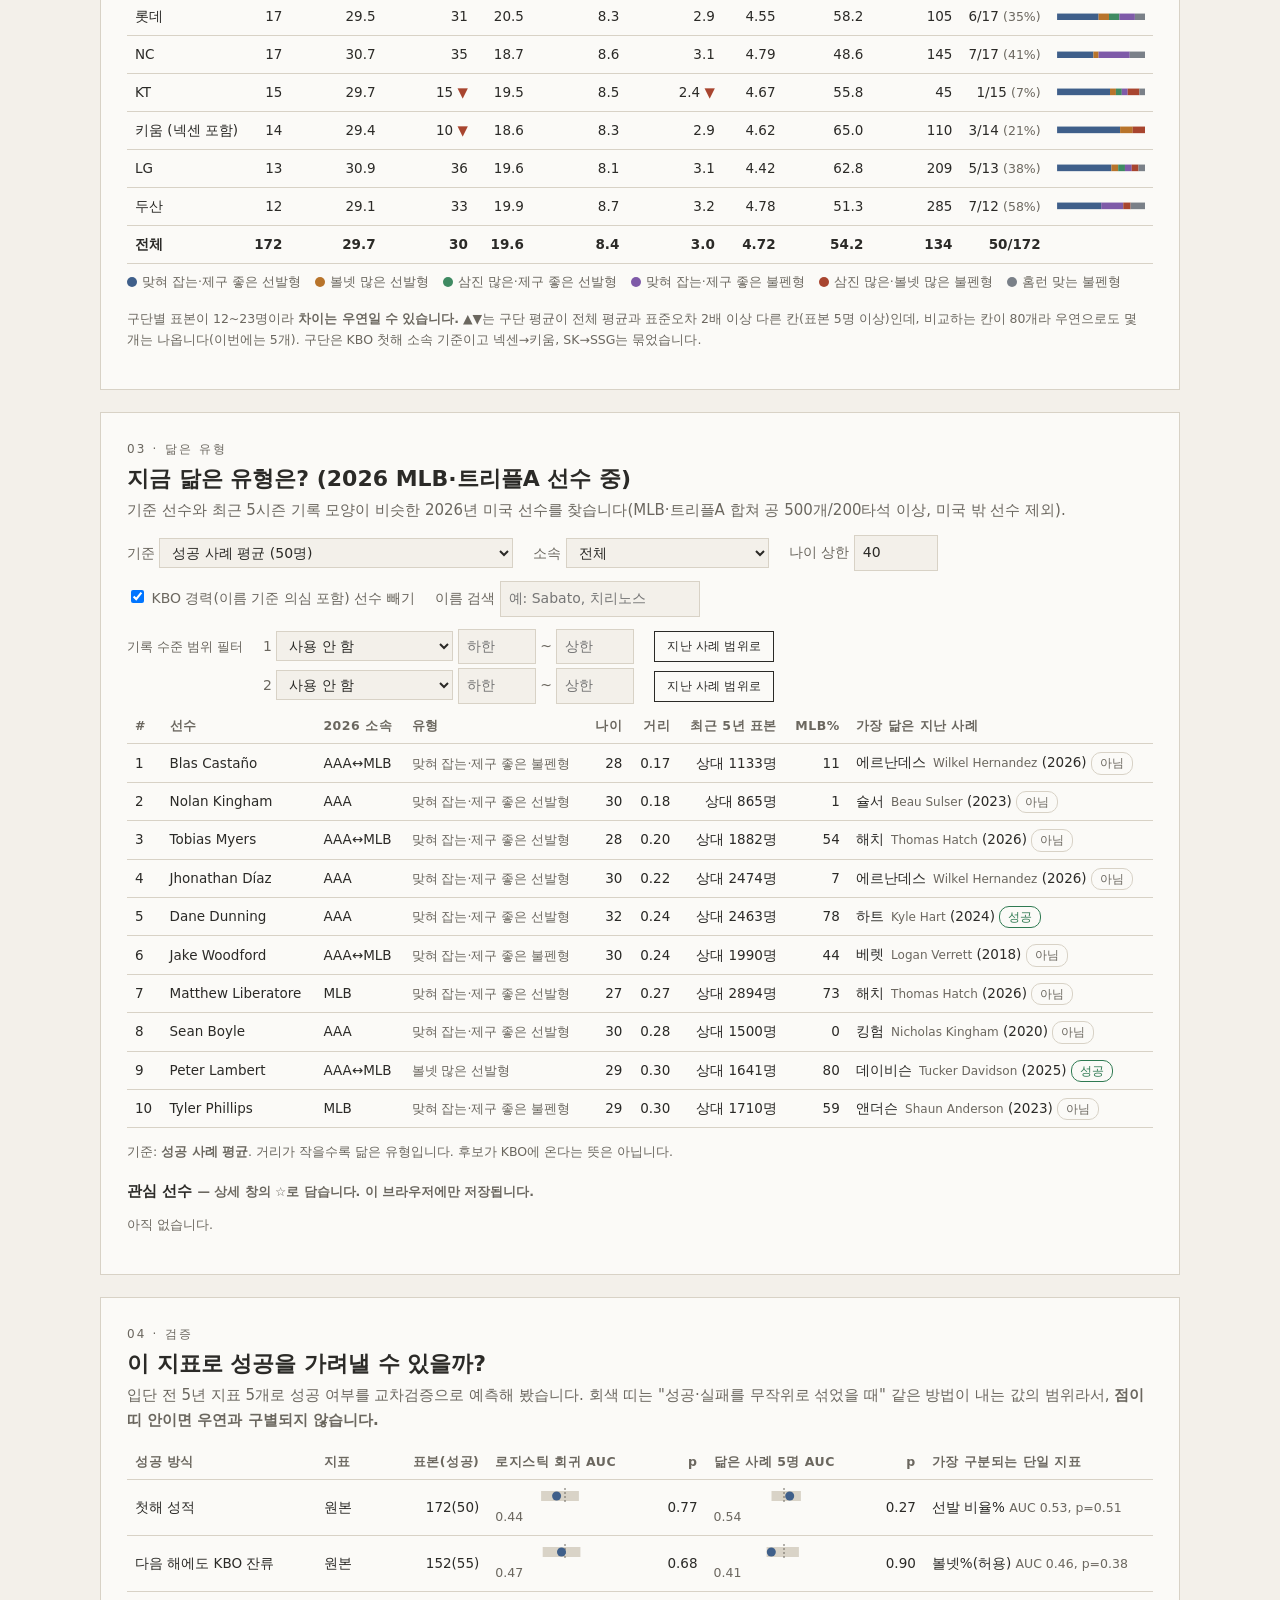
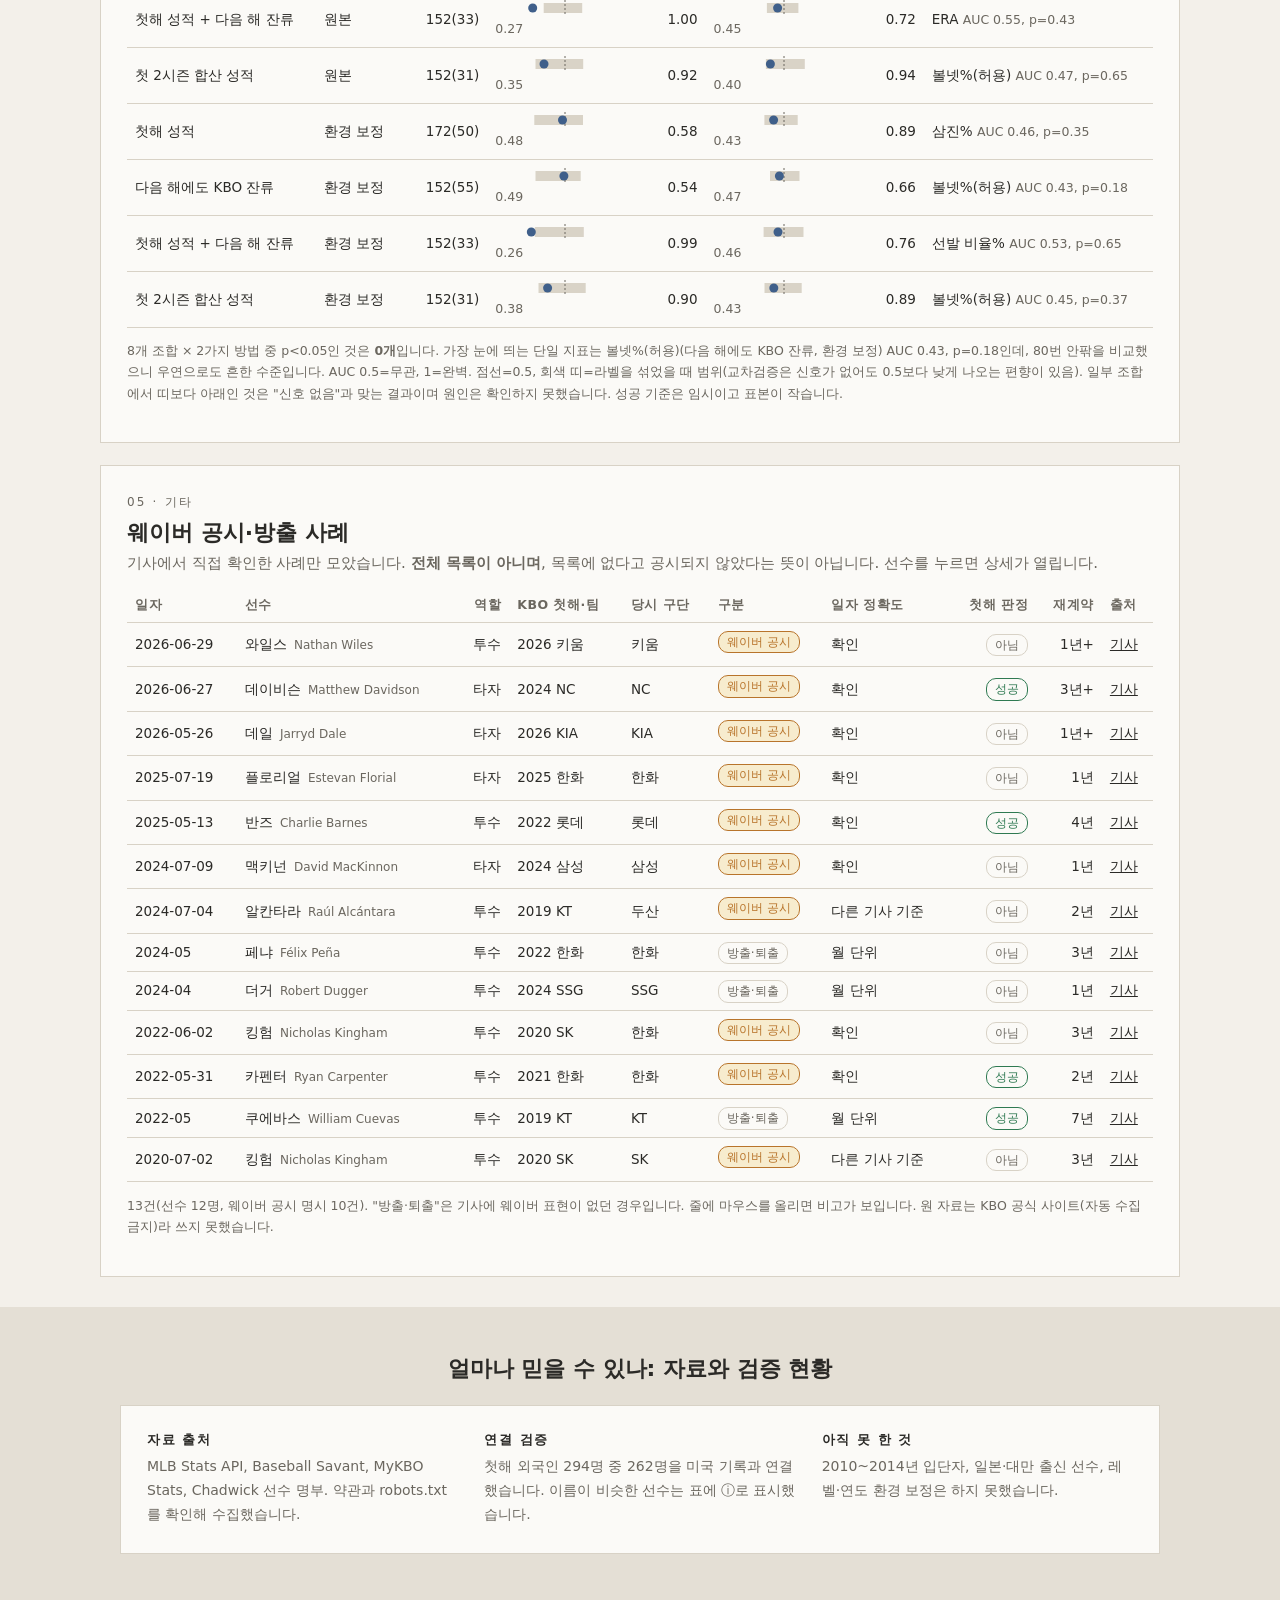
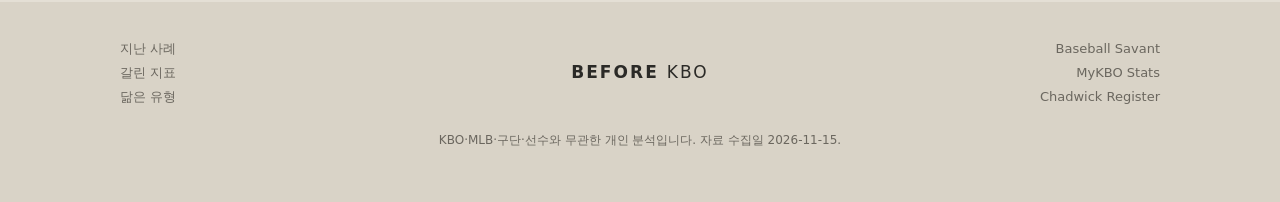
==== commit 098c092e: "구단별 스카우팅 성향, 실행 스크립트(run_all), 제출 문서(PRD·ACCEPTANCE) 추가 - 화면: 구단별 성향 표(입단 전 5년 평균·유형 구성·성공 비율, 표본 5명" ====
--- a/web/index.html
+++ b/web/index.html
@@ -115,6 +115,10 @@
 th,td{padding:7px 8px;border-bottom:1px solid var(--line);text-align:right;white-space:nowrap}
 th{color:var(--muted);font-weight:600;background:var(--card);cursor:pointer;position:sticky;top:0;z-index:1;font-size:12.5px;letter-spacing:.04em}
 th:first-child,td:first-child,th.l,td.l{text-align:left}
+/* 가로로 스크롤해도 첫 열(선수 이름)이 보이도록 고정. 머리글(위쪽 고정)과 만나는 칸은 가장 위에 둔다 */
+.tablewrap td:first-child{position:sticky;left:0;z-index:1;background:var(--card);box-shadow:1px 0 0 var(--line)}
+.tablewrap th:first-child{position:sticky;left:0;z-index:3;box-shadow:1px 0 0 var(--line)}
+.tablewrap tr.clickable:hover td:first-child{background:var(--band)}
 tr.clickable{cursor:pointer}
 tr.clickable:hover td{background:var(--band)}
 .tag{display:inline-block;padding:0 8px;border-radius:10px;font-size:12px;border:1px solid var(--line)}
@@ -191,6 +195,7 @@
     <nav aria-label="주 메뉴">
       <a href="#s1">지난 사례</a>
       <a href="#s2">갈린 지표</a>
+      <a href="#s6">구단별</a>
       <a href="#s3">닮은 유형</a>
       <a href="#s4">검증</a>
       <a href="#s5">기타</a>
@@ -330,6 +335,15 @@
     <h3>유형별 성공 비율</h3>
     <div id="typPanel"></div>
     <p class="note" id="typNote"></p>
+  </div>
+
+  <div class="tool" id="s6">
+    <p class="eyebrow">구단별 성향</p>
+    <h2>구단은 어떤 외국인을 데려왔나</h2>
+    <p class="sub">KBO 첫해 소속 구단별로 입단 전 5년 프로필의 평균을 비교합니다. 구단을 누르면 그 구단만 봅니다.</p>
+    <div class="tablewrap" style="margin-top:10px"><table id="teamTable"></table></div>
+    <div class="legend" id="teamLegend" style="margin-top:6px"></div>
+    <p class="note" id="teamNote"></p>
   </div>
 
   <div class="tool" id="s3">
@@ -492,8 +506,8 @@
 const typList = r0 => D.types[ADJ?"adj":"raw"][r0||role] || [];
 const typOf = r => ADJ ? r.typA : r.typ;
 const typName = r => { const t = typList(r["역할"])[typOf(r)]; return t ? t.name : "-"; };
-function pastRows(r0, ignoreType){
-  const a = +$("yFrom").value, b = +$("yTo").value, rr = r0||role, tm = $("teamSel").value, needNext = $("critMode").value!=="first", ty = ignoreType ? "" : $("typSel").value;
+function pastRows(r0, ignoreType, ignoreTeam){
+  const a = +$("yFrom").value, b = +$("yTo").value, rr = r0||role, tm = ignoreTeam ? "" : $("teamSel").value, needNext = $("critMode").value!=="first", ty = ignoreType ? "" : $("typSel").value;
   return D.past[rr].filter(r=> r["KBO첫해"]>=a && r["KBO첫해"]<=b && (!tm || FR[r["팀"]]===tm) && (!needNext || r["KBO첫해"]<BASE) && (ty==="" || typOf(r)===+ty));
 }
 const zf = (f,x)=>{ const [m,s]=D.scale[role][f]; return (x-m)/s; };
@@ -1011,6 +1025,38 @@
   renderAll(); renderFav();
 }
 
+/* ================= 구단별 스카우팅 성향 ================= */
+const meanOf = a => { const v = a.filter(x=>x!=null && !isNaN(x)); return v.length ? v.reduce((s,x)=>s+x,0)/v.length : null; };
+const sdOf = a => { const v = a.filter(x=>x!=null && !isNaN(x)); if (v.length<2) return null; const m = meanOf(v); return Math.sqrt(v.reduce((s,x)=>s+(x-m)**2,0)/(v.length-1)); };
+function renderTeams(){
+  const rows = pastRows(role, true, true), feats = D.feats[role], types = typList();
+  const ageOf = r => r["출생연도"]!=null ? r["KBO첫해"]-r["출생연도"] : null;
+  const M = [["age","입단 때 나이",ageOf,1],["mlb","MLB 비중%",r=>r.mlb_share*100,0]]
+    .concat(feats.map(f=>[f, labelFor(role,f), r=>r[f], decOf(f)])).concat([["il","5년 IL 일수",r=>r.il?r.il.days:0,0]]);
+  const allV = {}; M.forEach(([k,,g])=>{ const v = rows.map(g).filter(x=>x!=null); allV[k] = {m:meanOf(v), s:sdOf(v)}; });
+  const teams = FR_LIST.map(([k,l])=>({k, l, rs: rows.filter(r=>FR[r["팀"]]===k)})).filter(t=>t.rs.length).sort((a,b)=>b.rs.length-a.rs.length);
+  let hl = 0, cells = 0;
+  let h = `<thead><tr><th class="l">구단</th><th>사례</th>${M.map(m=>`<th>${esc(m[1])}</th>`).join("")}<th>성공</th><th class="l">유형 구성</th></tr></thead><tbody>`;
+  for (const t of teams){
+    const n = t.rs.length;
+    h += `<tr class="clickable" data-team="${t.k}" title="누르면 이 구단만 보기${n<8?" (표본 "+n+"명 — 매우 작음)":""}"><td class="l">${esc(t.l)}</td><td>${n}</td>`;
+    for (const [k,,g,d] of M){
+      const v = meanOf(t.rs.map(g)), A = allV[k]; cells++;
+      let mark = "";
+      if (v!=null && A.s && n>=5){ const z = (v-A.m)/(A.s/Math.sqrt(n)); if (Math.abs(z)>=2){ hl++; mark = ` <span style="color:${z>0?"var(--accent)":"var(--bad)"}" title="전체 평균보다 ${z>0?"높음":"낮음"} (표준오차 ${z.toFixed(1)}배)">${z>0?"▲":"▼"}</span>`; } }
+      h += `<td>${v==null?"-":fmt(v,d)}${mark}</td>`;
+    }
+    const sc = t.rs.filter(isSuccess).length;
+    let x = 0, bar = `<svg viewBox="0 0 160 14" width="160" height="14" role="img" aria-label="유형 구성">`;
+    types.forEach((ty,i)=>{ const c = t.rs.filter(r=>typOf(r)===ty.id).length, w = c/n*160; if (c){ bar += `<rect x="${x.toFixed(1)}" y="1" width="${w.toFixed(1)}" height="12" fill="${ARS_COL[i%ARS_COL.length]}"><title>${esc(ty.name)} ${c}명</title></rect>`; x += w; } });
+    h += `<td>${sc}/${n} <span class="note">(${(sc/n*100).toFixed(0)}%)</span></td><td class="l">${bar}</svg></td></tr>`;
+  }
+  const allRow = `<tr style="font-weight:600"><td class="l">전체</td><td>${rows.length}</td>${M.map(([k,,,d])=>`<td>${allV[k].m==null?"-":fmt(allV[k].m,d)}</td>`).join("")}<td>${rows.filter(isSuccess).length}/${rows.length}</td><td></td></tr>`;
+  $("teamTable").innerHTML = h + allRow + "</tbody>";
+  $("teamLegend").innerHTML = types.map((ty,i)=>`<span><i style="background:${ARS_COL[i%ARS_COL.length]}"></i>${esc(ty.name)}</span>`).join("");
+  $("teamNote").innerHTML = `구단별 표본이 ${teams.length?Math.min(...teams.map(t=>t.rs.length)):0}~${teams.length?Math.max(...teams.map(t=>t.rs.length)):0}명이라 <b>차이는 우연일 수 있습니다.</b> ▲▼는 구단 평균이 전체 평균과 표준오차 2배 이상 다른 칸(표본 5명 이상)인데, 비교하는 칸이 ${cells}개라 우연으로도 몇 개는 나옵니다(이번에는 ${hl}개). 구단은 KBO 첫해 소속 기준이고 넥센→키움, SK→SSG는 묶었습니다.`;
+}
+
 /* ================= 유형 선택·유형별 성공 비율 ================= */
 let lastTypKey = "";
 function fillTypeSel(){
@@ -1063,8 +1109,10 @@
 }
 
 /* ================= 이벤트 ================= */
-function renderAll(){ fillTypeSel(); renderPast(); renderGap(); renderScatter(); renderTypes(); fillRefs(); fillRf(); renderCands(); renderVal(); renderEtc(); }
+function renderAll(){ fillTypeSel(); renderPast(); renderGap(); renderScatter(); renderTypes(); renderTeams(); fillRefs(); fillRf(); renderCands(); renderVal(); renderEtc(); }
 document.addEventListener("click", e=>{
+  const tr = e.target.closest("tr[data-team]");
+  if (tr){ $("teamSel").value = tr.dataset.team; renderAll(); document.getElementById("s1").scrollIntoView({behavior:"smooth", block:"start"}); return; }
   const r = e.target.closest(".typrow"); if (!r) return;
   $("typSel").value = r.dataset.typ; renderAll();
   document.getElementById("s1").scrollIntoView({behavior:"smooth", block:"start"});
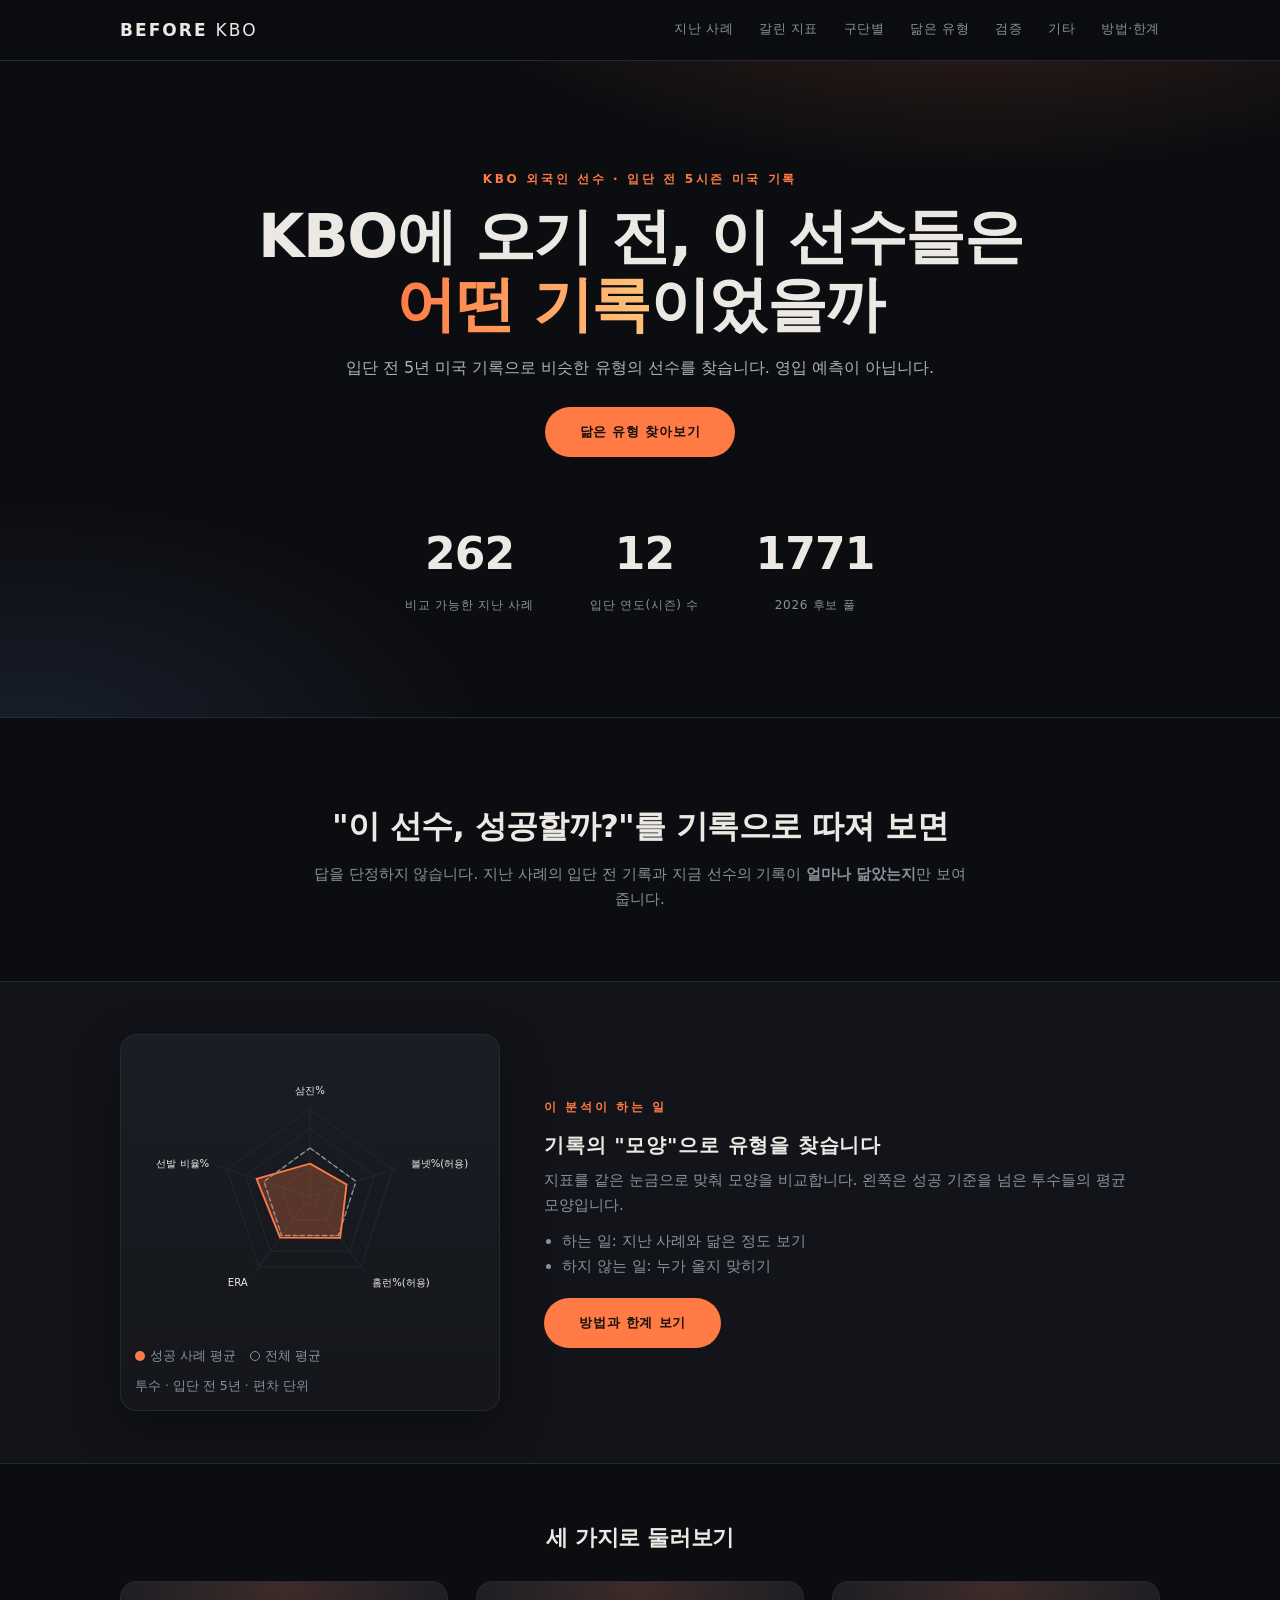
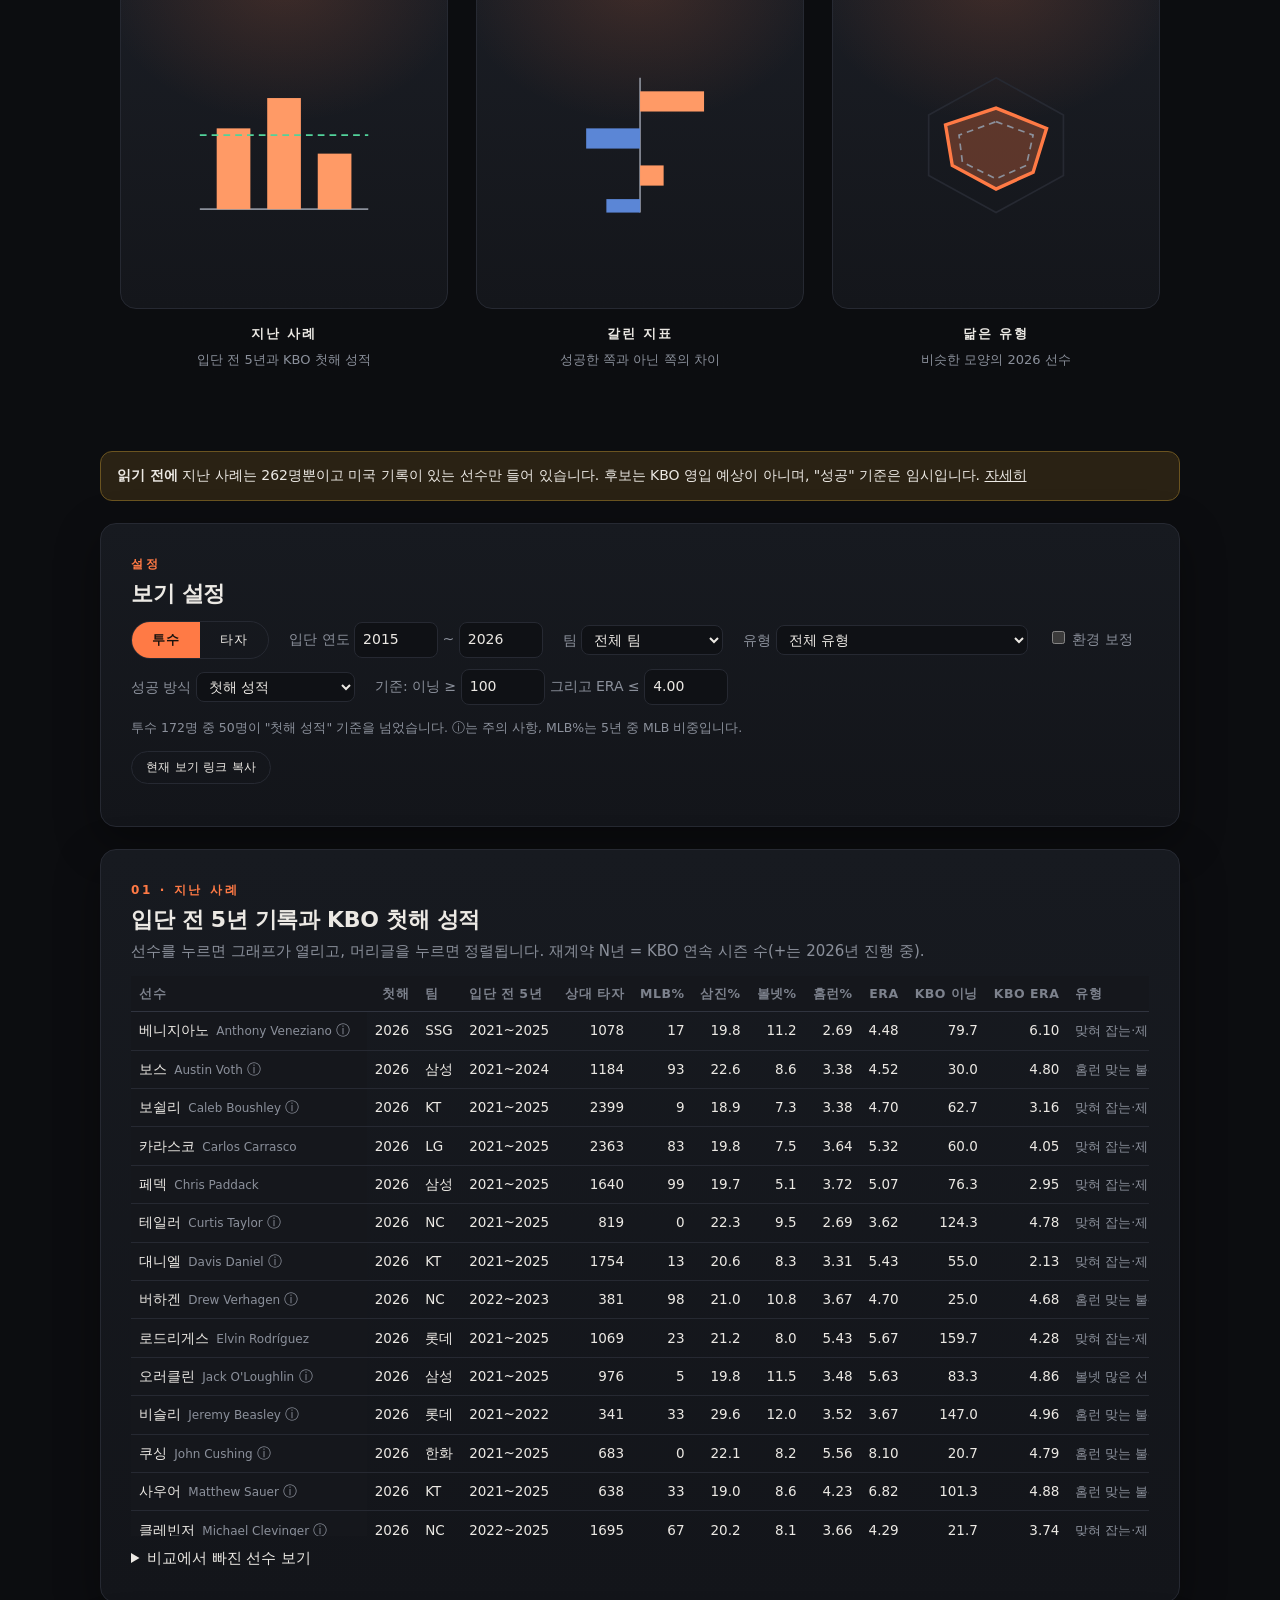
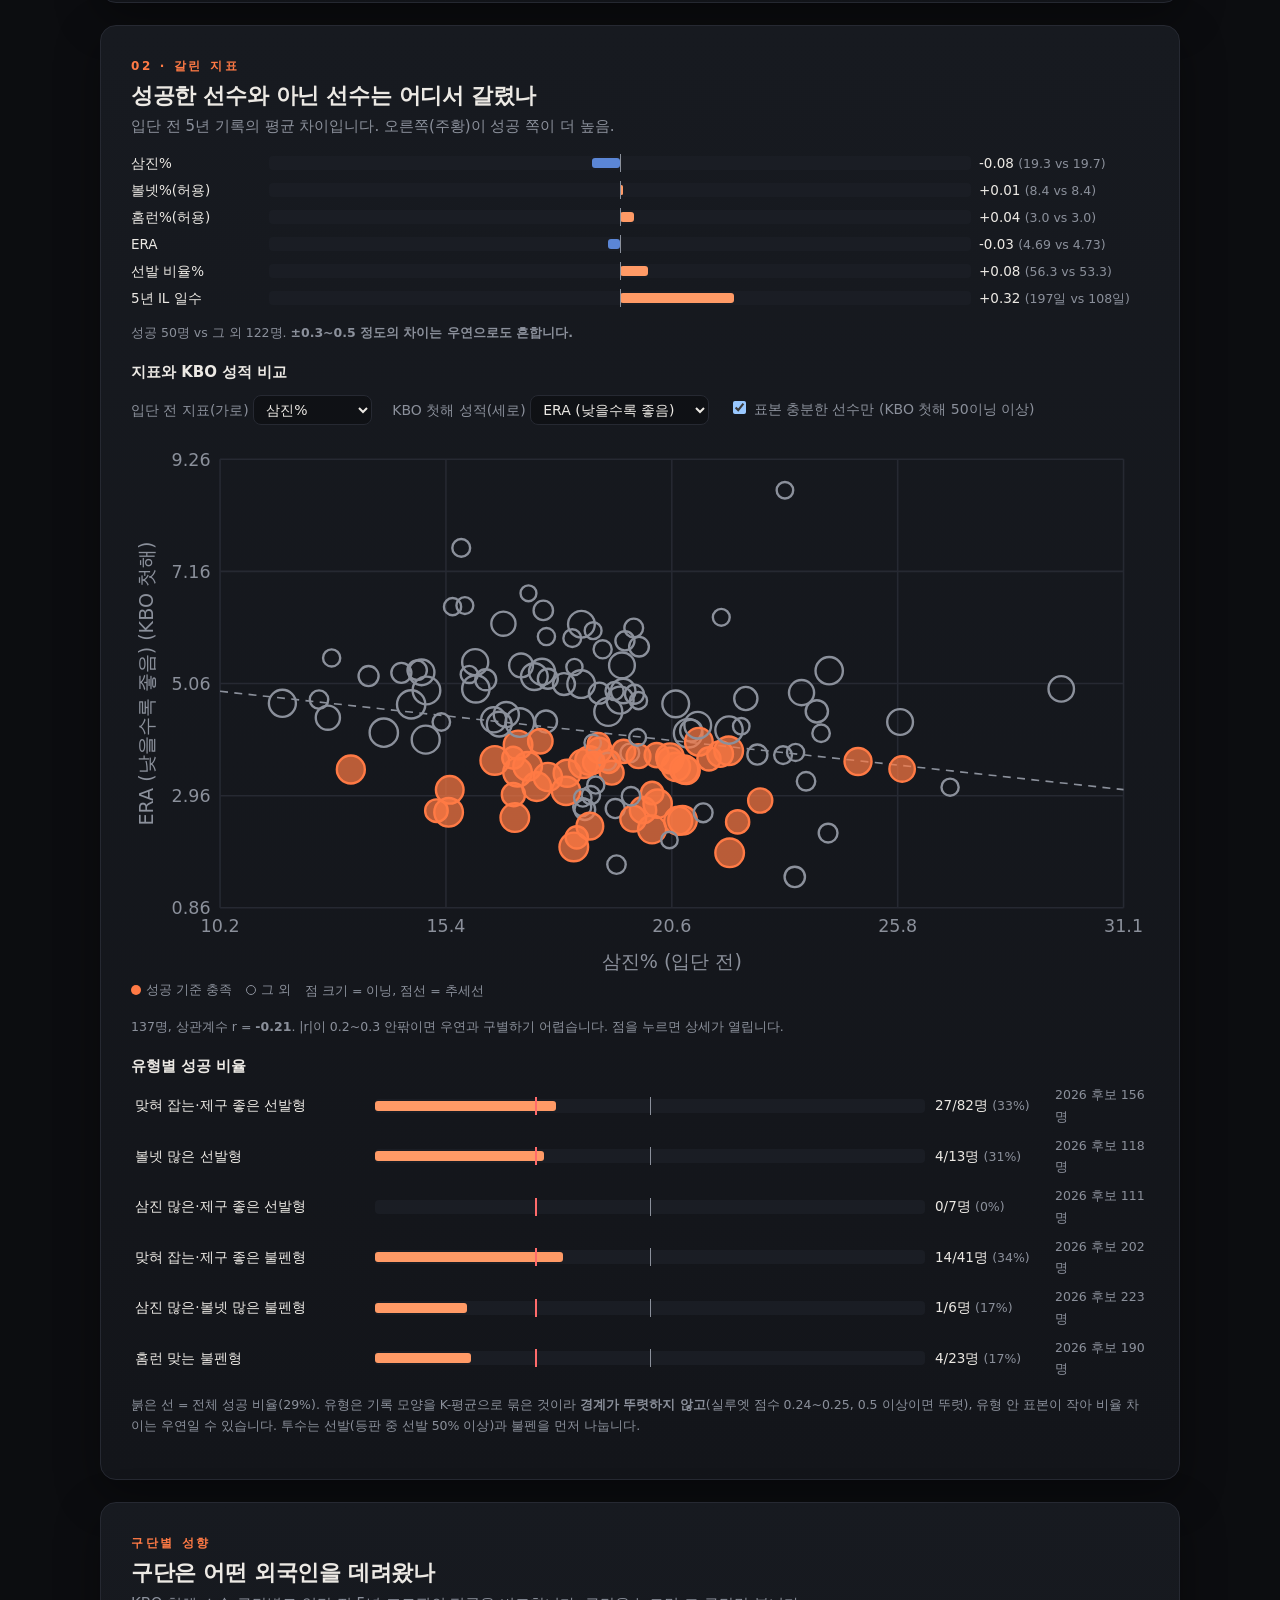
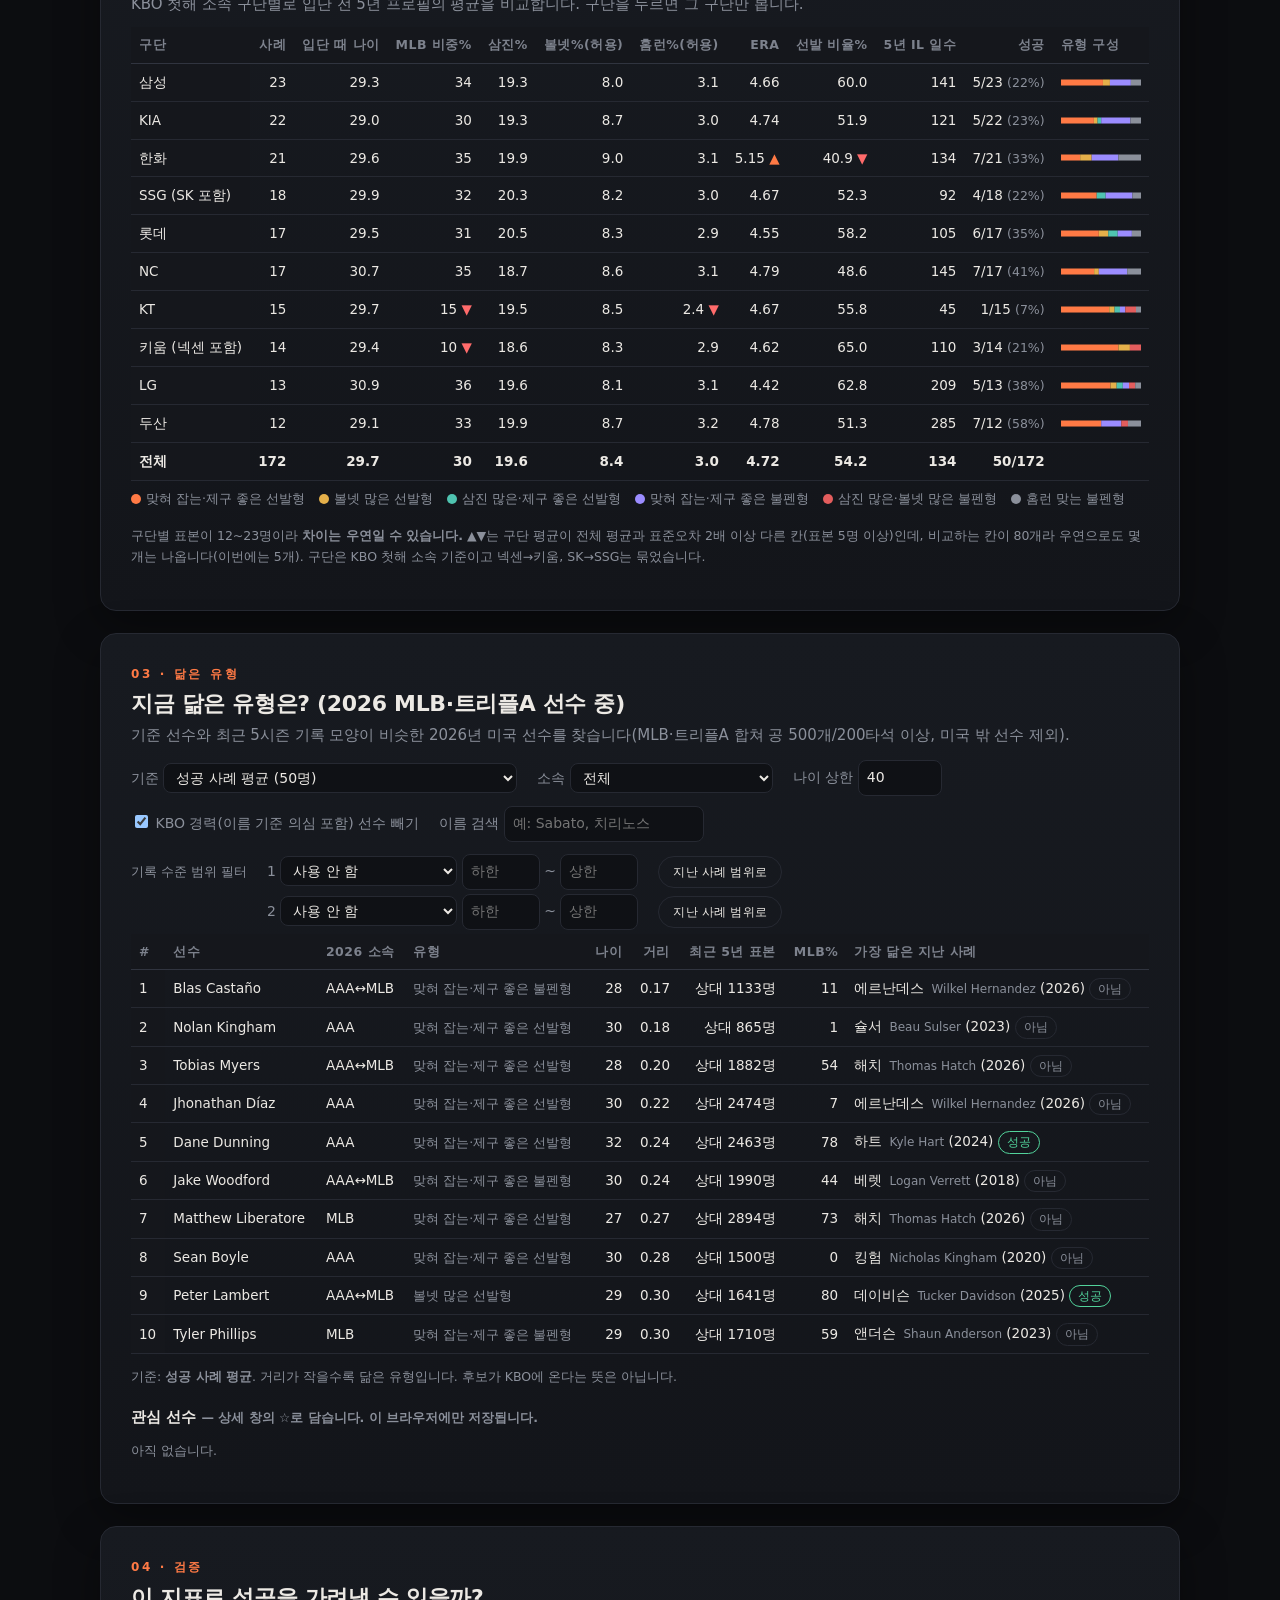
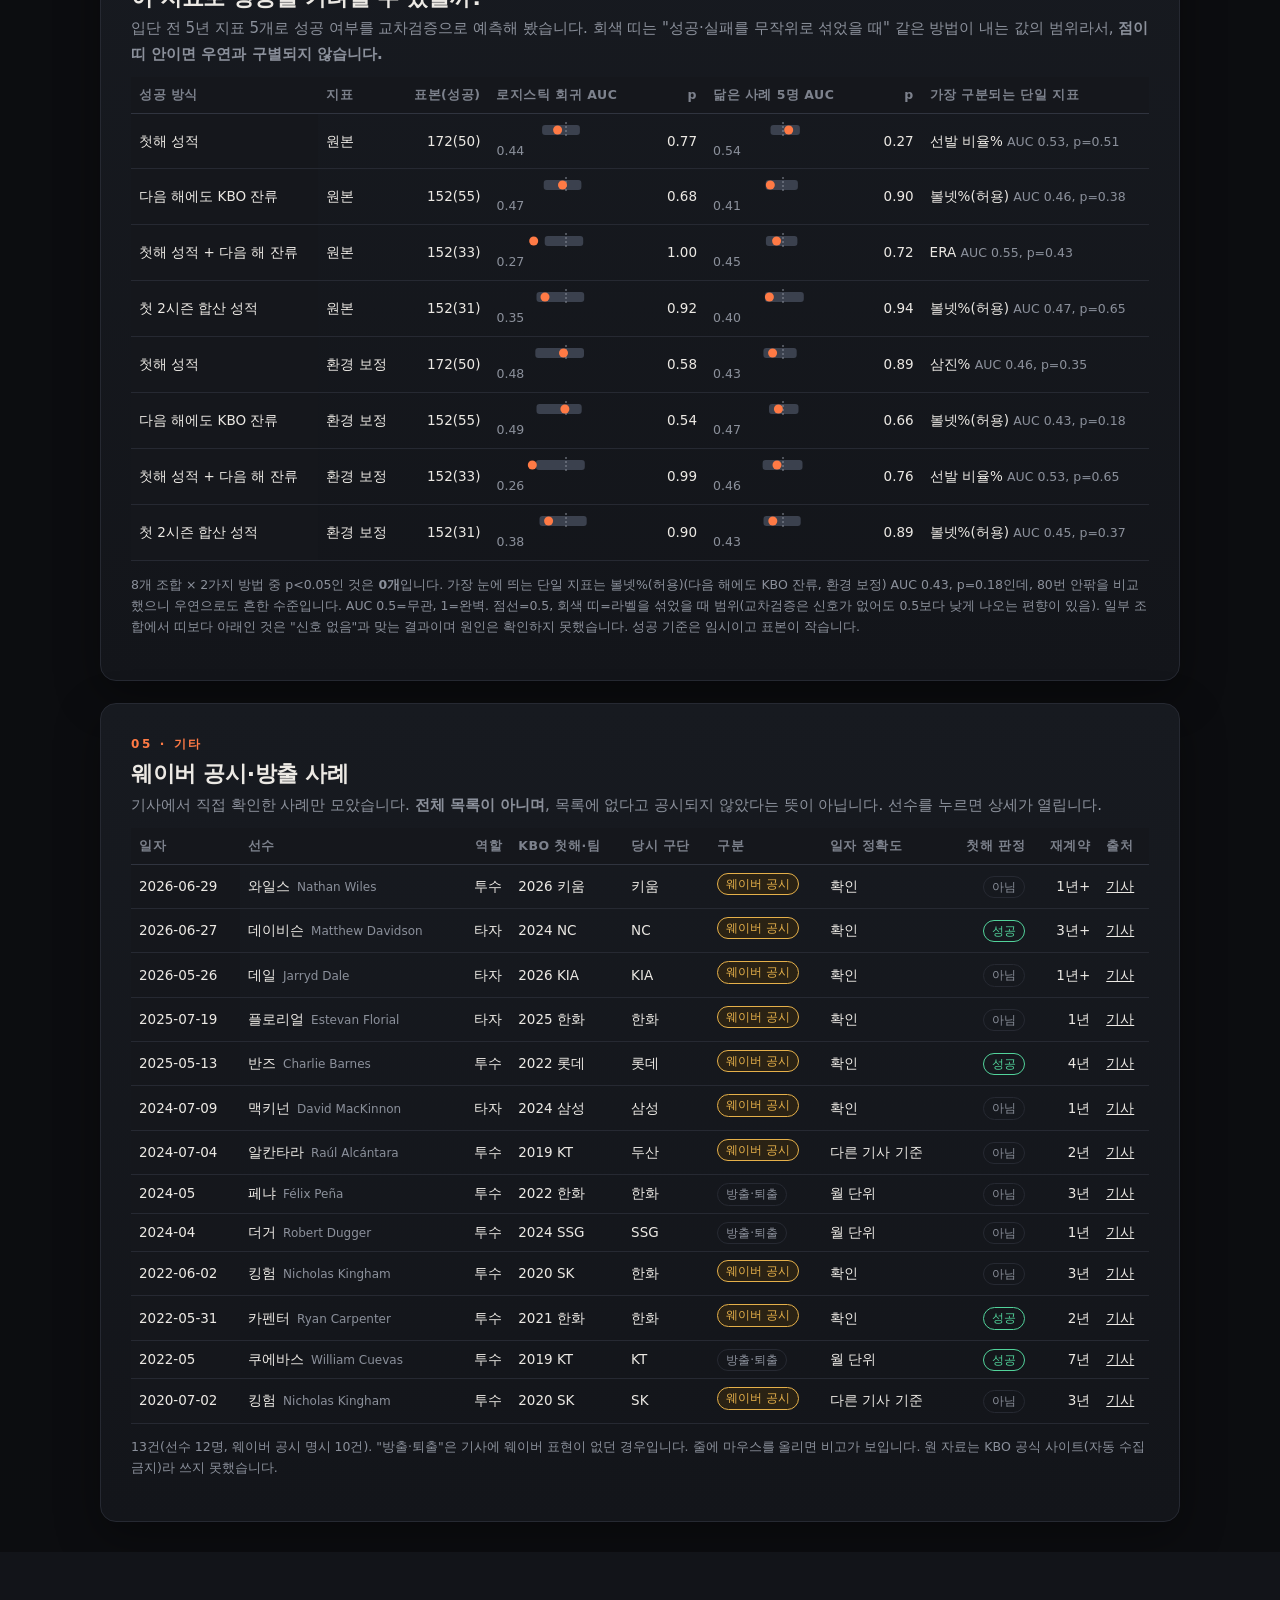
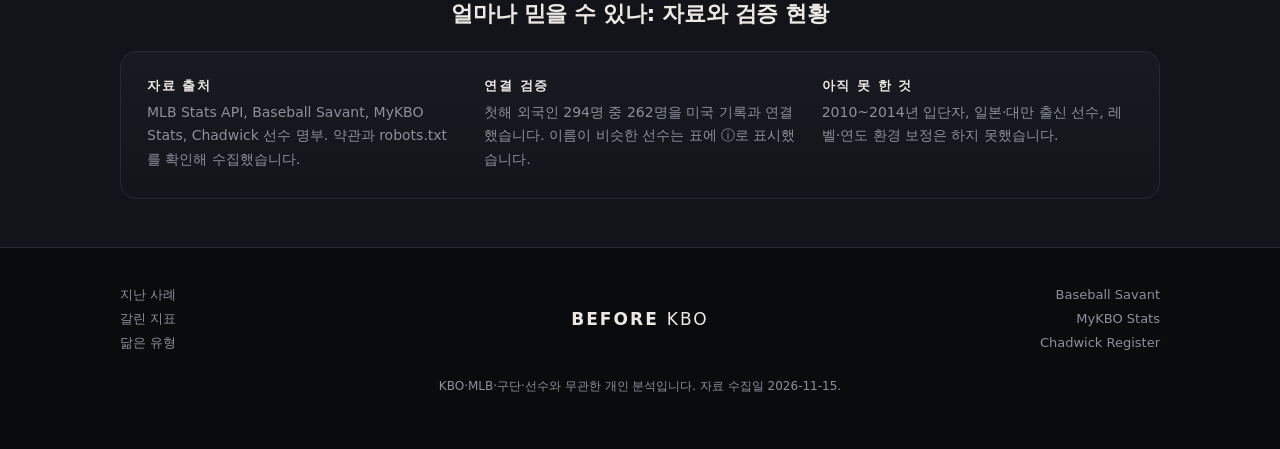
==== commit 64dc1238: "어두운 프리미엄 톤으로 디자인 개편 - 색: 차콜 배경 + 오프화이트 글자 + 주황 포인트. 그래프 색(레벨·막대·성공)도 같은 팔레트로 교체, 밝은 모드 제거 - 히어로: 은은한" ====
--- a/web/index.html
+++ b/web/index.html
@@ -5,19 +5,14 @@
 <meta name="viewport" content="width=device-width, initial-scale=1">
 <title>Before KBO — 입단 전 5년으로 보는 KBO 외국인 선수</title>
 <style>
+/* 2026-11-15 디자인 개편: 어둡고 무게감 있는 톤을 기본으로 한다(밝은 모드 없음).
+   차콜 배경 + 따뜻한 오프화이트 글자 + 주황 포인트. 그래프 색(레벨·성공·막대)도 같은 팔레트에서 고른다. */
 :root{
-  --bg:#f3f0ea; --band:#e4dfd5; --band2:#d9d3c7; --card:#fbfaf7; --ink:#2b2a27; --muted:#6b675f; --line:#d8d2c6;
-  --accent:#3f5f8a; --mlb:#b8742b; --aa:#3f8a62; --ap:#7e5aa8; --a:#7a8088; --mex:#a8452f;
-  --good:#2f7a52; --bad:#a8452f; --warn-bg:#f7ecce; --warn-line:#d9bf72;
-  --bar:#a9b9d3; --bar2:#d9a79c;
-}
-@media (prefers-color-scheme: dark){
-  :root:not([data-theme="light"]){
-    --bg:#1a1916; --band:#25231f; --band2:#2e2b26; --card:#211f1c; --ink:#ece8df; --muted:#a29d92; --line:#3a362f;
-    --accent:#8fb0e0; --mlb:#e0a050; --aa:#6fcf9c; --ap:#b48be6; --a:#a0a6ae; --mex:#ee8a78;
-    --good:#6fcf9c; --bad:#ee8a78; --warn-bg:#2f2915; --warn-line:#6b5a22;
-    --bar:#566f99; --bar2:#a8564a;
-  }
+  color-scheme:dark;
+  --bg:#0c0d10; --band:#121419; --band2:#1a1d24; --card:#15171c; --ink:#ece9e4; --muted:#8b909b; --line:#262932;
+  --accent:#ff7a45; --mlb:#e5b04a; --aa:#4fc3b0; --ap:#9b8cff; --a:#8b909b; --mex:#e35d5d;
+  --good:#52d39b; --bad:#ff6b6b; --warn-bg:#2a2214; --warn-line:#6b5420;
+  --bar:#ff9a66; --bar2:#5b86d6;
 }
 *{box-sizing:border-box}
 html{scroll-behavior:smooth;scroll-padding-top:72px}
@@ -184,6 +179,67 @@
   footer .cols div:nth-child(3){text-align:center}
   .tool{padding:18px}
 }
+
+/* ================= 어두운 프리미엄 톤: 위 기본 스타일을 덮어쓴다 ================= */
+.top{background:rgba(12,13,16,.78);backdrop-filter:blur(14px);-webkit-backdrop-filter:blur(14px)}
+nav a:hover{color:var(--ink);border-bottom-color:var(--accent)}
+h2{font-weight:700;letter-spacing:-.015em}
+
+/* 히어로: 은은한 광원 + 크고 굵은 제목 */
+.hero{background:var(--bg);padding:108px 0 100px;border-bottom:1px solid var(--line)}
+.hero::before{content:"";position:absolute;inset:-25% -10% auto -10%;height:130%;pointer-events:none;
+  background:radial-gradient(900px 420px at 72% 0%,rgba(255,122,69,.24),transparent 65%),radial-gradient(700px 380px at 10% 100%,rgba(91,134,214,.15),transparent 65%)}
+.hero svg.wave{display:none}
+.eyebrow{color:var(--accent);letter-spacing:.22em;font-weight:600}
+.hero h1{font-size:clamp(32px,5.6vw,60px);font-weight:800;letter-spacing:-.025em;line-height:1.12;max-width:900px}
+.hl{background:linear-gradient(90deg,#ff7a45,#ffc27a);-webkit-background-clip:text;background-clip:text;color:transparent}
+.hero p.lead{font-size:16px;color:#aeb2bc}
+.stats{gap:56px;margin-top:60px}
+.stats b{font-size:44px;font-weight:700;letter-spacing:-.02em}
+
+/* 버튼·입력 */
+.btn{border-radius:999px;padding:13px 34px;font-weight:600;letter-spacing:.06em;border:1px solid transparent;background:var(--accent);color:#16110d;transition:transform .15s,box-shadow .15s}
+.btn:hover{background:#ff8f5f;color:#16110d;transform:translateY(-1px);box-shadow:0 8px 28px rgba(255,122,69,.35)}
+.btn.ghost{background:transparent;border-color:var(--line);color:var(--muted)}
+.btn.mini{padding:5px 14px;font-weight:500;background:transparent;border:1px solid var(--line);color:var(--ink);letter-spacing:.02em}
+.btn.mini:hover{background:var(--accent);border-color:var(--accent);color:#16110d;box-shadow:none;transform:none}
+select,input[type=number],input[type=search],input[type=text]{border-radius:8px;background:#0f1115;border-color:var(--line)}
+select:focus,input:focus{outline:none;border-color:var(--accent);box-shadow:0 0 0 3px rgba(255,122,69,.18)}
+.seg{border-radius:999px;overflow:hidden;border-color:var(--line)}
+.seg button.on{background:var(--accent);color:#16110d;font-weight:700}
+
+/* 구역·카드: 둥근 어두운 패널 */
+.pitch{padding:88px 0 68px}
+.pitch h2{font-size:clamp(22px,3.2vw,32px);font-weight:700;letter-spacing:-.02em}
+.intro{border-top:1px solid var(--line);border-bottom:1px solid var(--line)}
+.intro .viz,.tool,.proof .box2{border-radius:16px}
+.intro .viz{background:linear-gradient(180deg,#1a1d24,#14161b);box-shadow:0 18px 50px rgba(0,0,0,.4)}
+.tool{background:linear-gradient(180deg,#171a20,#13151a);box-shadow:0 14px 44px rgba(0,0,0,.35);padding:30px}
+.proof .box2{background:linear-gradient(180deg,#171a20,#13151a)}
+.card .img{border-radius:16px;border:1px solid var(--line);background:radial-gradient(260px 200px at 50% 0%,rgba(255,122,69,.16),transparent 70%),linear-gradient(180deg,#1a1d24,#14161b)}
+.card:hover .img{border-color:var(--accent);box-shadow:0 14px 44px rgba(255,122,69,.18)}
+.card b{letter-spacing:.16em}
+.warn{border-radius:12px}
+.box{border-radius:10px;background:#12141a}
+footer{background:#0a0b0d;border-top:1px solid var(--line)}
+
+/* 표·막대·태그 */
+th{color:#7d828d;border-bottom:1px solid #30343f}
+tr.clickable:hover td,.tablewrap tr.clickable:hover td:first-child,.typrow:hover{background:#1c1f27}
+.tag{border-radius:999px}
+.gapbar{background:var(--band2);border-radius:4px}
+.gapbar i{border-radius:3px}
+.chip{border-radius:999px;background:#0f1115}
+#cmpBar{border-radius:999px;border-color:var(--accent);background:#14161b}
+
+/* 상세·비교 창 */
+dialog{border:1px solid #30343f;border-radius:18px;background:linear-gradient(180deg,#171a20,#12141a);box-shadow:0 30px 90px rgba(0,0,0,.65)}
+dialog::backdrop{background:rgba(5,6,8,.72);backdrop-filter:blur(4px)}
+.close{border-radius:999px;border-color:var(--line);padding:6px 16px}
+.close:hover{background:var(--accent);border-color:var(--accent);color:#16110d}
+@media (max-width:820px){ nav{flex-wrap:wrap;justify-content:center;gap:4px 14px} nav a{white-space:nowrap} }
+/* 한글은 단어 단위로 줄바꿈(조사 앞에서 끊기지 않게). 아주 긴 문자열은 넘치지 않게 강제로 끊는다 */
+.hero h1,.hero p.lead,.pitch h2,.pitch p,.sub,h2,h3{word-break:keep-all;overflow-wrap:break-word}
 </style>
 </head>
 <body>
@@ -212,7 +268,7 @@
   </svg>
   <div class="wrap">
     <p class="eyebrow">KBO 외국인 선수 · 입단 전 5시즌 미국 기록</p>
-    <h1>KBO에 오기 전, 이 선수들은 어떤 기록이었을까</h1>
+    <h1>KBO에 오기 전, 이 선수들은 <span style="white-space:nowrap"><span class="hl">어떤 기록</span>이었을까</span></h1>
     <p class="lead">입단 전 5년 미국 기록으로 비슷한 유형의 선수를 찾습니다. 영입 예측이 아닙니다.</p>
     <a class="btn" href="#s3">닮은 유형 찾아보기</a>
     <div class="stats">
@@ -319,7 +375,7 @@
   <div class="tool" id="s2">
     <p class="eyebrow">02 · 갈린 지표</p>
     <h2>성공한 선수와 아닌 선수는 어디서 갈렸나</h2>
-    <p class="sub">입단 전 5년 기록의 평균 차이입니다. 오른쪽(파랑)이 성공 쪽이 더 높음.</p>
+    <p class="sub">입단 전 5년 기록의 평균 차이입니다. 오른쪽(주황)이 성공 쪽이 더 높음.</p>
     <div id="gap" style="margin-top:12px"></div>
     <p class="note" id="gapNote"></p>
 
@@ -1084,7 +1140,7 @@
 function aucBar(auc, lo, hi){
   const X = v => (v*140).toFixed(1), out = auc > hi;
   return `<svg viewBox="0 0 140 18" width="140" height="18" role="img" aria-label="AUC ${auc} (무작위 범위 ${lo}~${hi})">
-    <rect x="${X(lo)}" y="4" width="${(((hi-lo)*140)).toFixed(1)}" height="10" fill="var(--band2)"/>
+    <rect x="${X(lo)}" y="4" width="${(((hi-lo)*140)).toFixed(1)}" height="10" rx="3" fill="#3b414e"/>
     <line x1="70" x2="70" y1="1" y2="17" stroke="var(--muted)" stroke-dasharray="2 2"/>
     <circle cx="${X(auc)}" cy="9" r="4.5" fill="${out?"var(--good)":"var(--accent)"}"><title>AUC ${auc}, 무작위 범위 ${lo}~${hi}</title></circle></svg>`;
 }
